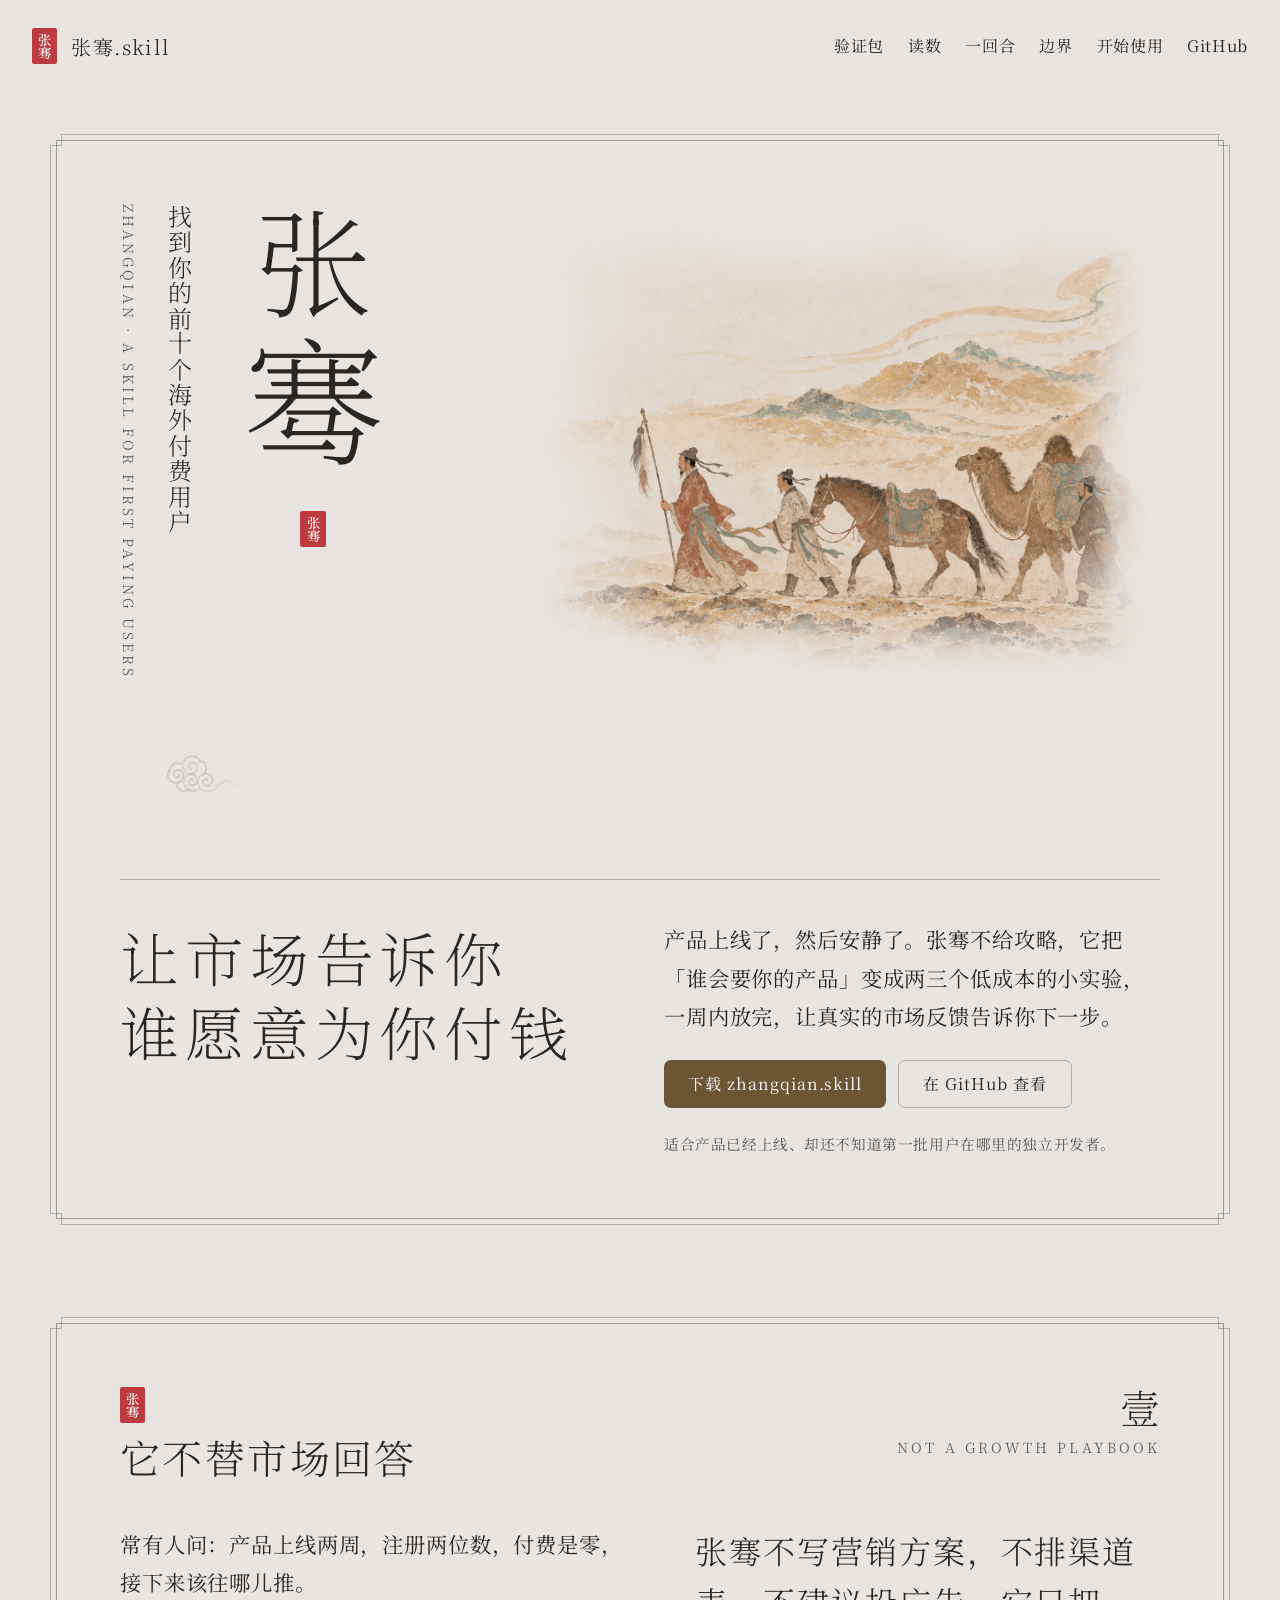
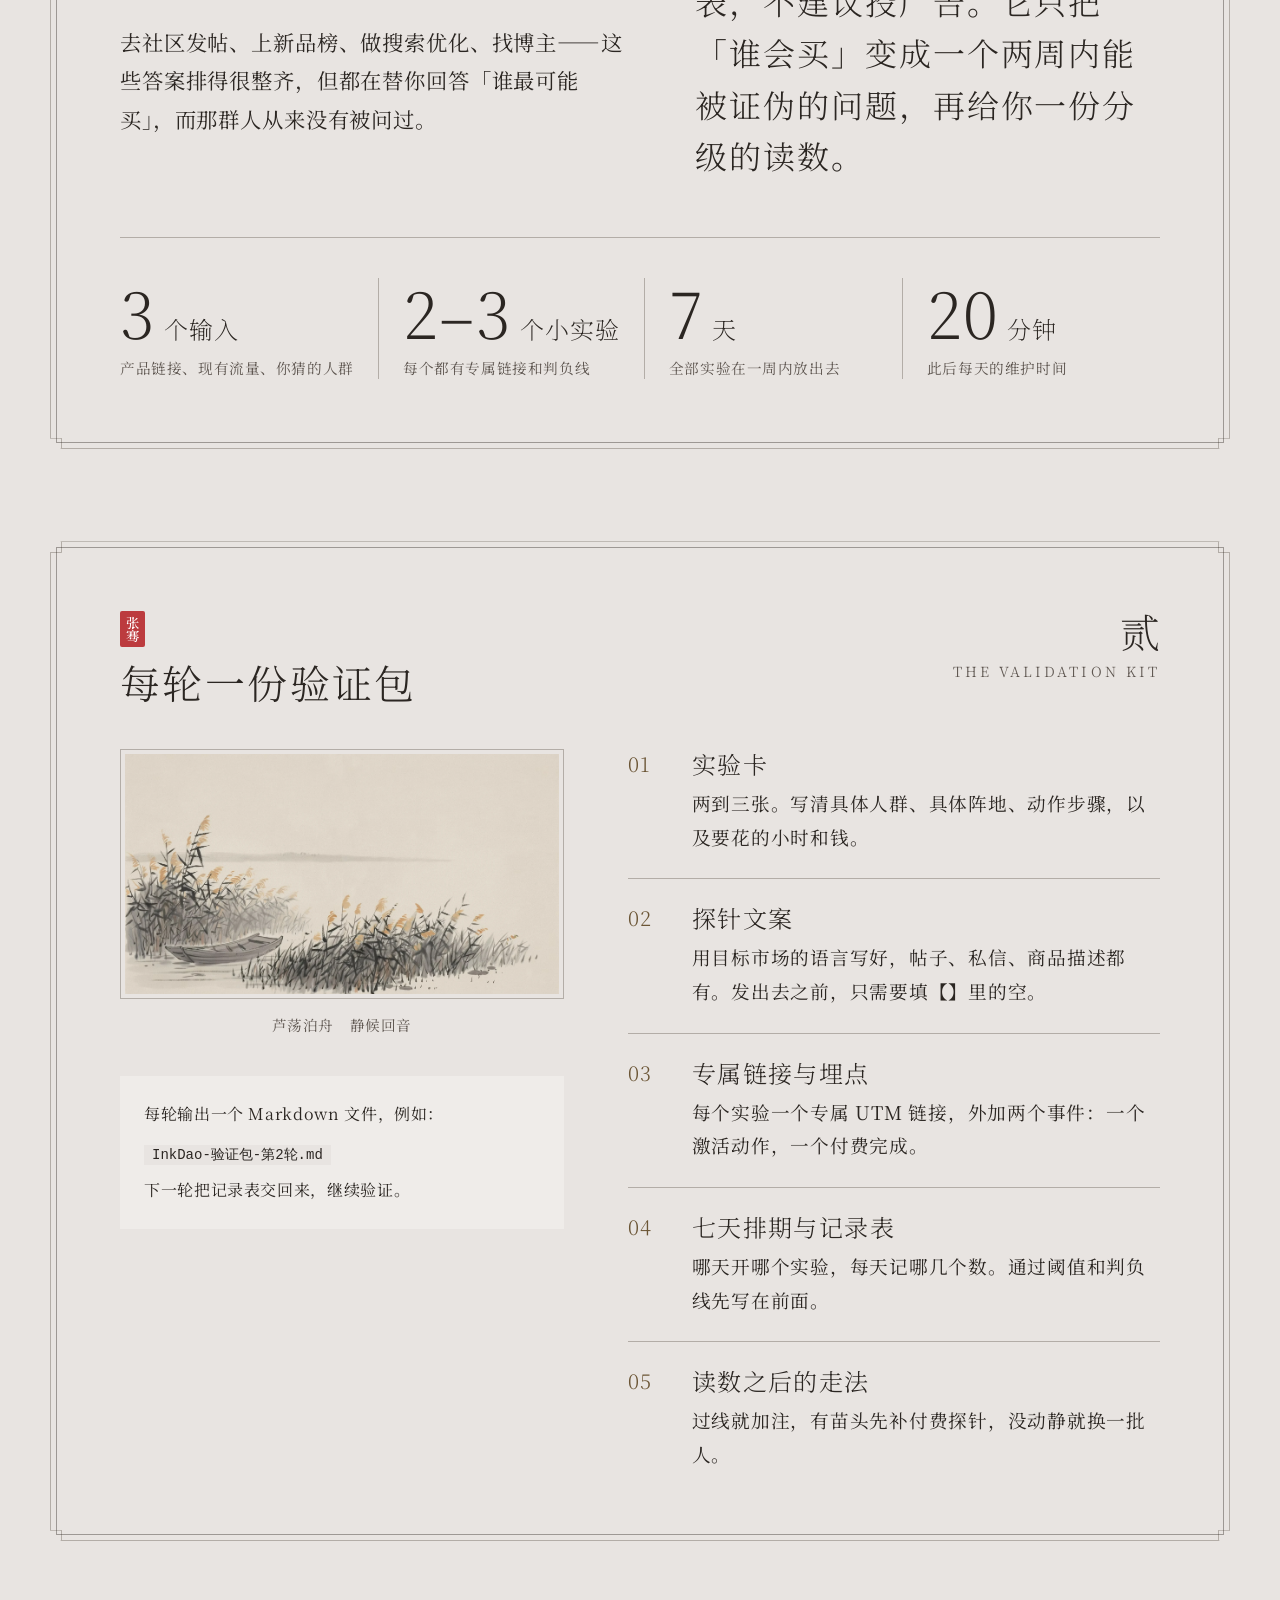
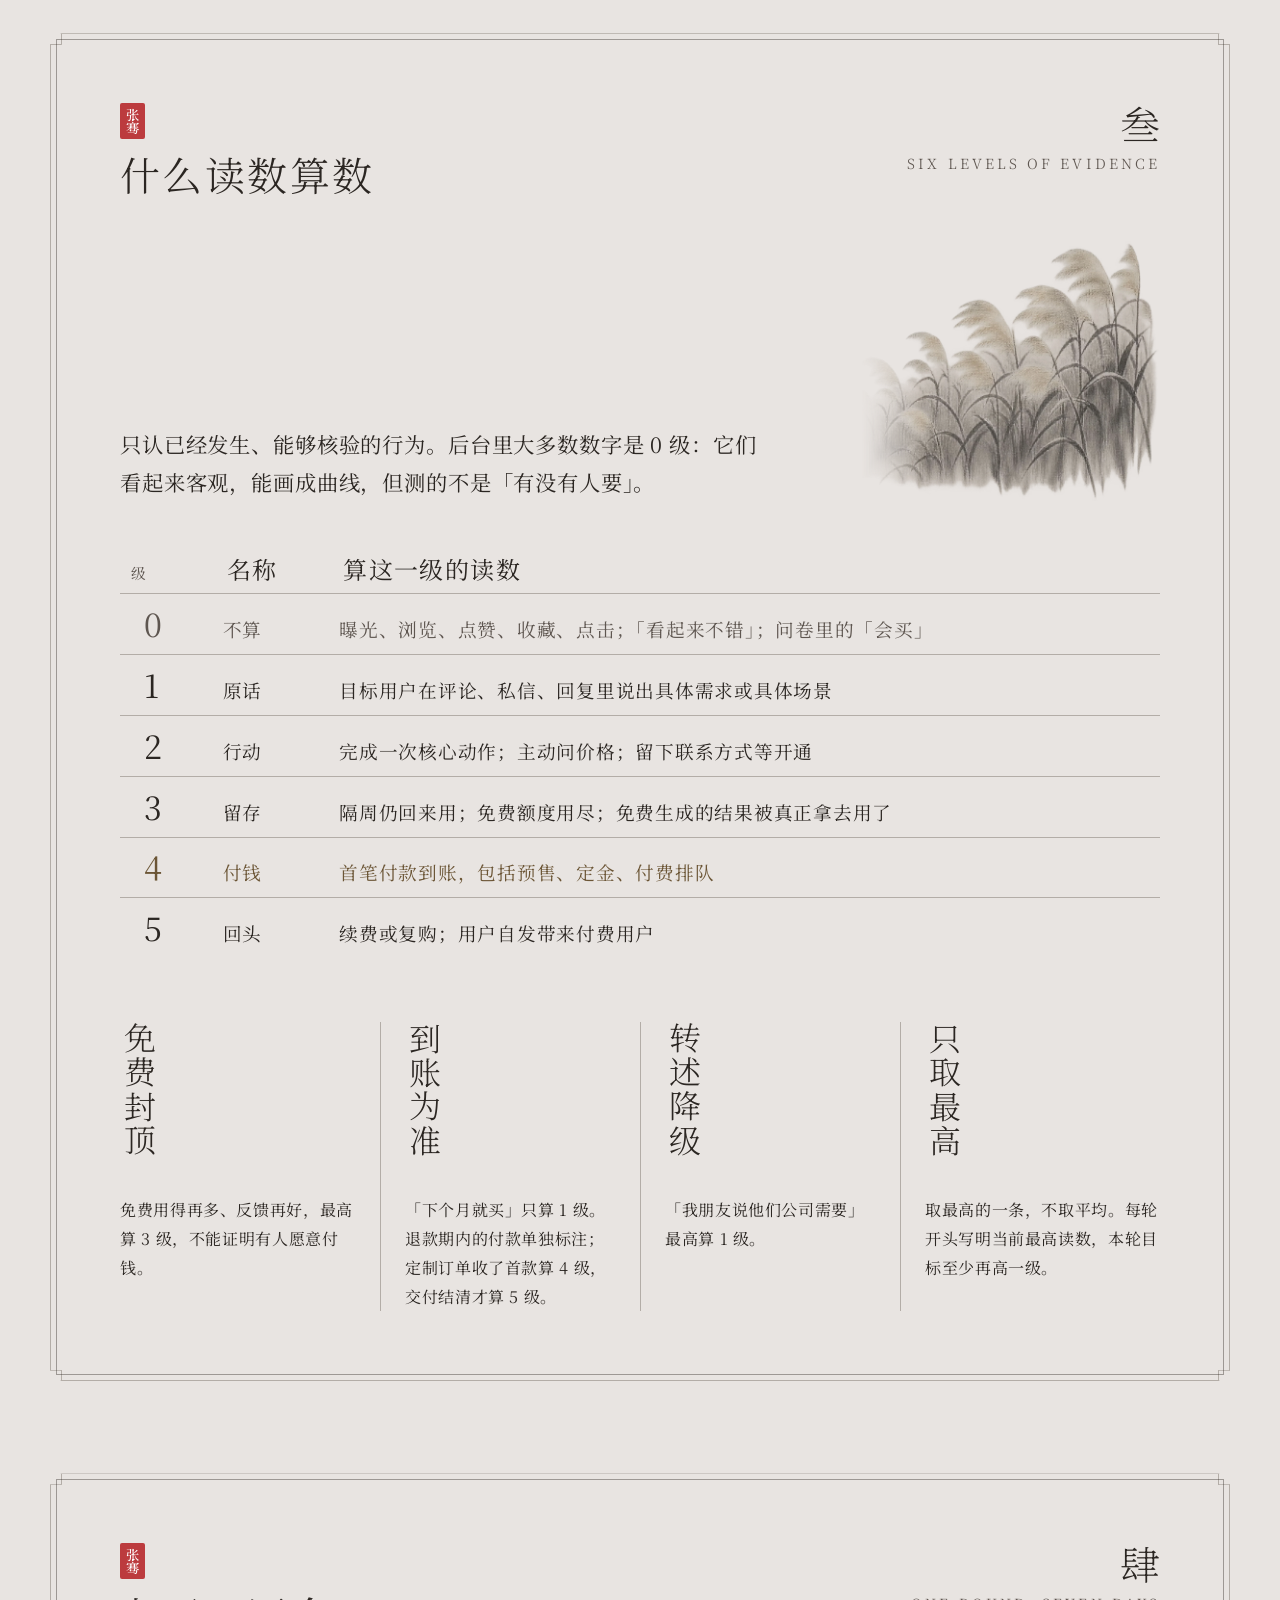
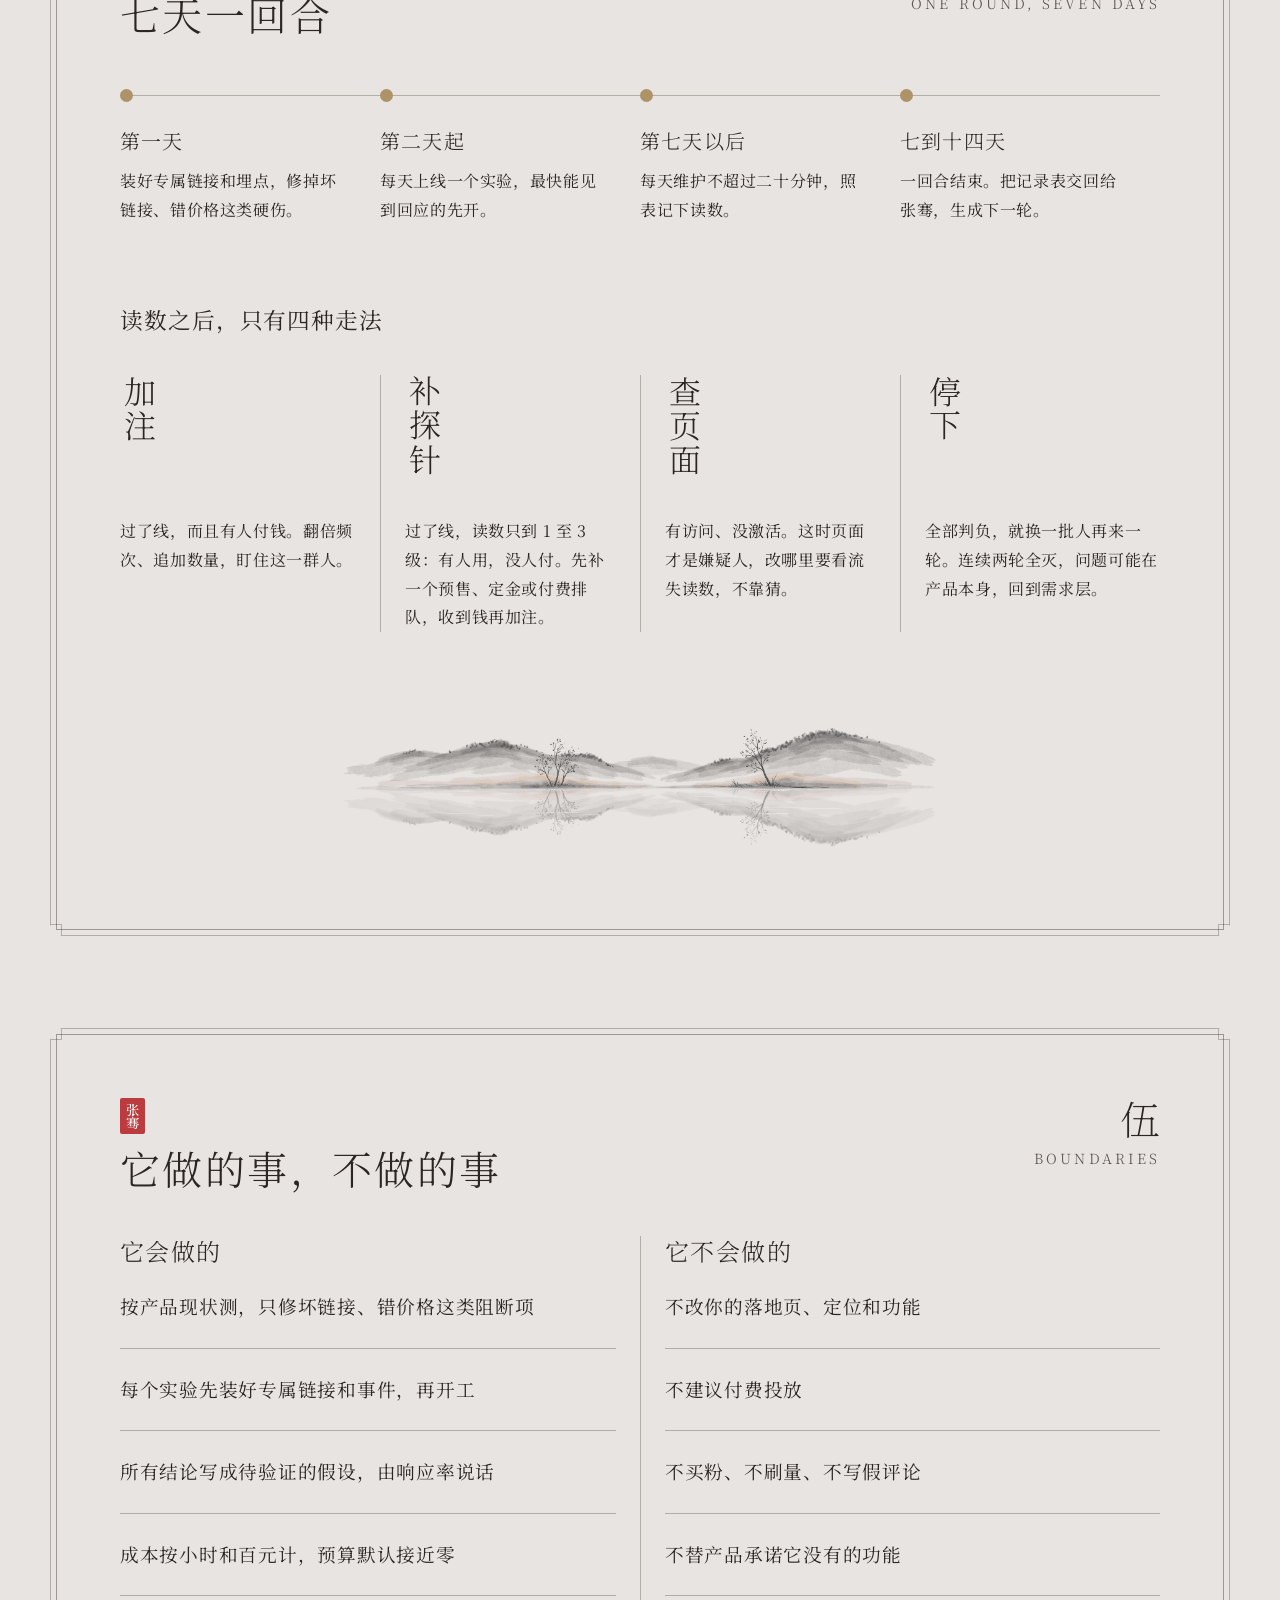
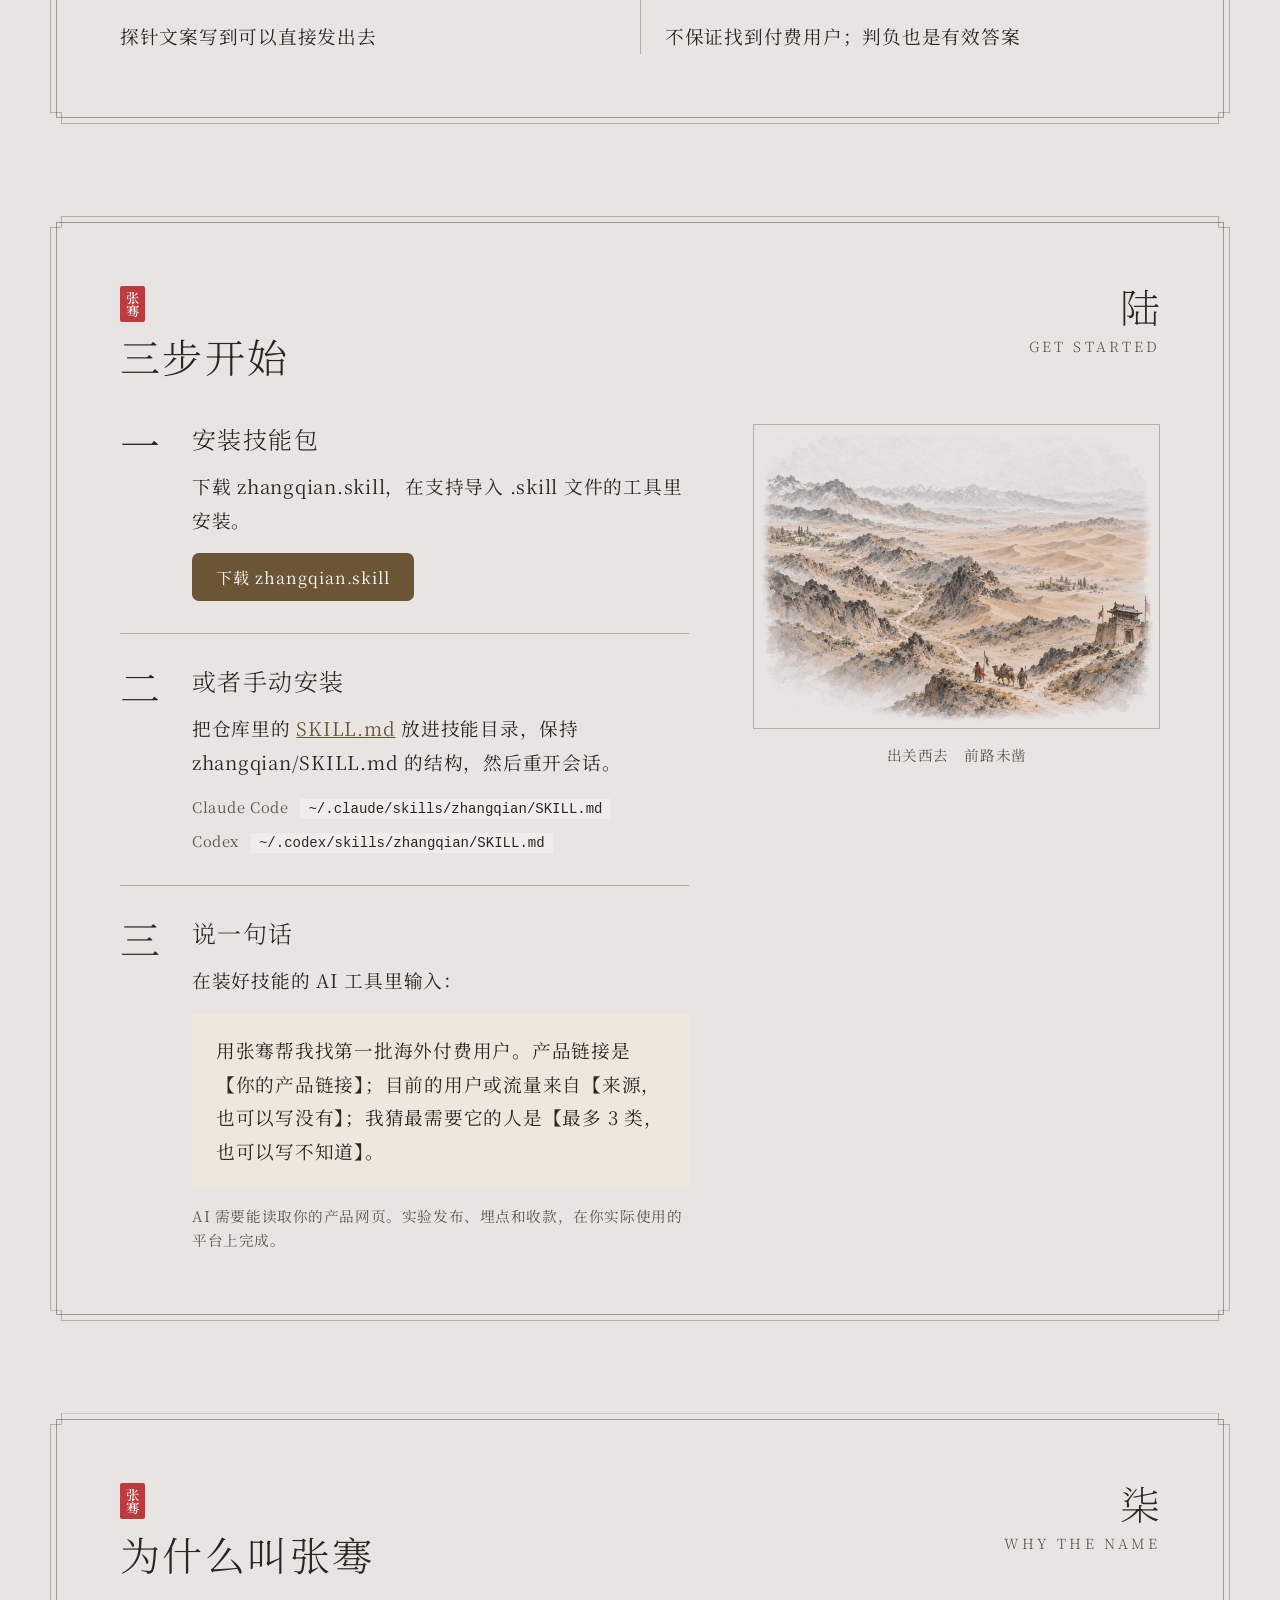
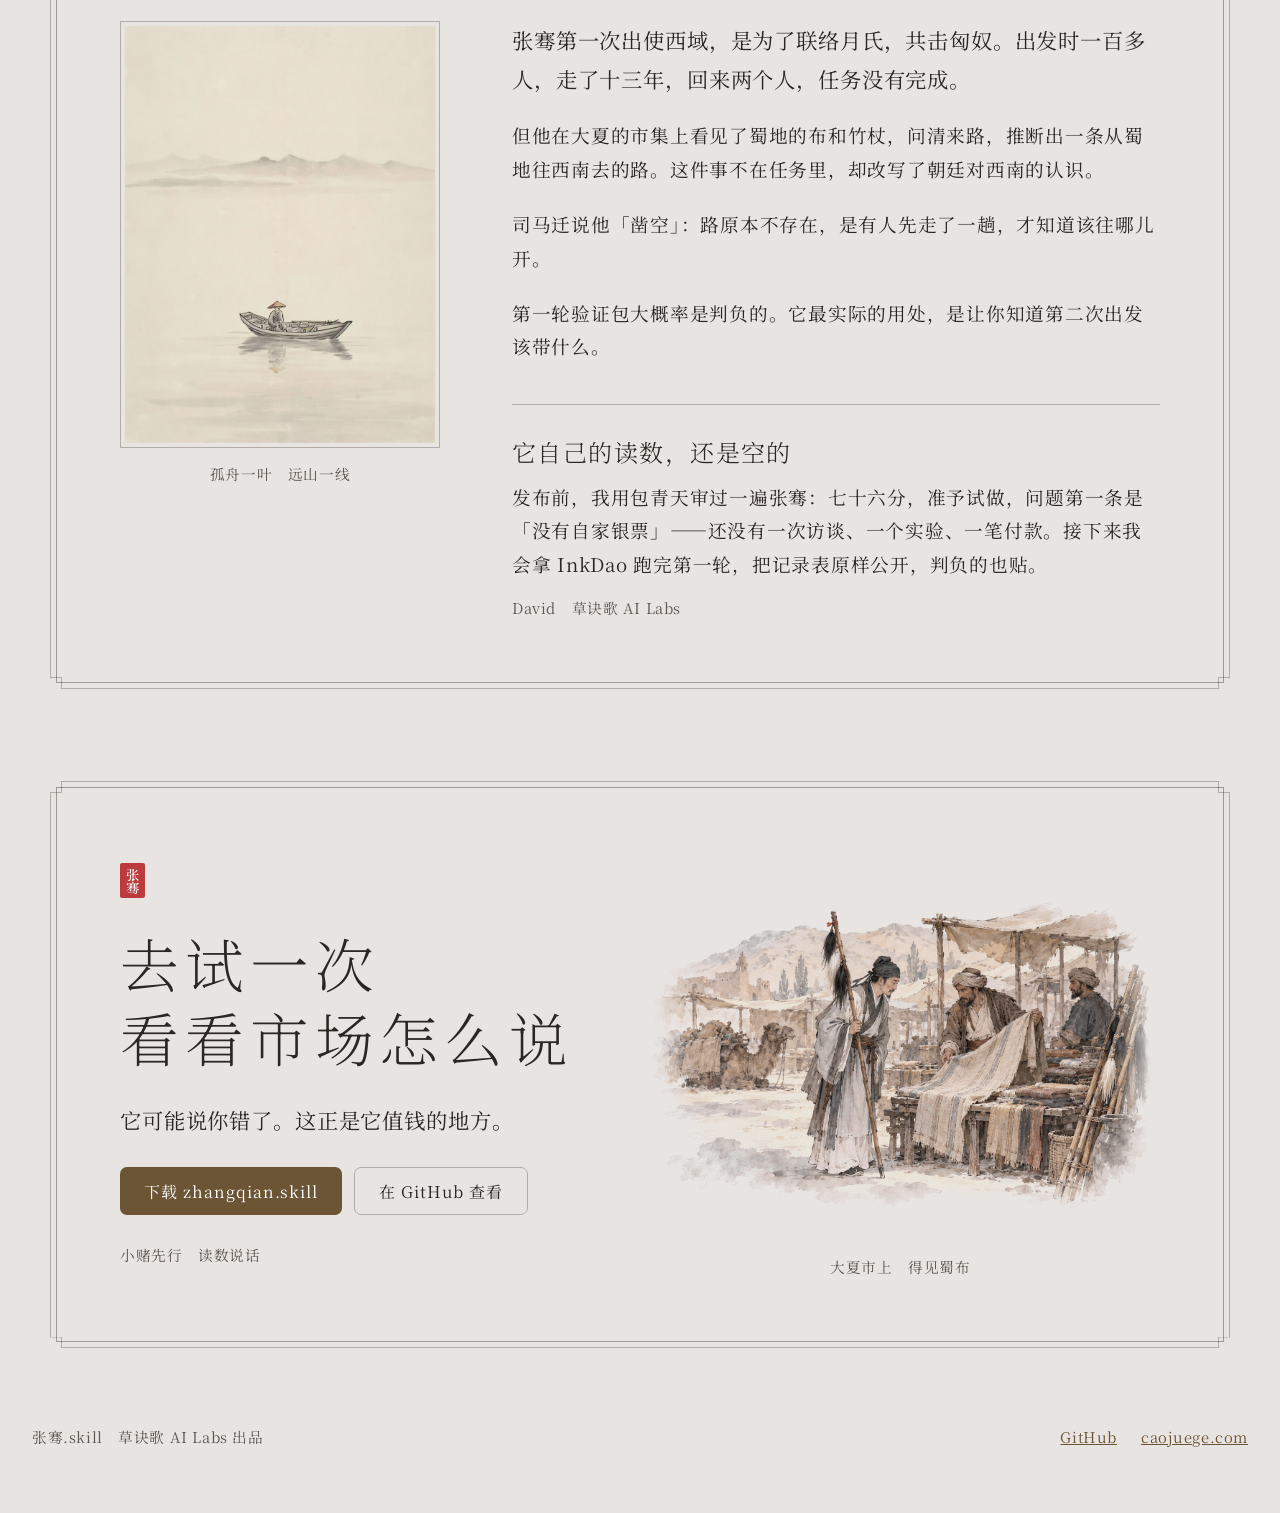
==== site/index.html @ 1e290b3b "feat: publish Zhangqian landing page with soft ink hero" ====
<!doctype html>
<html lang="zh-CN">
<head>
<meta charset="utf-8">
<meta name="viewport" content="width=device-width, initial-scale=1">
<title>张骞.skill：让市场告诉你，谁愿意为你付钱</title>
<meta name="description" content="为已上线却还不知道首批用户在哪里的产品，设计两三个低成本小实验。张骞.skill 提供实验卡、探针文案、读数阈值与下一轮决策。">
<link rel="canonical" href="https://zhangqian.caojuege.com/">
<meta property="og:type" content="website">
<meta property="og:locale" content="zh_CN">
<meta property="og:title" content="张骞.skill：让市场告诉你，谁愿意为你付钱">
<meta property="og:description" content="找到你的前十个海外付费用户。从两三个低成本小实验开始，让真实市场反馈告诉你下一步。">
<meta property="og:url" content="https://zhangqian.caojuege.com/">
<meta property="og:image" content="https://zhangqian.caojuege.com/assets/ba99db9dc1c406f6e8a2f0ccf1eee617.webp">
<meta name="theme-color" content="#e8e4e1">
<link rel="icon" href="data:image/svg+xml,%3Csvg xmlns='http://www.w3.org/2000/svg' viewBox='0 0 64 64'%3E%3Crect x='4' y='4' width='56' height='56' rx='3' fill='%23bc3b3e'/%3E%3Ctext x='32' y='44' text-anchor='middle' font-size='38' font-family='serif' fill='white'%3E张%3C/text%3E%3C/svg%3E">
<link rel="preconnect" href="https://fonts.googleapis.com">
<link rel="preconnect" href="https://fonts.gstatic.com" crossorigin>
<link href="https://fonts.googleapis.com/css2?family=Noto+Serif+SC:wght@200;300;400;500&amp;display=swap" rel="stylesheet">
<link rel="stylesheet" href="./components.css">
<link rel="stylesheet" href="./styles.css">
</head>
<body>
<div class="page">

<header class="topbar">
<a class="brand" href="#top"><span class="sm-seal seal-label">张骞</span><span class="heading-4">张骞.skill</span></a>
<nav aria-label="页面导航">
<ul class="nav body-sm">
<li><a href="#kit">验证包</a></li>
<li><a href="#readout">读数</a></li>
<li><a href="#round">一回合</a></li>
<li><a href="#bounds">边界</a></li>
<li><a href="#start">开始使用</a></li>
<li><a href="https://github.com/ShaohuaDavidLee/zhangqian">GitHub</a></li>
</ul>
</nav>
</header>

<section class="sheet sm-block sm-frame" id="top" aria-label="张骞.skill">
<div class="hero-top">
<div class="hero-left">
<div class="hero-cluster">
<p class="eyebrow sm-latin sm-tate">Zhangqian · A skill for first paying users</p>
<p class="heading-3 sm-tate">找到你的前十个海外付费用户</p>
<div class="hero-name">
<h1 class="display-xl sm-tate">张<span class="swell">骞</span></h1>
<span class="sm-seal seal-label">张骞</span>
</div>
</div>
<img loading="lazy" decoding="async" class="sm-cloud hero-cloud" src="./assets/06ea2ac6c5906808f05faae136de267c.webp" alt="" aria-hidden="true">
</div>
<img width="1448" height="1086" fetchpriority="high" decoding="async" class="sm-vignette hero-art" src="./assets/ba99db9dc1c406f6e8a2f0ccf1eee617.webp" alt="淡彩：张骞持节走在前面，随从牵着马和骆驼跟在后面">
</div>
<div class="hero-band">
<p class="display-md">让市场告诉你<br>谁愿意为你付钱</p>
<div class="hero-copy">
<p class="body-lg">产品上线了，然后安静了。张骞不给攻略，它把「谁会要你的产品」变成两三个低成本的小实验，一周内放完，让真实的市场反馈告诉你下一步。</p>
<div class="cta-row">
<a class="btn btn-primary" href="https://github.com/ShaohuaDavidLee/zhangqian/raw/refs/heads/main/zhangqian.skill">下载 zhangqian.skill</a>
<a class="btn btn-ghost" href="https://github.com/ShaohuaDavidLee/zhangqian">在 GitHub 查看</a>
</div>
<p class="caption sm-muted">适合产品已经上线、却还不知道第一批用户在哪里的独立开发者。</p>
</div>
</div>
</section>

<section class="sheet sm-block sm-frame" id="why-not" aria-labelledby="h-why-not">
<div class="sheet-head">
<div class="sm-title"><span class="sm-seal seal-label">张骞</span><h2 class="heading-1" id="h-why-not">它不替市场回答</h2></div>
<div class="sheet-num"><span class="num" aria-hidden="true">壹</span><p class="eyebrow sm-latin">Not a growth playbook</p></div>
</div>
<div class="two-col">
<div class="prose">
<p class="body-lg">常有人问：产品上线两周，注册两位数，付费是零，接下来该往哪儿推。</p>
<p class="body-lg">去社区发帖、上新品榜、做搜索优化、找博主——这些答案排得很整齐，但都在替你回答「谁最可能买」，而那群人从来没有被问过。</p>
</div>
<p class="heading-2 statement">张骞不写营销方案，不排渠道表，不建议投广告。它只把「谁会买」变成一个两周内能被证伪的问题，再给你一份分级的读数。</p>
</div>
<div class="stats sm-ledger">
<div class="stat"><p class="stat-figure"><span class="stat-num">3</span><span class="stat-unit">个输入</span></p><p class="caption sm-muted">产品链接、现有流量、你猜的人群</p></div>
<div class="stat"><p class="stat-figure"><span class="stat-num">2–3</span><span class="stat-unit">个小实验</span></p><p class="caption sm-muted">每个都有专属链接和判负线</p></div>
<div class="stat"><p class="stat-figure"><span class="stat-num">7</span><span class="stat-unit">天</span></p><p class="caption sm-muted">全部实验在一周内放出去</p></div>
<div class="stat"><p class="stat-figure"><span class="stat-num">20</span><span class="stat-unit">分钟</span></p><p class="caption sm-muted">此后每天的维护时间</p></div>
</div>
</section>

<section class="sheet sm-block sm-frame" id="kit" aria-labelledby="h-kit">
<div class="sheet-head">
<div class="sm-title"><span class="sm-seal seal-label">张骞</span><h2 class="heading-1" id="h-kit">每轮一份验证包</h2></div>
<div class="sheet-num"><span class="num" aria-hidden="true">贰</span><p class="eyebrow sm-latin">The validation kit</p></div>
</div>
<div class="kit">
<div class="kit-left">
<figure class="sm-plate"><img loading="lazy" decoding="async" class="sm-plate__img wide-img" src="./assets/4f45737e28c7078bb203414ac1e65a99.webp" alt="淡彩水墨：芦苇丛里泊着一条小船"><figcaption class="caption">芦荡泊舟　静候回音</figcaption></figure>
<div class="file-note">
<p class="body-sm">每轮输出一个 Markdown 文件，例如：</p>
<p><code>InkDao-验证包-第2轮.md</code></p>
<p class="body-sm">下一轮把记录表交回来，继续验证。</p>
</div>
</div>
<ol class="sm-list plain">
<li><div class="kit-item"><span class="kit-no sm-marker">01</span><div class="kit-text"><h3 class="heading-3">实验卡</h3><p class="body">两到三张。写清具体人群、具体阵地、动作步骤，以及要花的小时和钱。</p></div></div></li>
<li><div class="kit-item"><span class="kit-no sm-marker">02</span><div class="kit-text"><h3 class="heading-3">探针文案</h3><p class="body">用目标市场的语言写好，帖子、私信、商品描述都有。发出去之前，只需要填【】里的空。</p></div></div></li>
<li><div class="kit-item"><span class="kit-no sm-marker">03</span><div class="kit-text"><h3 class="heading-3">专属链接与埋点</h3><p class="body">每个实验一个专属 UTM 链接，外加两个事件：一个激活动作，一个付费完成。</p></div></div></li>
<li><div class="kit-item"><span class="kit-no sm-marker">04</span><div class="kit-text"><h3 class="heading-3">七天排期与记录表</h3><p class="body">哪天开哪个实验，每天记哪几个数。通过阈值和判负线先写在前面。</p></div></div></li>
<li><div class="kit-item"><span class="kit-no sm-marker">05</span><div class="kit-text"><h3 class="heading-3">读数之后的走法</h3><p class="body">过线就加注，有苗头先补付费探针，没动静就换一批人。</p></div></div></li>
</ol>
</div>
</section>

<section class="sheet sm-block sm-frame" id="readout" aria-labelledby="h-readout">
<div class="sheet-head">
<div class="sm-title"><span class="sm-seal seal-label">张骞</span><h2 class="heading-1" id="h-readout">什么读数算数</h2></div>
<div class="sheet-num"><span class="num" aria-hidden="true">叁</span><p class="eyebrow sm-latin">Six levels of evidence</p></div>
</div>
<div class="readout-head">
<p class="body-lg" style="max-width: 640px">只认已经发生、能够核验的行为。后台里大多数数字是 0 级：它们看起来客观，能画成曲线，但测的不是「有没有人要」。</p>
<img loading="lazy" decoding="async" class="sm-vignette reeds" src="./assets/e0c682fcbfc41a6f3661016180c3e4d8.webp" alt="" aria-hidden="true">
</div>
<div class="table-box">
<table class="sm-table">

<thead>
<tr><th class="caption" scope="col">级</th><th class="heading-3" scope="col">名称</th><th class="heading-3" scope="col">算这一级的读数</th></tr>
</thead>
<tbody>
<tr><td class="lv sm-muted">0</td><td class="body sm-muted">不算</td><td class="body sm-muted">曝光、浏览、点赞、收藏、点击；「看起来不错」；问卷里的「会买」</td></tr>
<tr><td class="lv">1</td><td class="body">原话</td><td class="body">目标用户在评论、私信、回复里说出具体需求或具体场景</td></tr>
<tr><td class="lv">2</td><td class="body">行动</td><td class="body">完成一次核心动作；主动问价格；留下联系方式等开通</td></tr>
<tr><td class="lv">3</td><td class="body">留存</td><td class="body">隔周仍回来用；免费额度用尽；免费生成的结果被真正拿去用了</td></tr>
<tr><td class="lv sm-accent">4</td><td class="body sm-accent">付钱</td><td class="body sm-accent">首笔付款到账，包括预售、定金、付费排队</td></tr>
<tr><td class="lv">5</td><td class="body">回头</td><td class="body">续费或复购；用户自发带来付费用户</td></tr>
</tbody>
</table>
</div>
<div class="rules sm-ledger">
<div class="ledger-col"><h3 class="heading-2 sm-tate sm-tate-start ledger-v">免费封顶</h3><p class="body-sm">免费用得再多、反馈再好，最高算 3 级，不能证明有人愿意付钱。</p></div>
<div class="ledger-col"><h3 class="heading-2 sm-tate sm-tate-start ledger-v">到账为准</h3><p class="body-sm">「下个月就买」只算 1 级。退款期内的付款单独标注；定制订单收了首款算 4 级，交付结清才算 5 级。</p></div>
<div class="ledger-col"><h3 class="heading-2 sm-tate sm-tate-start ledger-v">转述降级</h3><p class="body-sm">「我朋友说他们公司需要」最高算 1 级。</p></div>
<div class="ledger-col"><h3 class="heading-2 sm-tate sm-tate-start ledger-v">只取最高</h3><p class="body-sm">取最高的一条，不取平均。每轮开头写明当前最高读数，本轮目标至少再高一级。</p></div>
</div>
</section>

<section class="sheet sm-block sm-frame" id="round" aria-labelledby="h-round">
<div class="sheet-head">
<div class="sm-title"><span class="sm-seal seal-label">张骞</span><h2 class="heading-1" id="h-round">七天一回合</h2></div>
<div class="sheet-num"><span class="num" aria-hidden="true">肆</span><p class="eyebrow sm-latin">One round, seven days</p></div>
</div>
<ol class="track plain">
<li class="track-step"><h3 class="heading-4">第一天</h3><p class="body-sm">装好专属链接和埋点，修掉坏链接、错价格这类硬伤。</p></li>
<li class="track-step"><h3 class="heading-4">第二天起</h3><p class="body-sm">每天上线一个实验，最快能见到回应的先开。</p></li>
<li class="track-step"><h3 class="heading-4">第七天以后</h3><p class="body-sm">每天维护不超过二十分钟，照表记下读数。</p></li>
<li class="track-step"><h3 class="heading-4">七到十四天</h3><p class="body-sm">一回合结束。把记录表交回给张骞，生成下一轮。</p></li>
</ol>
<div class="moves">
<p class="subheading">读数之后，只有四种走法</p>
<div class="sm-ledger">
<div class="ledger-col"><h3 class="heading-2 sm-tate sm-tate-start ledger-v short">加注</h3><p class="body-sm">过了线，而且有人付钱。翻倍频次、追加数量，盯住这一群人。</p></div>
<div class="ledger-col"><h3 class="heading-2 sm-tate sm-tate-start ledger-v short">补探针</h3><p class="body-sm">过了线，读数只到 1 至 3 级：有人用，没人付。先补一个预售、定金或付费排队，收到钱再加注。</p></div>
<div class="ledger-col"><h3 class="heading-2 sm-tate sm-tate-start ledger-v short">查页面</h3><p class="body-sm">有访问、没激活。这时页面才是嫌疑人，改哪里要看流失读数，不靠猜。</p></div>
<div class="ledger-col"><h3 class="heading-2 sm-tate sm-tate-start ledger-v short">停下</h3><p class="body-sm">全部判负，就换一批人再来一轮。连续两轮全灭，问题可能在产品本身，回到需求层。</p></div>
</div>
</div>
<img loading="lazy" decoding="async" class="foot-ornament" src="./assets/dd467c7e34ab00e78d5a97981a6083be.webp" alt="" aria-hidden="true">
</section>

<section class="sheet sm-block sm-frame" id="bounds" aria-labelledby="h-bounds">
<div class="sheet-head">
<div class="sm-title"><span class="sm-seal seal-label">张骞</span><h2 class="heading-1" id="h-bounds">它做的事，不做的事</h2></div>
<div class="sheet-num"><span class="num" aria-hidden="true">伍</span><p class="eyebrow sm-latin">Boundaries</p></div>
</div>
<div class="bounds sm-ledger">
<div class="bounds-col">
<h3 class="heading-3">它会做的</h3>
<ul class="sm-list plain">
<li><p class="body">按产品现状测，只修坏链接、错价格这类阻断项</p></li>
<li><p class="body">每个实验先装好专属链接和事件，再开工</p></li>
<li><p class="body">所有结论写成待验证的假设，由响应率说话</p></li>
<li><p class="body">成本按小时和百元计，预算默认接近零</p></li>
<li><p class="body">探针文案写到可以直接发出去</p></li>
</ul>
</div>
<div class="bounds-col">
<h3 class="heading-3">它不会做的</h3>
<ul class="sm-list plain">
<li><p class="body">不改你的落地页、定位和功能</p></li>
<li><p class="body">不建议付费投放</p></li>
<li><p class="body">不买粉、不刷量、不写假评论</p></li>
<li><p class="body">不替产品承诺它没有的功能</p></li>
<li><p class="body">不保证找到付费用户；判负也是有效答案</p></li>
</ul>
</div>
</div>
</section>

<section class="sheet sm-block sm-frame" id="start" aria-labelledby="h-start">
<div class="sheet-head">
<div class="sm-title"><span class="sm-seal seal-label">张骞</span><h2 class="heading-1" id="h-start">三步开始</h2></div>
<div class="sheet-num"><span class="num" aria-hidden="true">陆</span><p class="eyebrow sm-latin">Get started</p></div>
</div>
<div class="start">
<ol class="steps">
<li class="step"><span class="num" aria-hidden="true">一</span><div class="step-body"><h3 class="heading-3">安装技能包</h3><p class="body">下载 zhangqian.skill，在支持导入 .skill 文件的工具里安装。</p><a class="btn btn-primary" href="https://github.com/ShaohuaDavidLee/zhangqian/raw/refs/heads/main/zhangqian.skill">下载 zhangqian.skill</a></div></li>
<li class="step"><span class="num" aria-hidden="true">二</span><div class="step-body"><h3 class="heading-3">或者手动安装</h3><p class="body">把仓库里的 <a href="https://github.com/ShaohuaDavidLee/zhangqian/blob/main/SKILL.md">SKILL.md</a> 放进技能目录，保持 zhangqian/SKILL.md 的结构，然后重开会话。</p><ul class="paths"><li><span class="caption sm-muted">Claude Code</span><code>~/.claude/skills/zhangqian/SKILL.md</code></li><li><span class="caption sm-muted">Codex</span><code>~/.codex/skills/zhangqian/SKILL.md</code></li></ul></div></li>
<li class="step"><span class="num" aria-hidden="true">三</span><div class="step-body"><h3 class="heading-3">说一句话</h3><p class="body">在装好技能的 AI 工具里输入：</p><blockquote class="callout"><p class="body">用张骞帮我找第一批海外付费用户。产品链接是【你的产品链接】；目前的用户或流量来自【来源，也可以写没有】；我猜最需要它的人是【最多 3 类，也可以写不知道】。</p></blockquote><p class="caption sm-muted">AI 需要能读取你的产品网页。实验发布、埋点和收款，在你实际使用的平台上完成。</p></div></li>
</ol>
<figure class="sm-plate"><img loading="lazy" decoding="async" class="sm-plate__img" style="aspect-ratio: 4/3" src="./assets/b293c1c0cf772971561317346631b736.webp" alt="淡彩水墨：关隘之外，一条小路伸进戈壁和沙丘，张骞一行正走出关去"><figcaption class="caption">出关西去　前路未凿</figcaption></figure>
</div>
</section>

<section class="sheet sm-block sm-frame" id="name" aria-labelledby="h-name">
<div class="sheet-head">
<div class="sm-title"><span class="sm-seal seal-label">张骞</span><h2 class="heading-1" id="h-name">为什么叫张骞</h2></div>
<div class="sheet-num"><span class="num" aria-hidden="true">柒</span><p class="eyebrow sm-latin">Why the name</p></div>
</div>
<div class="why">
<div class="strip-wrap"><figure class="sm-plate"><img loading="lazy" decoding="async" class="sm-plate__img strip" src="./assets/e667cb4fcd9f15a4a66cdb9f9165105c.webp" alt="淡彩水墨：静水上一叶渔舟，远山一线"><figcaption class="caption">孤舟一叶　远山一线</figcaption></figure></div>
<div>
<div class="prose">
<p class="body-lg">张骞第一次出使西域，是为了联络月氏，共击匈奴。出发时一百多人，走了十三年，回来两个人，任务没有完成。</p>
<p class="body">但他在大夏的市集上看见了蜀地的布和竹杖，问清来路，推断出一条从蜀地往西南去的路。这件事不在任务里，却改写了朝廷对西南的认识。</p>
<p class="body">司马迁说他「凿空」：路原本不存在，是有人先走了一趟，才知道该往哪儿开。</p>
<p class="body">第一轮验证包大概率是判负的。它最实际的用处，是让你知道第二次出发该带什么。</p>
</div>
<div class="self-note">
<h3 class="heading-3">它自己的读数，还是空的</h3>
<p class="body">发布前，我用包青天审过一遍张骞：七十六分，准予试做，问题第一条是「没有自家银票」——还没有一次访谈、一个实验、一笔付款。接下来我会拿 InkDao 跑完第一轮，把记录表原样公开，判负的也贴。</p>
<p class="caption sm-muted">David　草诀歌 AI Labs</p>
</div>
</div>
</div>
</section>

<section class="sheet sm-block sm-frame" id="end" aria-labelledby="h-end">
<div class="closing">
<div class="closing-copy">
<span class="sm-seal seal-label">张骞</span>
<h2 class="display-md" id="h-end">去试一次<br>看看市场怎么说</h2>
<p class="body-lg">它可能说你错了。这正是它值钱的地方。</p>
<div class="cta-row">
<a class="btn btn-primary" href="https://github.com/ShaohuaDavidLee/zhangqian/raw/refs/heads/main/zhangqian.skill">下载 zhangqian.skill</a>
<a class="btn btn-ghost" href="https://github.com/ShaohuaDavidLee/zhangqian">在 GitHub 查看</a>
</div>
<p class="caption sm-muted">小赌先行　读数说话</p>
</div>
<figure style="display: flex; flex-direction: column; gap: 14px"><img loading="lazy" decoding="async" class="sm-vignette closing-art" src="./assets/e9e8de72454b2561313a9a56df45963a.webp" alt="淡彩水墨：大夏的市集上，张骞俯身看商人摊开的布匹，摊边立着一排竹杖"><figcaption class="caption sm-muted" style="text-align: center">大夏市上　得见蜀布</figcaption></figure>
</div>
</section>

<footer class="foot">
<p class="caption sm-muted">张骞.skill　草诀歌 AI Labs 出品</p>
<ul class="foot-links caption">
<li><a href="https://github.com/ShaohuaDavidLee/zhangqian">GitHub</a></li>
<li><a href="https://caojuege.com">caojuege.com</a></li>
</ul>
</footer>

</div>
</body>
</html>
---- site/components.css ----
/* 彩色水墨亭 — 立轴式版面的处理样式。
 * 每一笔颜色、每一个尺寸都读 token；字号、字重、行高来自 tokens 里的文字样式类
 * （.heading-1、.body、.caption…），这里只写「处理」。 */

body {
  margin: 0;
  background: var(--card);
  color: var(--body);
  font-family: var(--font-serif);
  -webkit-font-smoothing: antialiased;
}

/* ── 页：一张 1280×720 的纸。缩放时缩整张画布，不改里面的数。 ── */
.sm-slide {
  position: relative;
  box-sizing: border-box;
  width: 1280px;
  height: 720px;
  padding: var(--card-padding);
  background: var(--card);
  color: var(--body);
  font-family: var(--font-serif);
  overflow: hidden;
}
.sm-slide h1, .sm-slide h2, .sm-slide h3, .sm-slide h4, .sm-slide p,
.sm-block h1, .sm-block h2, .sm-block h3, .sm-block h4, .sm-block p { margin: 0; }
.sm-slide p, .sm-block p { line-break: strict; }

/* 不带界框的局部：只取纸色与内边距。 */
.sm-block {
  box-sizing: border-box;
  padding: var(--card-padding);
  background: var(--card);
  color: var(--body);
  font-family: var(--font-serif);
}

/* ── 一 · 双线界框：外线是 neutral-border 的发丝线，四角切成小台阶；内线是压淡的 ink。 ── */
.sm-frame::before,
.sm-frame::after {
  content: "";
  position: absolute;
  z-index: 1;
  pointer-events: none;
}
/* 外线：在内线之外 frame-gap 处，四角各切掉一个 frame-notch 见方的角，再用八段小台阶补上缺口。 */
.sm-frame::before {
  --l: linear-gradient(var(--neutral-border), var(--neutral-border));
  --step: calc(var(--frame-notch) + var(--hairline));
  inset: calc(var(--frame-inset) - var(--frame-gap));
  border: var(--hairline) solid var(--neutral-border);
  clip-path: polygon(
    var(--frame-notch) 0, calc(100% - var(--frame-notch)) 0, calc(100% - var(--frame-notch)) var(--frame-notch),
    100% var(--frame-notch), 100% calc(100% - var(--frame-notch)), calc(100% - var(--frame-notch)) calc(100% - var(--frame-notch)),
    calc(100% - var(--frame-notch)) 100%, var(--frame-notch) 100%, var(--frame-notch) calc(100% - var(--frame-notch)),
    0 calc(100% - var(--frame-notch)), 0 var(--frame-notch), var(--frame-notch) var(--frame-notch)
  );
  background:
    var(--l) left 0 top var(--frame-notch) / var(--step) var(--hairline) no-repeat border-box,
    var(--l) left var(--frame-notch) top 0 / var(--hairline) var(--step) no-repeat border-box,
    var(--l) right 0 top var(--frame-notch) / var(--step) var(--hairline) no-repeat border-box,
    var(--l) right var(--frame-notch) top 0 / var(--hairline) var(--step) no-repeat border-box,
    var(--l) left 0 bottom var(--frame-notch) / var(--step) var(--hairline) no-repeat border-box,
    var(--l) left var(--frame-notch) bottom 0 / var(--hairline) var(--step) no-repeat border-box,
    var(--l) right 0 bottom var(--frame-notch) / var(--step) var(--hairline) no-repeat border-box,
    var(--l) right var(--frame-notch) bottom 0 / var(--hairline) var(--step) no-repeat border-box;
}
/* 内线：离页边 frame-inset 的一圈完整的线。 */
.sm-frame::after {
  inset: var(--frame-inset);
  border: var(--hairline) solid var(--ink);
  opacity: var(--frame-inner-opacity);
}

/* ── 二 · 朱印：一枚小方印，seal 色只在这里出现。 ── */
.sm-seal {
  display: inline-block;
  writing-mode: vertical-rl;
  padding-inline: var(--seal-pad-inline);
  padding-block: var(--seal-pad-block);
  border-radius: var(--radius-seal);
  background: var(--seal);
  color: var(--on-seal);
  white-space: nowrap;
}
/* 朱印＋横排标题：印在上，题在下，贴在一起读作一个单元。 */
.sm-title { display: flex; flex-direction: column; align-items: flex-start; gap: var(--hug-gap); }

/* 时间轴的轨：一条发丝线穿过每一步的印。 */
.sm-seal-track {
  display: flex;
  justify-content: center;
  background: linear-gradient(var(--neutral-border), var(--neutral-border)) center / 100% var(--hairline) no-repeat;
}
.sm-timeline { display: grid; grid-auto-flow: column; grid-auto-columns: 1fr; }
.sm-timeline__step { display: flex; flex-direction: column; align-items: stretch; gap: var(--cell-block-gap); text-align: center; }

/* ── 三 · 竖排题：宋体竖排，汉字直立。 ── */
.sm-tate {
  writing-mode: vertical-rl;
  text-orientation: mixed;
  letter-spacing: 0.1em;
  line-height: 1.08;
}
/* 竖排大题要留出放大那个字的行宽。 */
.sm-tate.display-xl, .sm-tate.display-lg, .sm-tate.display-md { line-height: 1.3; }
/* 单列竖排，从格子的左缘挂下来（列首压在左对齐的释文上方）。 */
.sm-tate-start { writing-mode: vertical-lr; }

/* 疏排的英文眉题：全大写，字重 300。 */
.sm-latin {
  text-transform: uppercase;
  letter-spacing: 0.22em;
  font-weight: 300;
  color: var(--body-muted);
}

/* ── 四 · 挂轴签：窄框、内线，顶上一根绳一个环。 ── */
.sm-tab {
  position: relative;
  box-sizing: border-box;
  display: flex;
  flex-direction: column;
  align-items: center;
  gap: var(--cell-block-gap);
  min-width: var(--tab-min-width);
  padding: var(--tab-pad-block) var(--tab-pad-inline);
  border: var(--hairline) solid var(--neutral-border);
  border-radius: var(--radius-none);
  box-shadow: var(--tab-keyline);
}
.sm-tab::before {
  content: "";
  position: absolute;
  left: calc(50% - var(--hairline) / 2);
  top: calc(-1 * var(--tab-cord));
  width: var(--hairline);
  height: var(--tab-cord);
  background: var(--neutral-border);
}
.sm-tab::after {
  content: "";
  position: absolute;
  left: calc(50% - var(--tab-ring) / 2);
  top: calc(-1 * (var(--tab-cord) + var(--tab-ring)));
  width: var(--tab-ring);
  height: var(--tab-ring);
  border: var(--hairline) solid var(--neutral-border);
  border-radius: var(--radius-round);
  box-sizing: border-box;
}
.sm-tab .sm-tate { width: fit-content; margin-inline: auto; }
.sm-tab__rule {
  flex: none;
  width: 33%;
  height: var(--divider-thickness);
  margin: 0;
  border: 0;
  border-radius: calc(var(--divider-thickness) / 2);
  background: var(--neutral-border);
}

/* ── 五 · 铜月：一个 bronze 色的圆。 ── */
.sm-moon {
  display: block;
  aspect-ratio: 1;
  border-radius: var(--radius-round);
  background: var(--bronze);
}

/* ── 六 · 条幅：画心裱成立轴——一圈窄衬纸，一条发丝边线。 ── */
.sm-plate { margin: 0; display: flex; flex-direction: column; gap: var(--cell-block-gap); }
.sm-plate__img {
  display: block;
  box-sizing: border-box;
  width: 100%;
  border: var(--hairline) solid var(--neutral-border);
  padding: var(--plate-mat);
  background-color: var(--card);
  object-fit: cover;
}
/* 还没有画的画心：衬纸之内铺 mist。 */
.sm-plate__img--empty {
  background: linear-gradient(var(--mist), var(--mist)) content-box, var(--card);
}
.sm-plate figcaption { text-align: center; color: var(--body-muted); }

/* ── 七 · 大写数目与数据大字的字形处理都在文字样式里（.numeral、.metric）。 ── */
.sm-metric { display: flex; flex-direction: column; align-items: center; gap: var(--hug-gap); text-align: center; }
.sm-metric .caption { color: var(--body-muted); }

/* ── 台账：表格、数据接缝、并列栏之间的发丝线。 ── */
.sm-ledger { display: grid; grid-auto-flow: column; grid-auto-columns: 1fr; }
.sm-ledger > * { padding-inline: calc(var(--grid-gap-lg) / 2); }
.sm-ledger > * + * { border-left: var(--hairline) solid var(--neutral-border); }
.sm-ledger > :first-child { padding-inline-start: 0; }
.sm-ledger > :last-child { padding-inline-end: 0; }

.sm-table { width: 100%; border-collapse: collapse; }
.sm-table th, .sm-table td {
  padding: var(--table-pad-block) var(--table-pad-inline);
  border-bottom: var(--hairline) solid var(--neutral-border);
  text-align: left;
  vertical-align: baseline;
  font-weight: inherit;
}
.sm-table tr:last-child td { border-bottom: 0; }
.sm-table th.caption { color: var(--body-muted); }
/* 要突出的那一列（通常是最新的一期）换成 accent。 */
.sm-table .sm-accent, .sm-accent { color: var(--accent); }

/* 条目清单：一行一个条目，条目之间一条横向发丝线。 */
.sm-list { display: flex; flex-direction: column; }
.sm-list > * { display: flex; flex-direction: column; gap: var(--cell-block-gap); padding-block: var(--cell-padding); }
.sm-list > * + * { border-top: var(--hairline) solid var(--neutral-border); }
.sm-list > :first-child { padding-block-start: 0; }
.sm-list > :last-child { padding-block-end: 0; }

/* ── 八 · 云纹：一朵淡淡的线描祥云，不压字。大画四边晕开，不加框。 ── */
.sm-cloud { display: block; object-fit: contain; opacity: var(--cloud-opacity); }
.sm-vignette { display: block; object-fit: cover; }

/* ── 位置图：线描的平面示意，水面铺 mist，位置用 bronze 的小环标出。 ── */
.sm-map { display: block; width: 100%; height: auto; overflow: visible; font-family: var(--font-serif); }
.sm-map__water { fill: var(--mist); fill-opacity: 0.7; stroke: var(--neutral-border); stroke-width: 1; }
.sm-map__isle { fill: color-mix(in srgb, var(--neutral-border) 22%, var(--card)); stroke: var(--neutral-border); stroke-width: 0.75; }
.sm-map__line { fill: none; stroke: var(--neutral-border); stroke-width: 1; }
.sm-map__shore { fill: var(--body-muted); font-size: 11px; letter-spacing: 0.2em; }
.sm-map__ring { fill: var(--card); stroke: var(--bronze); stroke-width: 2; }
.sm-map__site--on .sm-map__ring { fill: var(--bronze); }
.sm-map__name { fill: var(--body); font-size: 13px; letter-spacing: 0.08em; }
.sm-map__site:focus-visible { outline: none; }
.sm-map__site:focus-visible .sm-map__focus { stroke: var(--accent); stroke-width: 1.25; stroke-dasharray: 2 2; }
.sm-map__focus { fill: none; stroke: none; }

/* ── 版面的两个小规矩 ── */
.sm-measure { max-width: var(--measure); }
.sm-gap { margin-block-start: var(--section-gap); }
.sm-muted { color: var(--body-muted); }
.sm-marker { color: var(--accent); }

/* ── 图表：柱用 stone，高亮的柱用 bronze；线与面积用 accent。 ── */
.sm-chart { display: block; width: 100%; height: auto; overflow: visible; }
.sm-chart__bar { fill: var(--stone); }
.sm-chart__bar--hi { fill: var(--bronze); }
.sm-chart__line { fill: none; stroke: var(--accent); stroke-width: 2.25; stroke-linejoin: round; stroke-linecap: round; }
.sm-chart__area-stop { stop-color: var(--accent); }
.sm-chart__area { opacity: var(--area-fill-opacity); }
.sm-chart__grid { stroke: var(--line); stroke-width: var(--hairline); }
.sm-chart__label { fill: var(--body-muted); }
---- site/styles.css ----
:root{
--accent:#6B5535;--bronze:#AE9368;--stone:#C3BFBB;--ink:#2B2622;--mist:#DCD7D2;--seal:#BC3B3E;--card:#E8E4E1;--surface:#EFECE9;--neutral-background:#DBD7D4;--accent-muted:#EEE7DD;--shape-background:#DFD4CC;--neutral-border:#B3ADA7;--line:#C5BAB2;--card-border:#E5E0DF;--body:#2B2622;--heading:#2B2622;--body-muted:#5E5650;--on-accent:#FFFFFF;--on-seal:#FFFFFF;--accent-dim:#513B1B;--accent-light:#846E4E;--bronze-readable:#856D47;--stone-readable:#6C6660;--mist-readable:#736659;--link:#6B5535;--link-hover:#8D7046;
--font-serif:"Noto Serif SC","Songti SC",SimSun,serif;
--hairline:1px;--divider-thickness:2px;--frame-inset:32px;--frame-gap:6px;--frame-notch:10.67px;--card-padding:96px;--cell-padding:24px;--grid-gap-sm:16px;--grid-gap-md:32px;--grid-gap-lg:48px;--hug-gap:9.67px;--list-gap:6px;--cell-block-gap:14px;--subheading-gap-below:17px;--block-gap:21.33px;--heading-gap-below:23.67px;--heading-gap-above:40.67px;--section-gap:42.67px;--seal-pad-inline:4px;--seal-pad-block:5.33px;--plate-mat:4px;--tab-pad-inline:8px;--tab-pad-block:21.33px;--tab-min-width:72px;--tab-cord:18.67px;--tab-ring:8px;--table-pad-block:0.4em;--table-pad-inline:0.75em;--measure:440px;
--radius-none:0px;--radius-box:1px;--radius-seal:2px;--radius-button:7px;--radius-round:50%;
--focus-ring:0 0 0 3px #6B5535;--tab-keyline:inset 0 0 0 4px #E8E4E1, inset 0 0 0 5px #B3ADA7;
--frame-inner-opacity:0.4;--cloud-opacity:0.75;--shape-fill-opacity:0.5;--area-fill-opacity:0.15;
}
body{margin:0;background:#E8E4E1;color:#2B2622;font-family:"Noto Serif SC","Songti SC",SimSun,serif}
a{color:#6B5535}a:hover{color:#8D7046}
a:focus-visible{outline:none;box-shadow:0 0 0 3px #6B5535}
.display-xl{font-size:117.33px;line-height:1;font-weight:200;letter-spacing:0.1em}
.display-lg{font-size:77.33px;line-height:1;font-weight:200;letter-spacing:0.1em}
.display-md{font-size:58.67px;line-height:1.25;font-weight:200;letter-spacing:0.1em}
.heading-1{font-size:40px;line-height:1.25;font-weight:300;letter-spacing:0.06em}
.heading-2{font-size:32px;line-height:1.25;font-weight:300;letter-spacing:0.06em}
.heading-3{font-size:24px;line-height:1.25;font-weight:300;letter-spacing:0.06em}
.heading-4{font-size:20px;line-height:1.25;font-weight:300;letter-spacing:0.06em}
.subheading{font-size:22.67px;line-height:1.35;font-weight:400;letter-spacing:0.04em}
.body-lg{font-size:21.33px;line-height:1.8;font-weight:400;letter-spacing:0.04em}
.body{font-size:18.67px;line-height:1.8;font-weight:400;letter-spacing:0.04em}
.body-sm{font-size:16px;line-height:1.8;font-weight:400;letter-spacing:0.04em}
.caption{font-size:14.67px;line-height:1.6;font-weight:400;letter-spacing:0.04em}
.eyebrow{font-size:14px;line-height:1.2;font-weight:300;letter-spacing:0.22em}
.seal-label{font-size:13.33px;line-height:1.1;font-weight:500;letter-spacing:0.06em}
p,h1,h2,h3,h4,figure,ul,ol,blockquote{margin:0}
p{line-break:strict}

.page{max-width:1280px;margin:0 auto;padding:0 24px 56px;box-sizing:border-box;display:flex;flex-direction:column;gap:40px}
.topbar{display:flex;flex-wrap:wrap;align-items:center;justify-content:space-between;gap:12px 32px;padding:24px 8px 0}
.brand{display:inline-flex;align-items:center;gap:14px;min-height:44px;color:#2B2622;text-decoration:none}
.brand:hover{color:#2B2622}
.nav{display:flex;flex-wrap:wrap;gap:0 24px;list-style:none;padding:0}
.nav a{display:inline-flex;align-items:center;min-height:44px;color:#2B2622;text-decoration:none}
.nav a:hover{color:#8D7046}
.sheet{position:relative}
.sheet-head{display:flex;justify-content:space-between;align-items:flex-start;gap:24px}
.sheet-num{display:flex;flex-direction:column;align-items:flex-end;gap:12px;text-align:right}
.num{font-size:40px;font-weight:200;line-height:1;letter-spacing:0}
.btn{display:inline-flex;align-items:center;justify-content:center;box-sizing:border-box;min-height:48px;padding:0 24px;border-radius:7px;font-size:16px;letter-spacing:0.06em;text-decoration:none;white-space:nowrap}
.btn-primary{background:#6B5535;color:#FFFFFF}
.btn-primary:hover{background:#513B1B;color:#FFFFFF}
.btn-ghost{border:1px solid #B3ADA7;color:#2B2622;background:transparent}
.btn-ghost:hover{background:#EFECE9;color:#2B2622}
.cta-row{display:flex;flex-wrap:wrap;gap:12px}
.plain{list-style:none;padding:0}

.hero-top{display:grid;grid-template-columns:auto minmax(0,1fr);gap:48px;align-items:stretch}
.hero-left{display:flex;flex-direction:column;justify-content:space-between;gap:40px}
.hero-cluster{display:flex;align-items:flex-start;gap:28px}
.hero-name{display:flex;flex-direction:column;align-items:center;gap:28px}
.swell{font-size:138.67px}
.hero-art{width:100%;max-width:640px;aspect-ratio:4/3;justify-self:end}
.hero-cloud{width:157px;height:112px}
.hero-band{display:grid;grid-template-columns:minmax(0,1fr) minmax(0,1fr);gap:48px;margin-top:48px;padding-top:40px;border-top:1px solid #B3ADA7}
.hero-copy{display:flex;flex-direction:column;gap:24px}

.two-col{display:grid;grid-template-columns:minmax(0,1.1fr) minmax(0,1fr);gap:64px;margin-top:42.67px;align-items:start}
.prose{display:flex;flex-direction:column;gap:21.33px}
.statement{line-height:1.6}
.stats{margin-top:56px;padding-top:40px;border-top:1px solid #B3ADA7}
.stat{display:flex;flex-direction:column;gap:10px}
.stat-figure{display:flex;align-items:baseline;gap:8px;white-space:nowrap}
.stat-num{font-size:64px;font-weight:200;line-height:1.05;letter-spacing:0.02em}
.stat-unit{font-size:24px;font-weight:200;letter-spacing:0.04em}

.kit{display:grid;grid-template-columns:minmax(0,5fr) minmax(0,6fr);gap:64px;margin-top:42.67px;align-items:start}
.kit-left{display:flex;flex-direction:column;gap:40px}
.wide-img{aspect-ratio:16/9}
.kit-item{display:grid;grid-template-columns:48px minmax(0,1fr);gap:16px}
.kit-no{font-size:20px;font-weight:300;line-height:1.5;letter-spacing:0.06em}
.kit-text{display:flex;flex-direction:column;gap:8px}
.file-note{display:flex;flex-direction:column;gap:12px;padding:24px;background:#EFECE9}
code{font-family:ui-monospace,SFMono-Regular,Menlo,Consolas,monospace;font-size:14px;letter-spacing:0;background:#EFECE9;padding:2px 8px;word-break:break-all}
.file-note code{background:#E8E4E1}

.readout-head{display:grid;grid-template-columns:minmax(0,1fr) 300px;gap:48px;align-items:end;margin-top:42.67px}
.reeds{width:300px;height:260px}
.table-box{overflow-x:auto;margin-top:42.67px}
.sm-table{min-width:560px}
.lv{font-size:32px;font-weight:200;line-height:1;letter-spacing:0}
.rules{margin-top:64px}
.ledger-col{display:flex;flex-direction:column;gap:24px}
.ledger-v{min-height:150px}
.ledger-v.short{min-height:118px}

.track{display:grid;grid-template-columns:repeat(4,minmax(0,1fr));margin-top:56px}
.track-step{position:relative;display:flex;flex-direction:column;gap:14px;padding:32px 32px 0 0;border-top:1px solid #B3ADA7}
.track-step::before{content:"";position:absolute;top:-7px;left:0;width:13px;height:13px;border-radius:50%;background:#AE9368}
.moves{margin-top:80px;display:flex;flex-direction:column;gap:40px}
.foot-ornament{display:block;width:min(620px,90%);height:170px;margin:64px auto 0;object-fit:cover;opacity:0.75}

.bounds{margin-top:42.67px}
.bounds-col{display:flex;flex-direction:column;gap:24px}

.start{display:grid;grid-template-columns:minmax(0,7fr) minmax(0,5fr);gap:64px;margin-top:42.67px;align-items:start}
.steps{list-style:none;padding:0;display:flex;flex-direction:column}
.step{display:grid;grid-template-columns:56px minmax(0,1fr);gap:16px;padding:32px 0;border-top:1px solid #B3ADA7}
.step:first-child{border-top:0;padding-top:0}
.step:last-child{padding-bottom:0}
.step-body{display:flex;flex-direction:column;gap:16px;align-items:flex-start}
.paths{display:flex;flex-direction:column;gap:10px;list-style:none;padding:0}
.paths li{display:flex;flex-wrap:wrap;align-items:baseline;gap:6px 12px}
.callout{padding:20px 24px;background:#EEE7DD}

.why{display:grid;grid-template-columns:320px minmax(0,1fr);gap:72px;margin-top:42.67px;align-items:start}
.strip{aspect-ratio:3/4}
.self-note{display:flex;flex-direction:column;gap:14px;margin-top:40px;padding-top:32px;border-top:1px solid #B3ADA7}

.closing{display:grid;grid-template-columns:minmax(0,1fr) minmax(0,1.1fr);gap:48px;align-items:center}
.closing-copy{display:flex;flex-direction:column;align-items:flex-start;gap:28px}
.closing-art{width:100%;aspect-ratio:4/3}
.foot{display:flex;flex-wrap:wrap;justify-content:space-between;align-items:center;gap:8px 24px;padding:0 8px}
.foot-links{display:flex;flex-wrap:wrap;gap:0 24px;list-style:none;padding:0}
.foot-links a{display:inline-flex;align-items:center;min-height:44px}

@media (max-width: 860px){
:root{--frame-inset:12px;--frame-gap:4px;--frame-notch:8px;--card-padding:48px 26px}
.page{padding:0 12px 40px;gap:24px}
.display-xl{font-size:76px}.swell{font-size:90px}.display-lg{font-size:52px}.display-md{font-size:34px}
.heading-1{font-size:28px}.heading-2{font-size:24px}.body-lg{font-size:18px}.body{font-size:17px}
.num{font-size:30px}.stat-num{font-size:48px}
.hero-top,.hero-band,.two-col,.kit,.readout-head,.start,.why,.closing{grid-template-columns:minmax(0,1fr);gap:36px}
.hero-art{justify-self:stretch;max-width:none}
.hero-cloud,.reeds{display:none}
.track{grid-template-columns:minmax(0,1fr)}
.track-step{border-top:0;border-left:1px solid #B3ADA7;padding:0 0 32px 28px}
.track-step::before{top:4px;left:-7px}
.page .sm-ledger{grid-auto-flow:row;row-gap:28px}
.page .sm-ledger > *{padding-inline:0}
.page .sm-ledger > * + *{border-left:0;border-top:1px solid #B3ADA7;padding-top:28px}
.page .ledger-v{writing-mode:horizontal-tb;min-height:0}
.why .strip-wrap{max-width:300px}
.sheet-num .eyebrow{display:none}
}

/* Wash the illustration perimeter into the paper without blurring its subjects. */
.hero-art,.closing-art{
  height:auto;
  object-fit:contain;
  -webkit-mask-image:linear-gradient(to right,transparent 0%,#000 10%,#000 91%,transparent 100%),linear-gradient(to bottom,transparent 0%,#000 17%,#000 83%,transparent 100%);
  -webkit-mask-composite:source-in;
  mask-image:linear-gradient(to right,transparent 0%,#000 10%,#000 91%,transparent 100%),linear-gradient(to bottom,transparent 0%,#000 17%,#000 83%,transparent 100%);
  mask-composite:intersect;
}
.hero-art{align-self:start}
img{max-width:100%}
@media(max-width:860px){
  .hero-cluster{gap:20px}
  .hero-cluster>.eyebrow{display:none}
  .hero-left{gap:0}
  .hero-name{gap:16px}
  .hero-top{gap:24px}
}
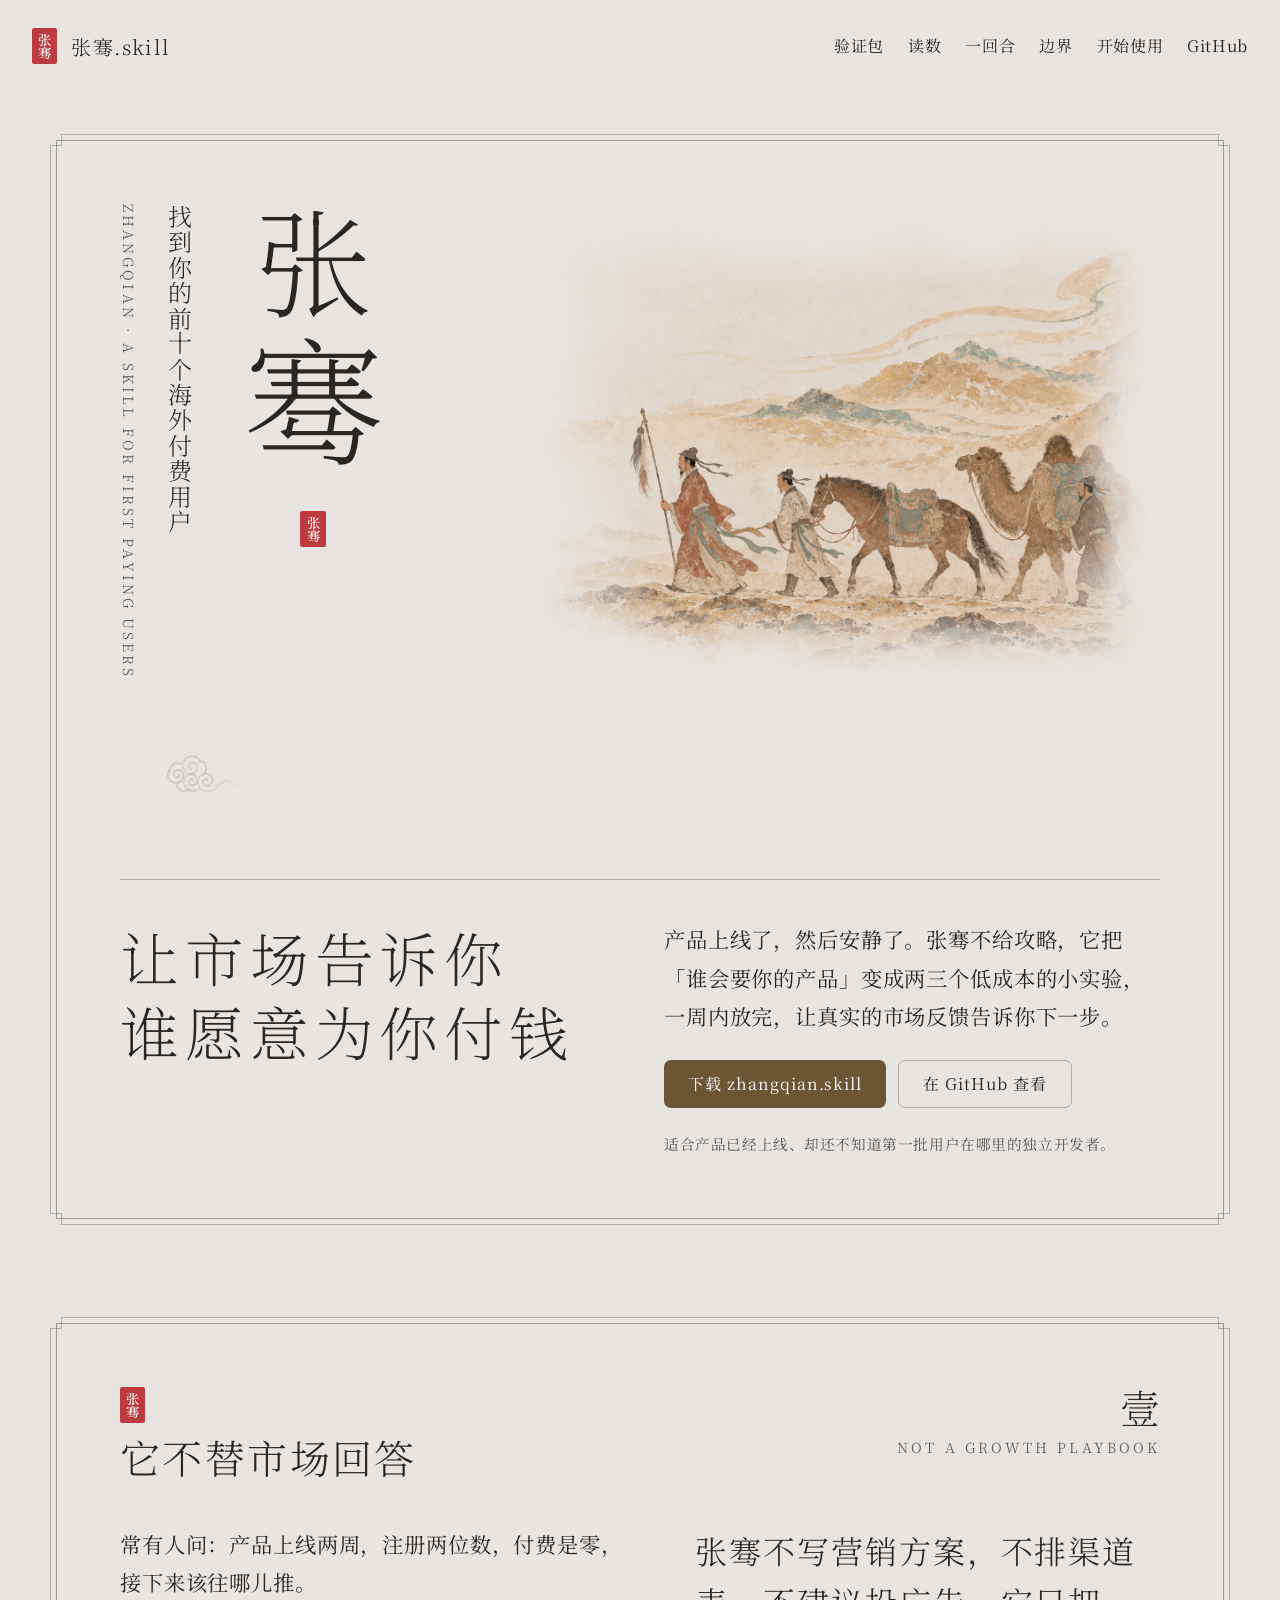
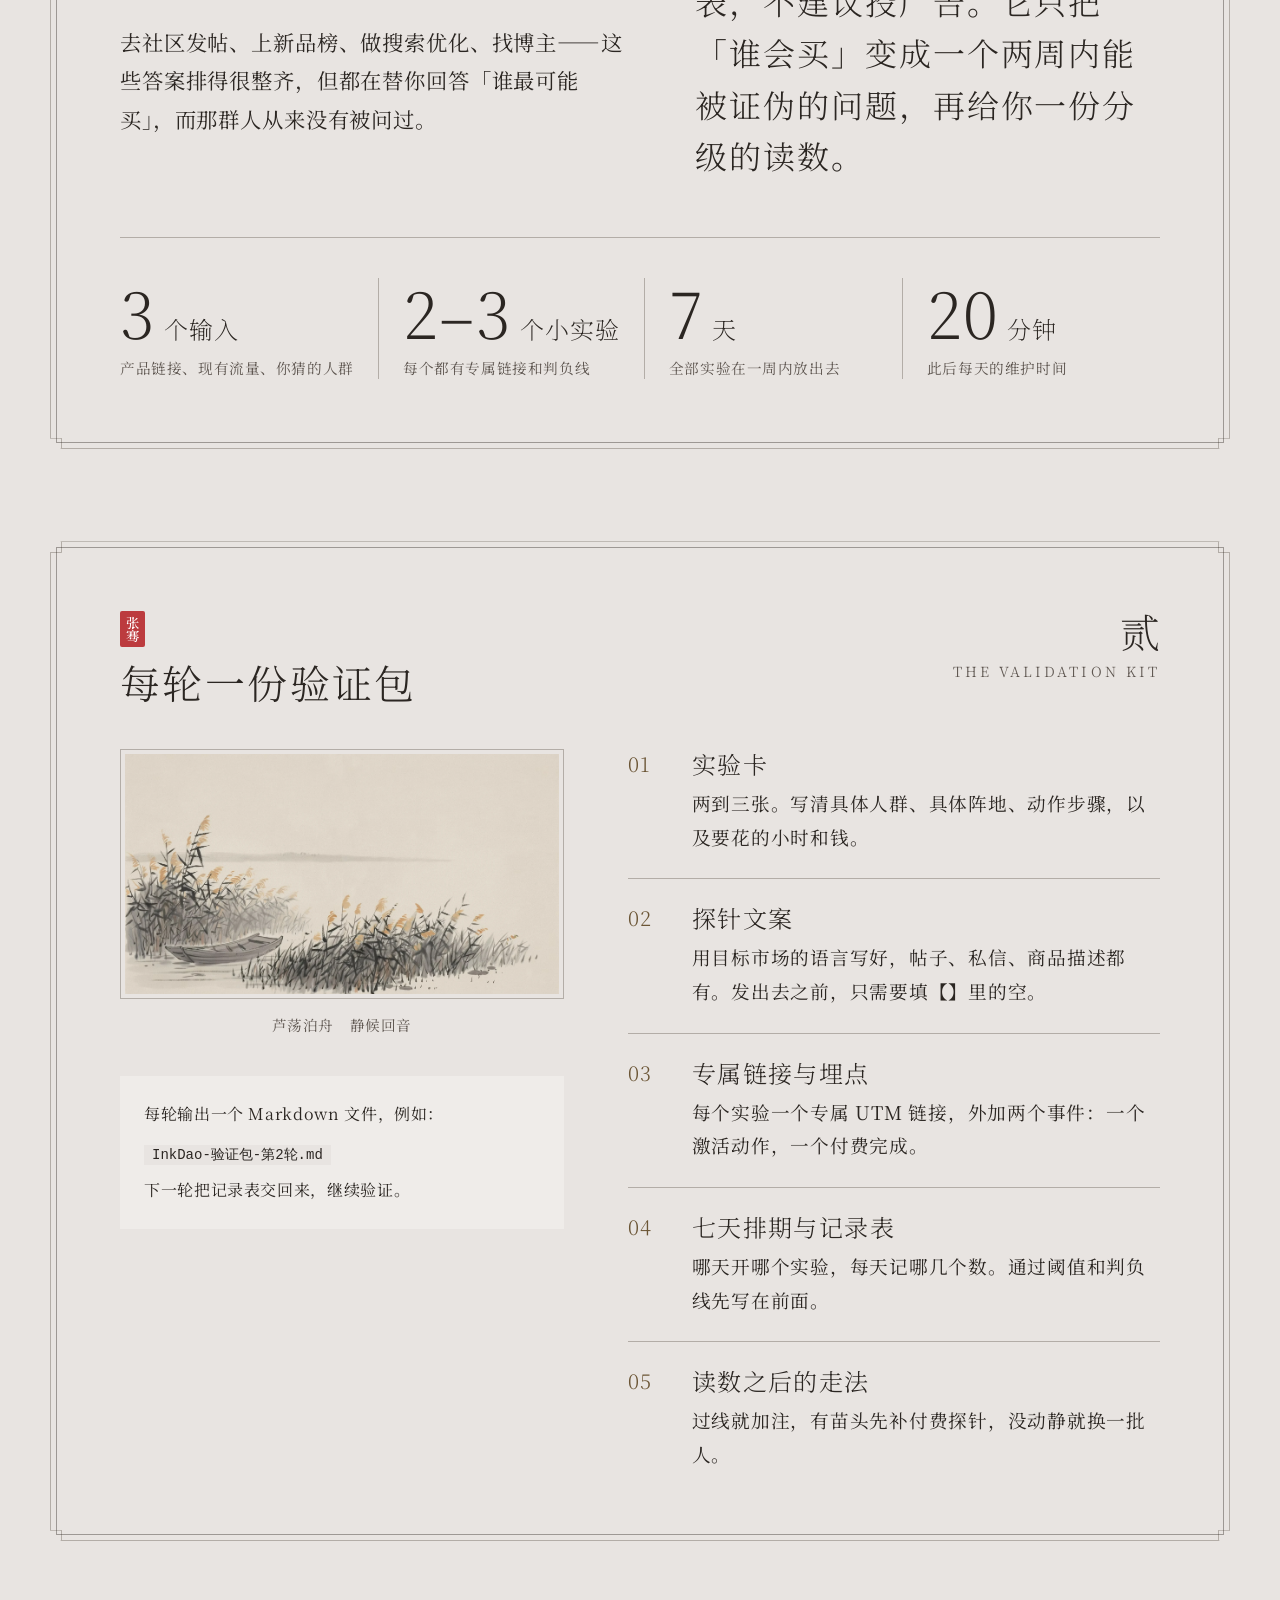
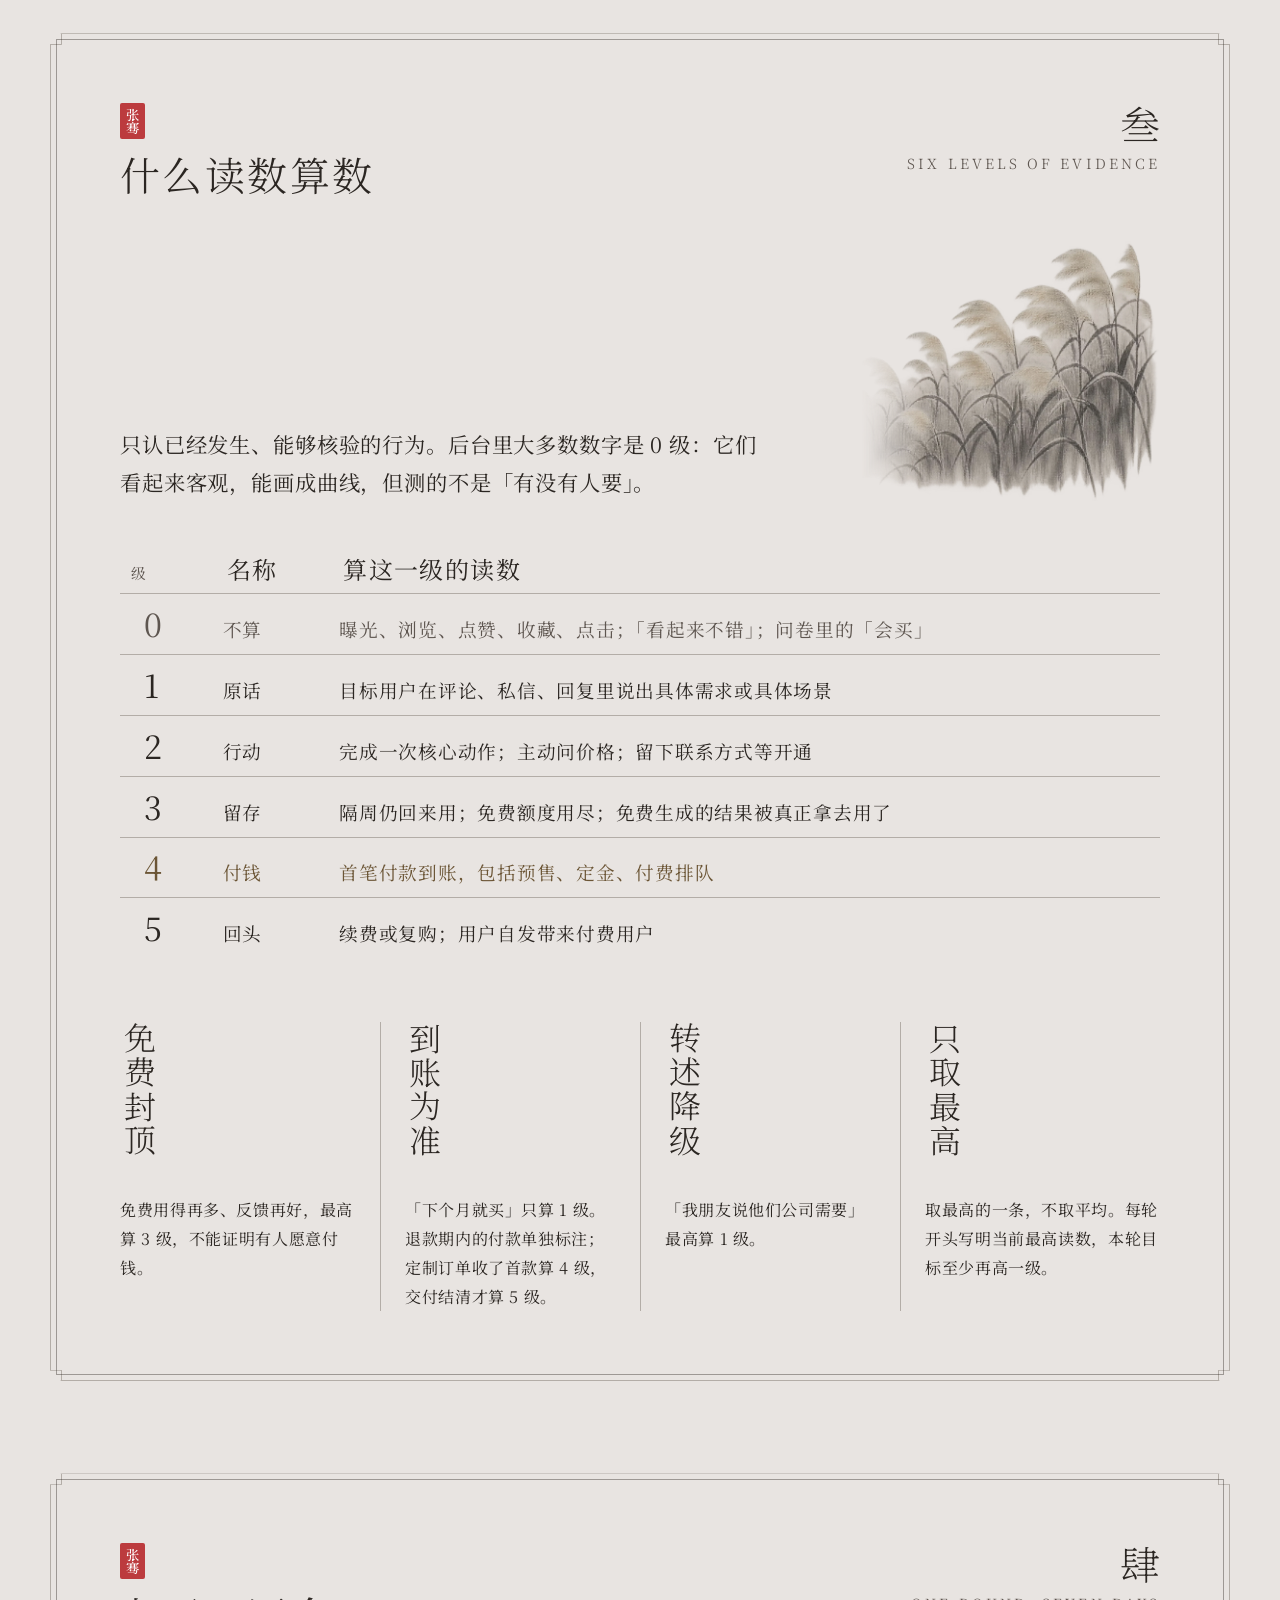
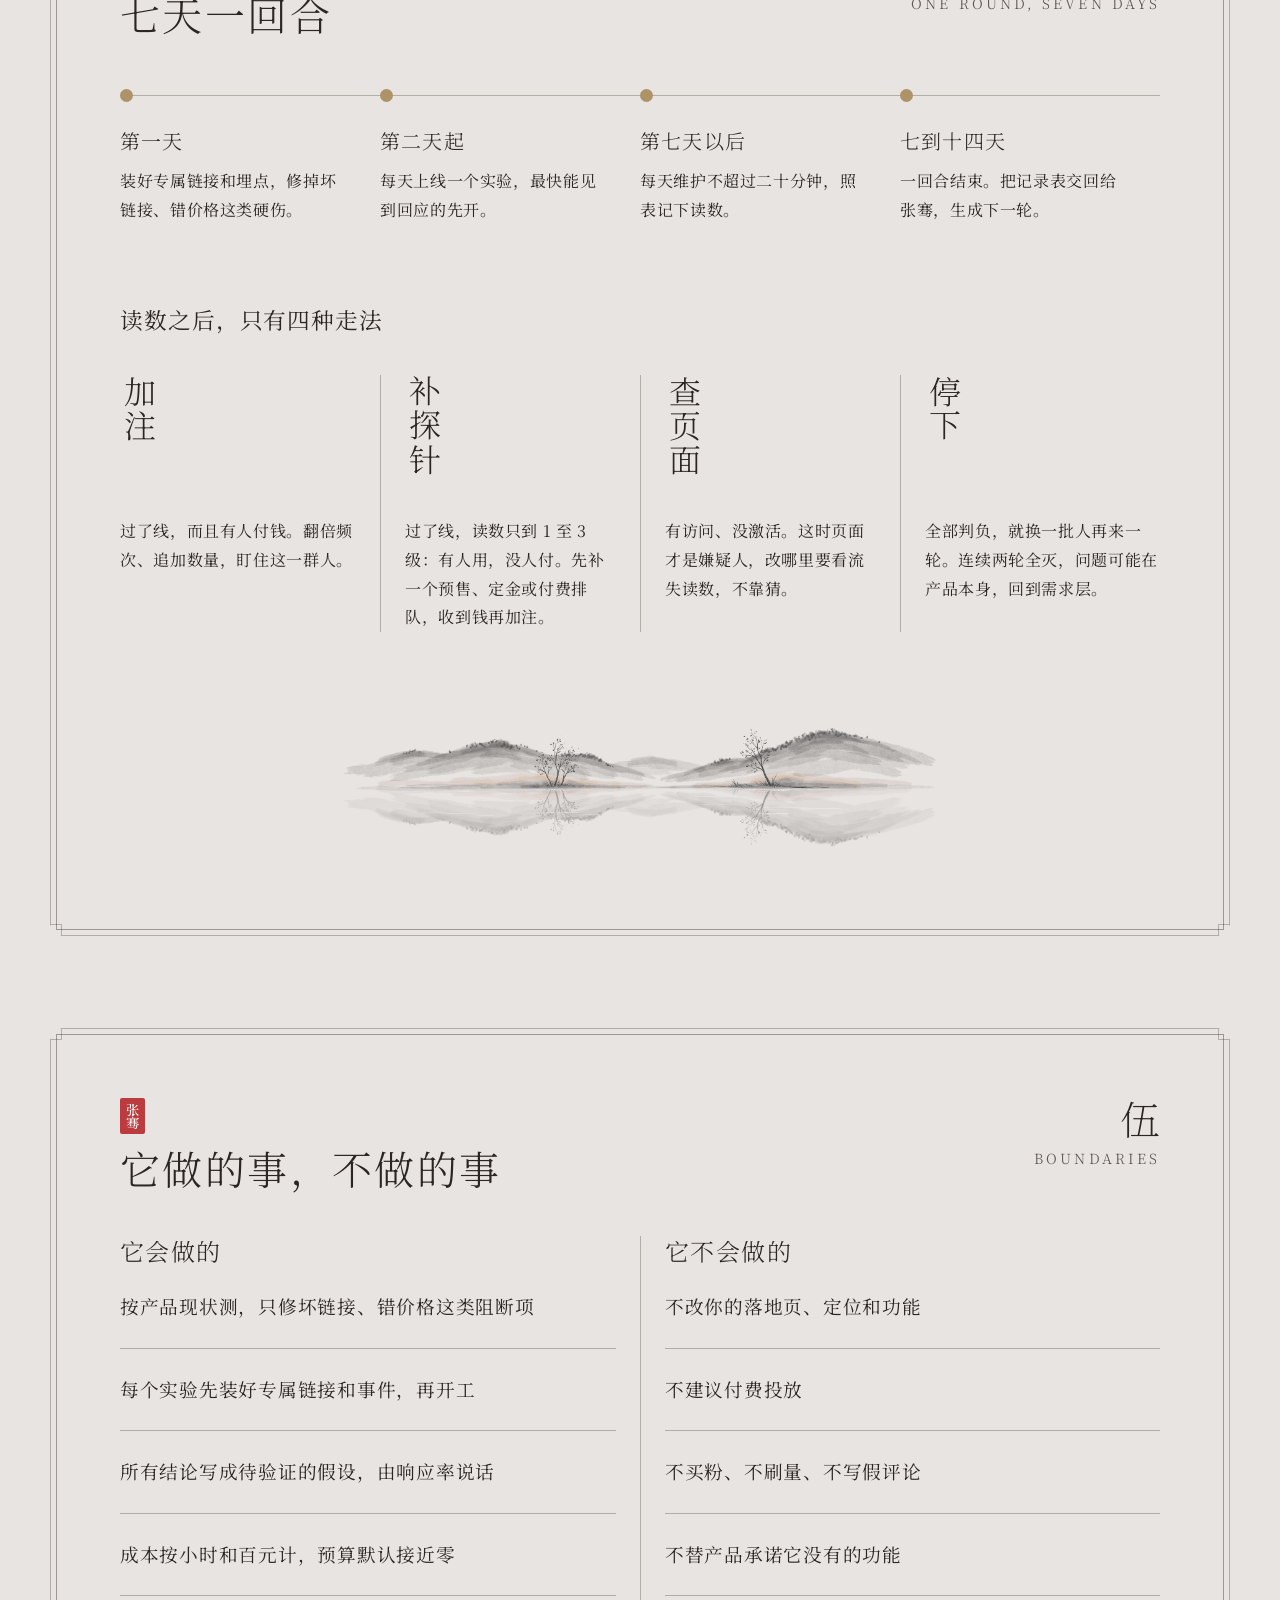
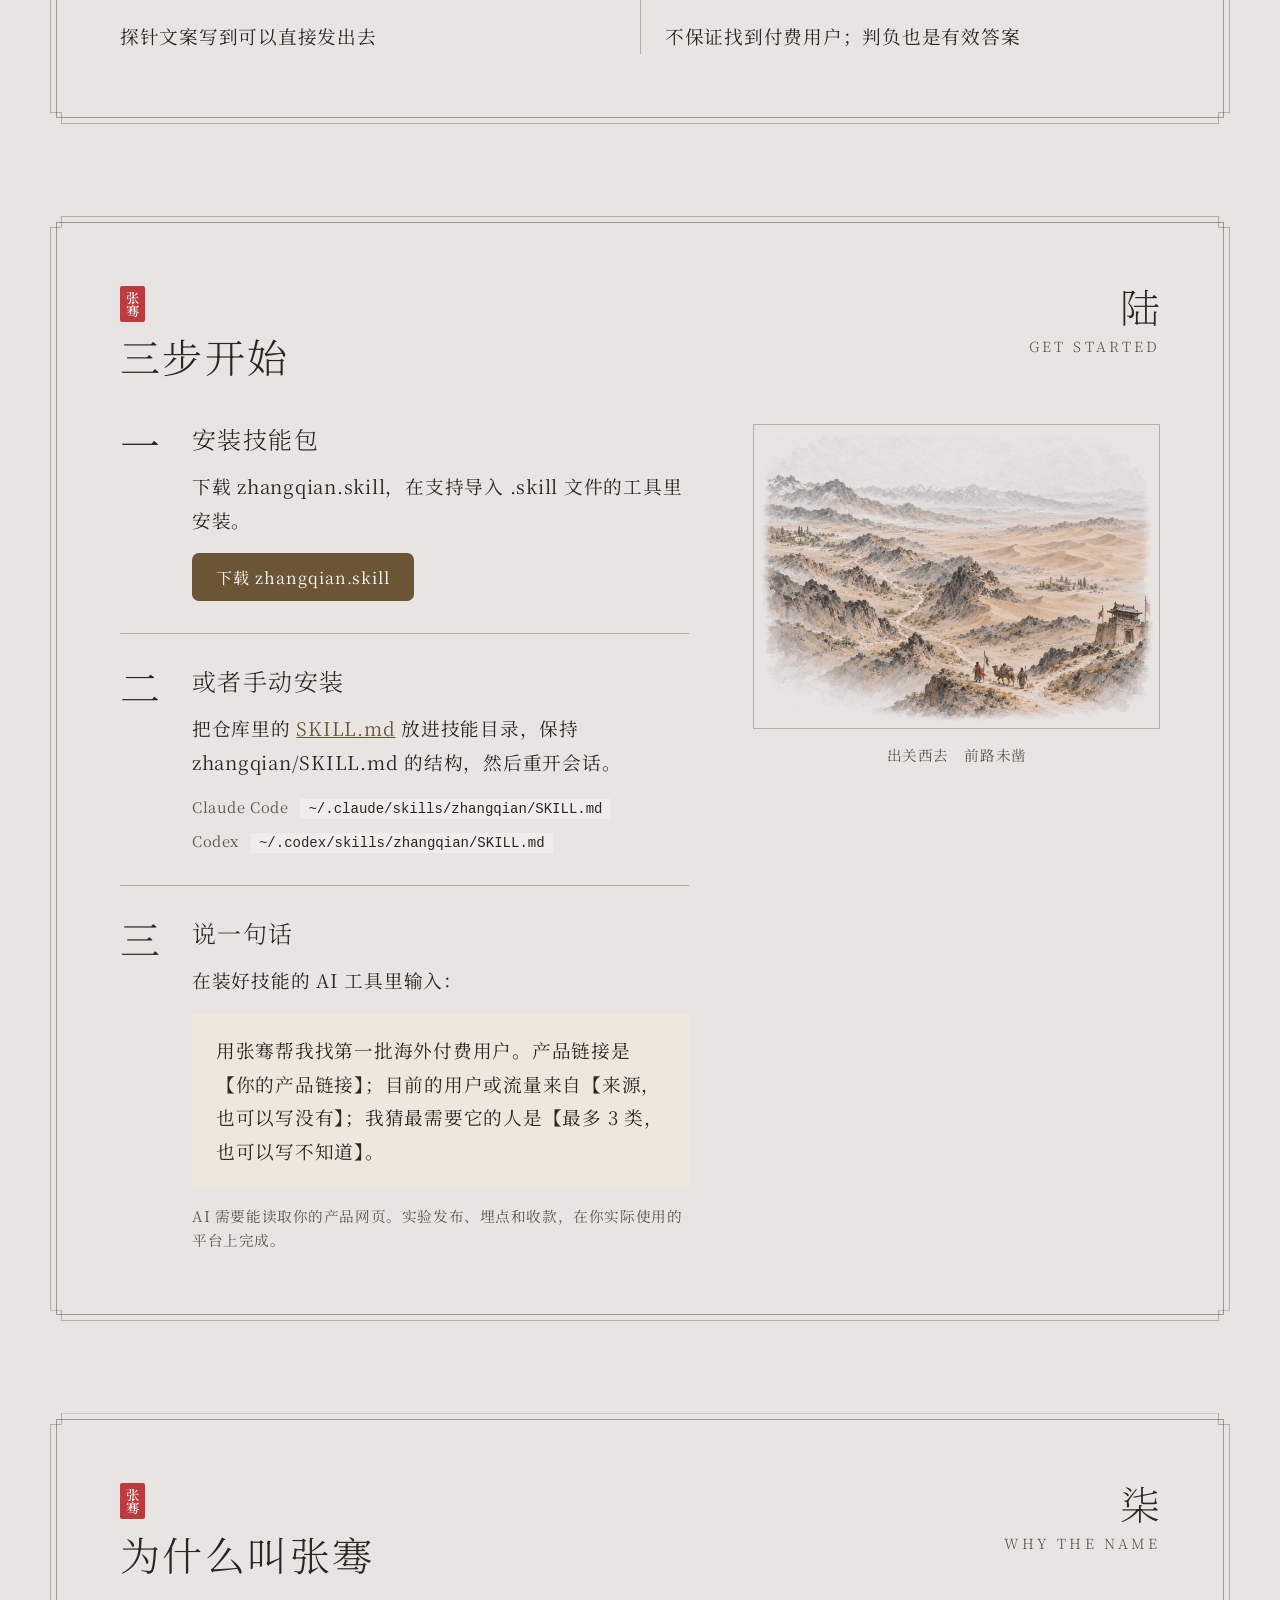
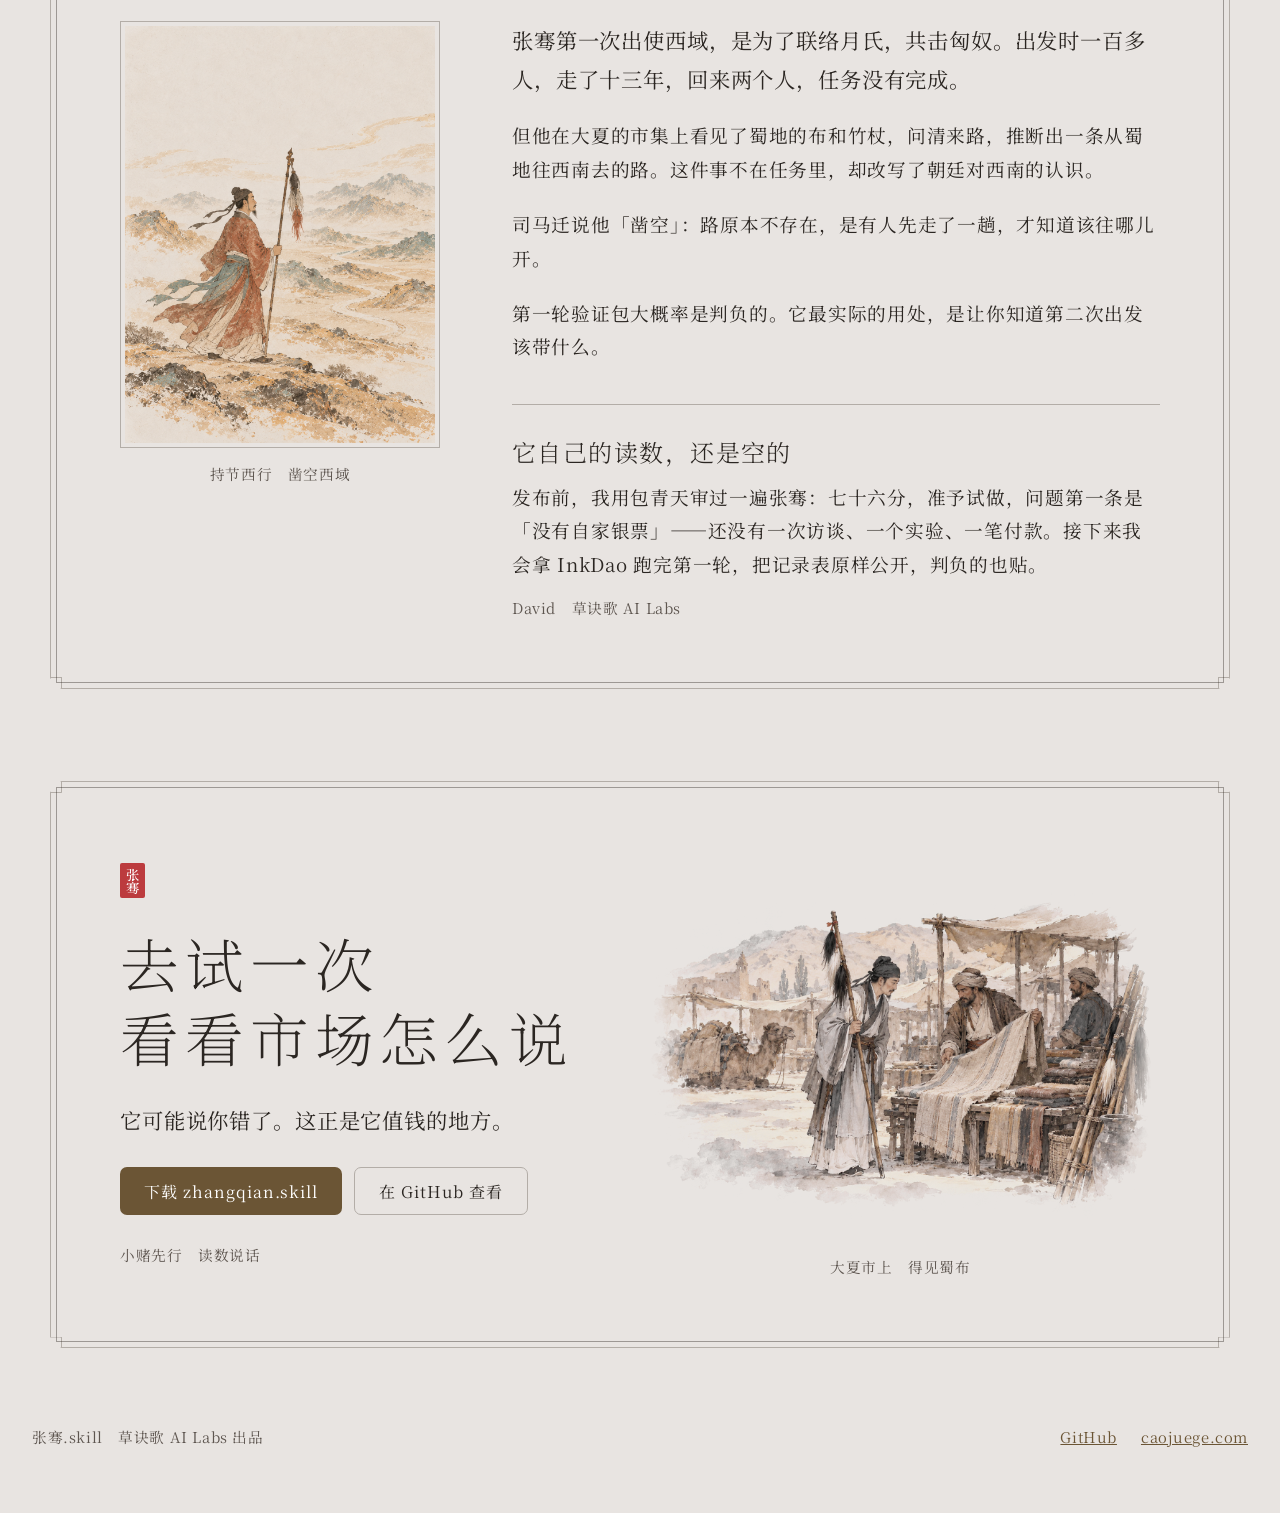
==== commit 3f68d572: "fix: illustrate Zhangqian origin story with Han envoy" ====
--- a/site/index.html
+++ b/site/index.html
@@ -215,7 +215,7 @@
 <div class="sheet-num"><span class="num" aria-hidden="true">柒</span><p class="eyebrow sm-latin">Why the name</p></div>
 </div>
 <div class="why">
-<div class="strip-wrap"><figure class="sm-plate"><img loading="lazy" decoding="async" class="sm-plate__img strip" src="./assets/e667cb4fcd9f15a4a66cdb9f9165105c.webp" alt="淡彩水墨：静水上一叶渔舟，远山一线"><figcaption class="caption">孤舟一叶　远山一线</figcaption></figure></div>
+<div class="strip-wrap"><figure class="sm-plate"><img loading="lazy" decoding="async" class="sm-plate__img strip" src="./assets/why-zhangqian-envoy.png" alt="淡彩水墨：张骞持旄节立于戈壁山脊，望向西域山川与前路"><figcaption class="caption">持节西行　凿空西域</figcaption></figure></div>
 <div>
 <div class="prose">
 <p class="body-lg">张骞第一次出使西域，是为了联络月氏，共击匈奴。出发时一百多人，走了十三年，回来两个人，任务没有完成。</p>
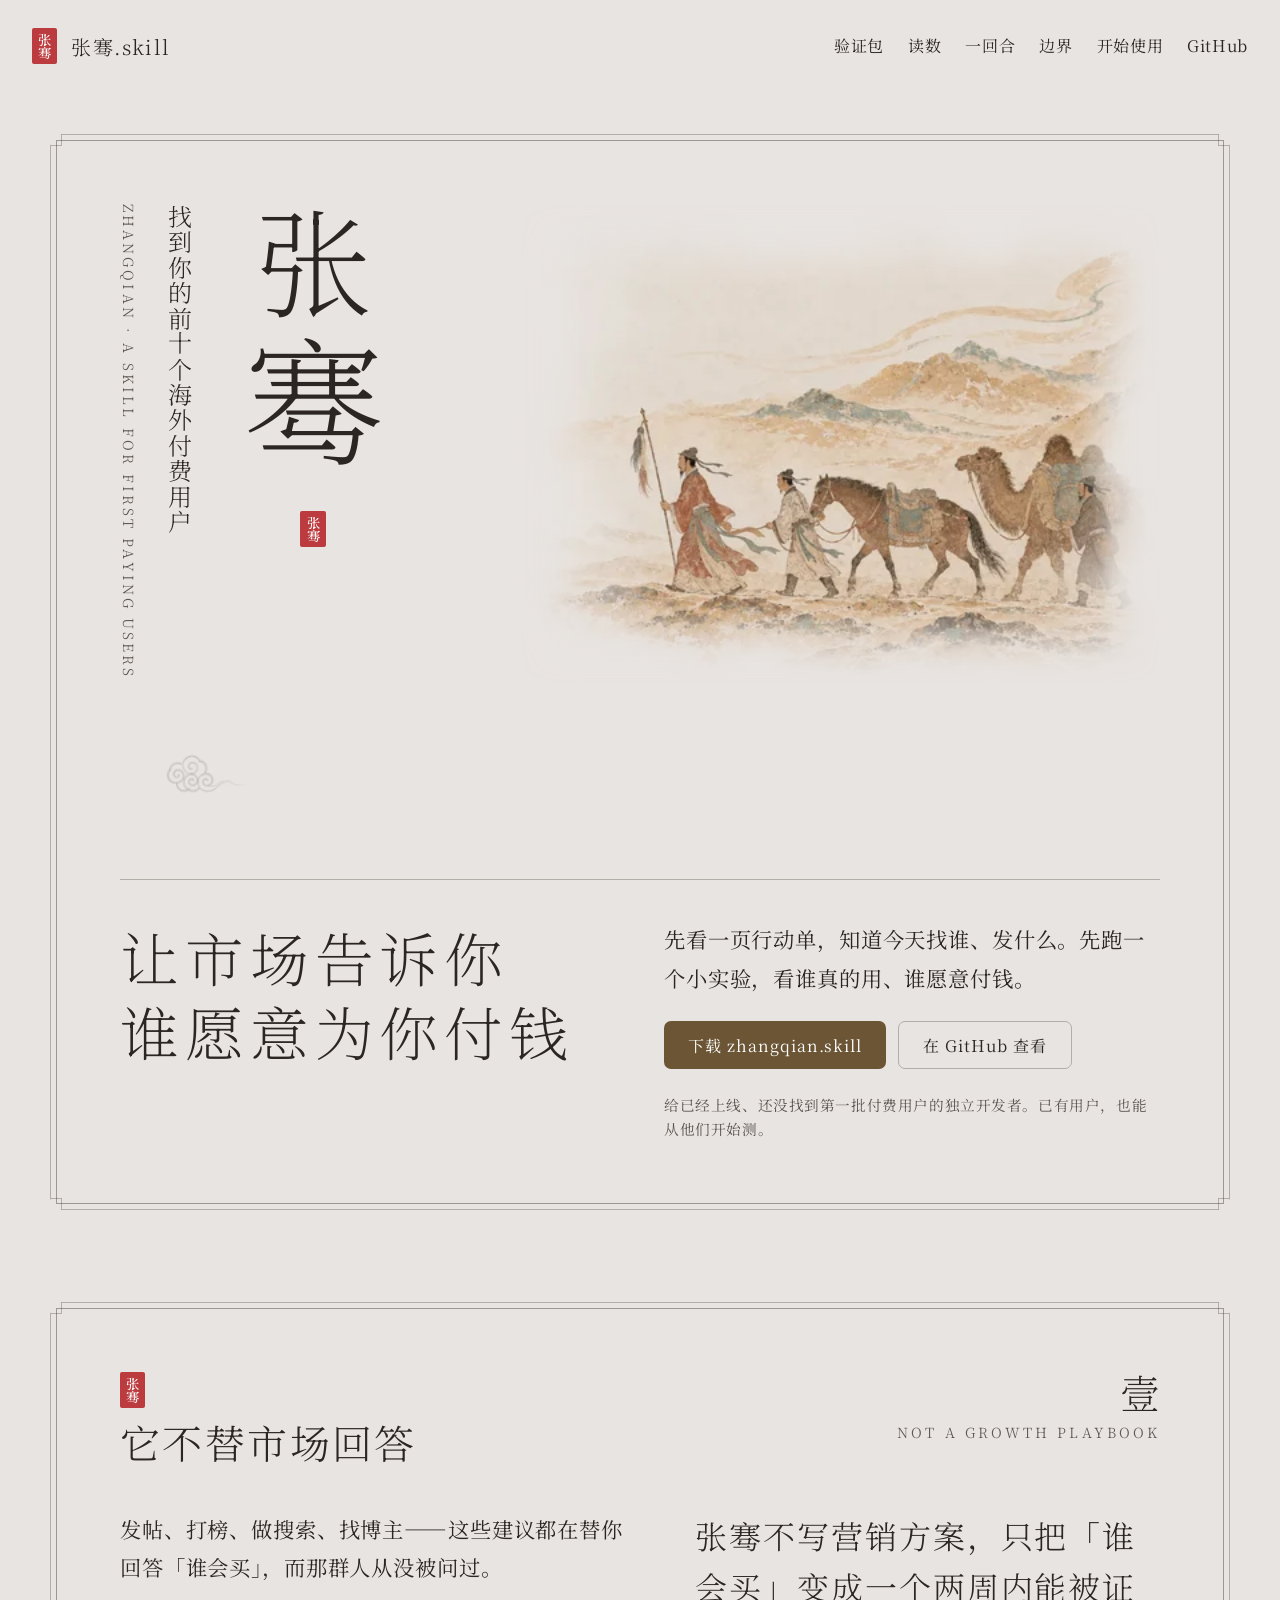
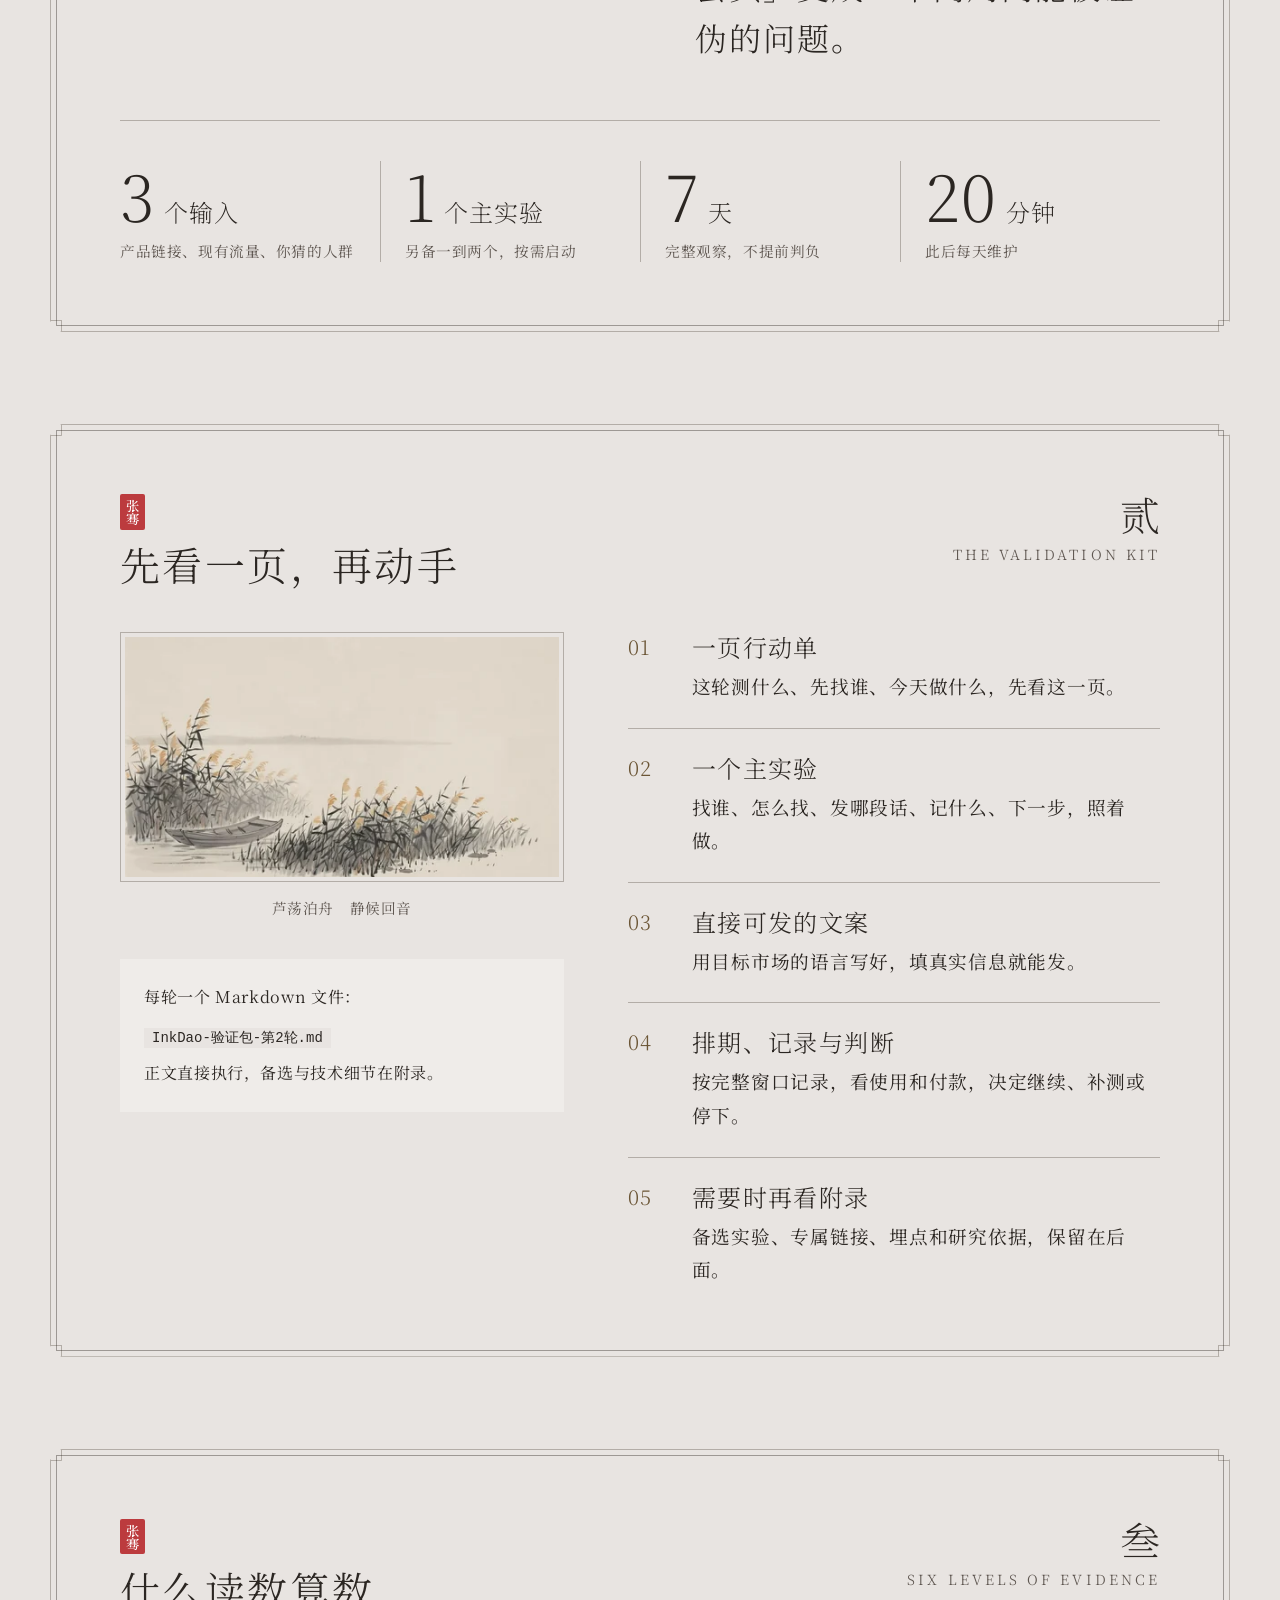
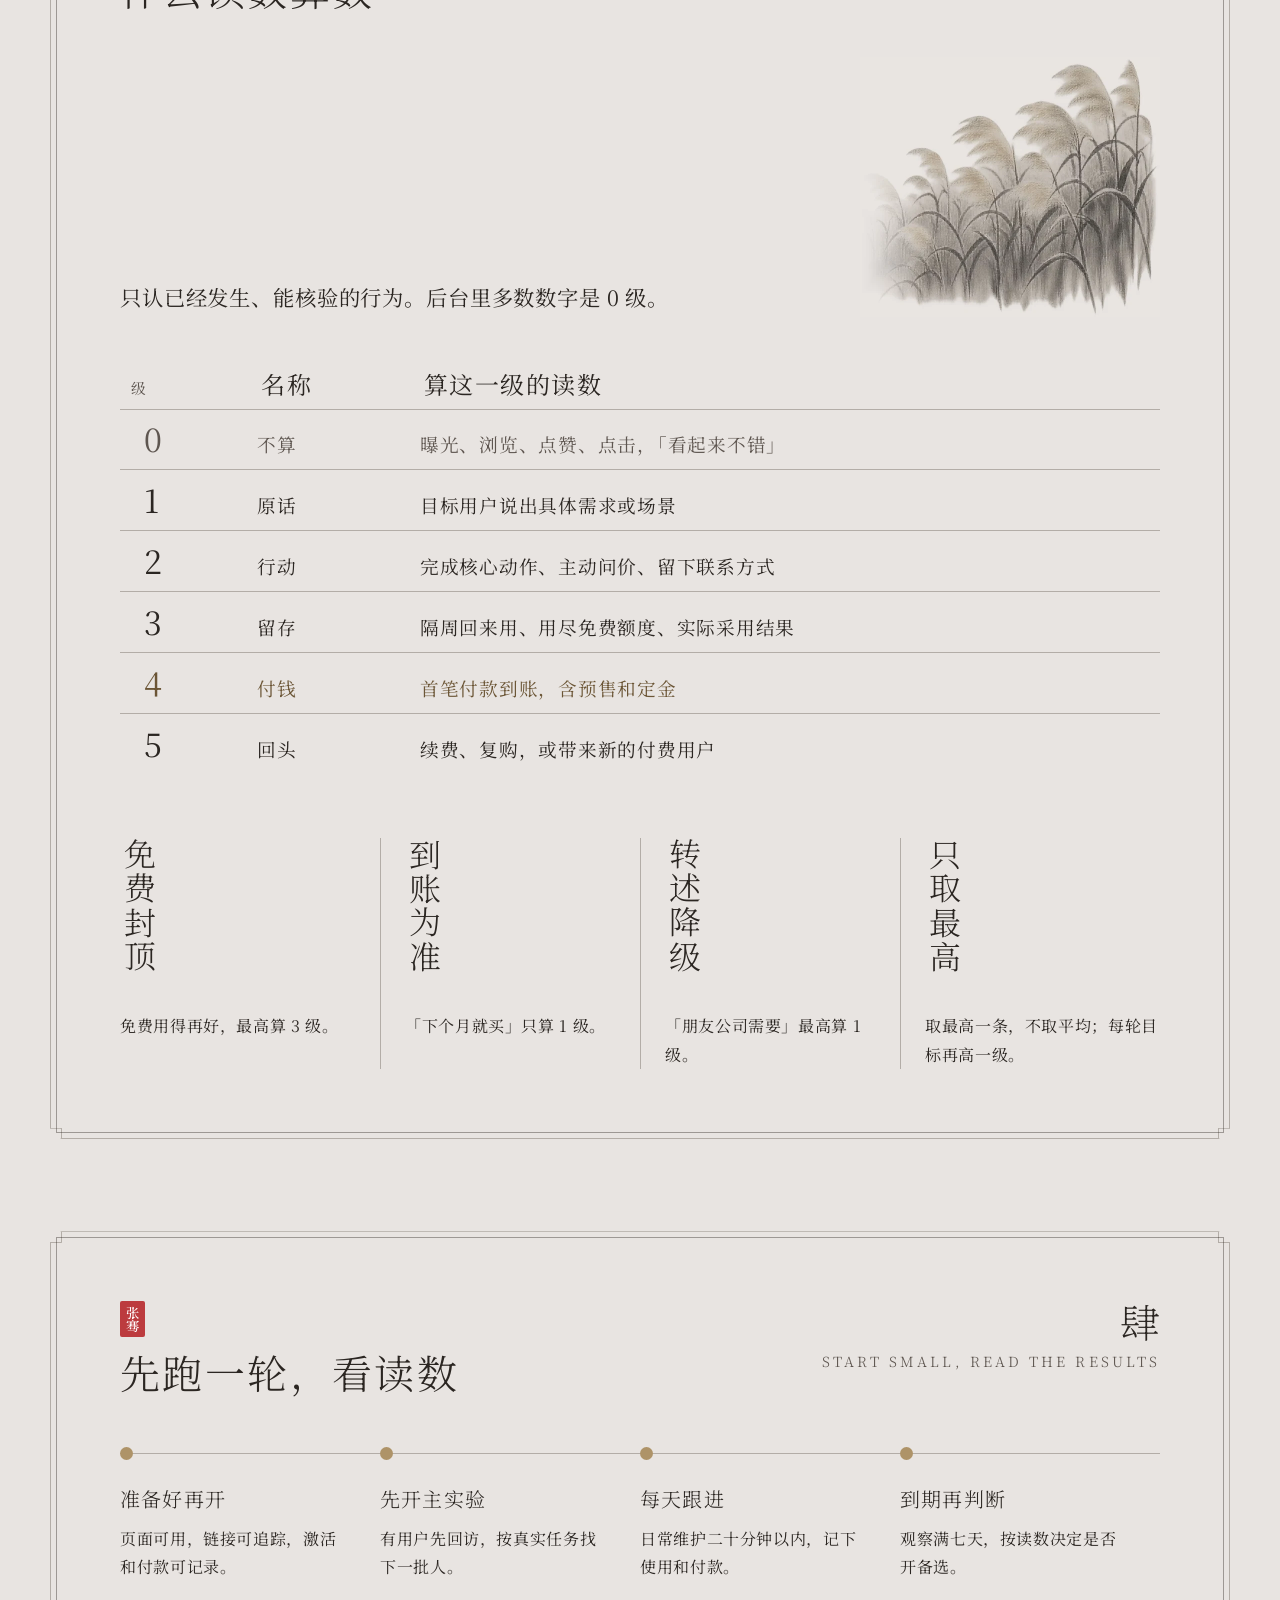
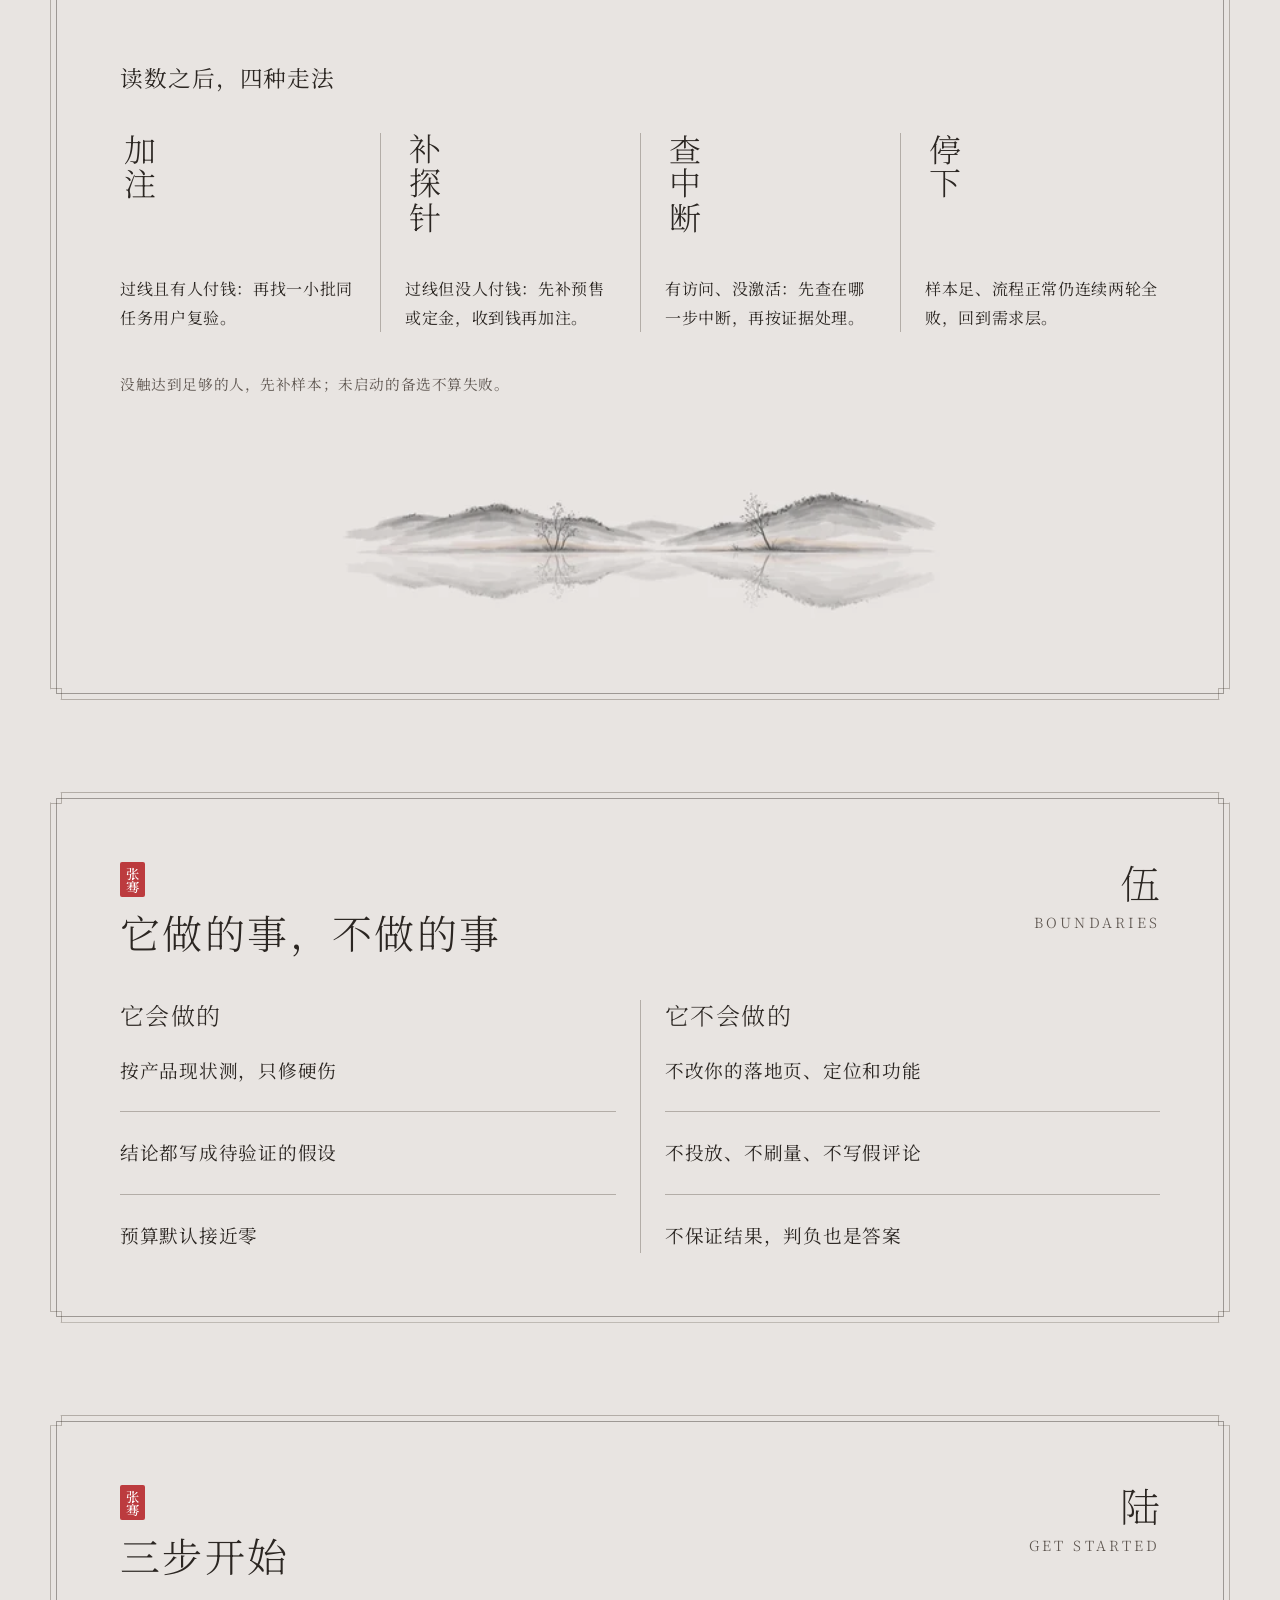
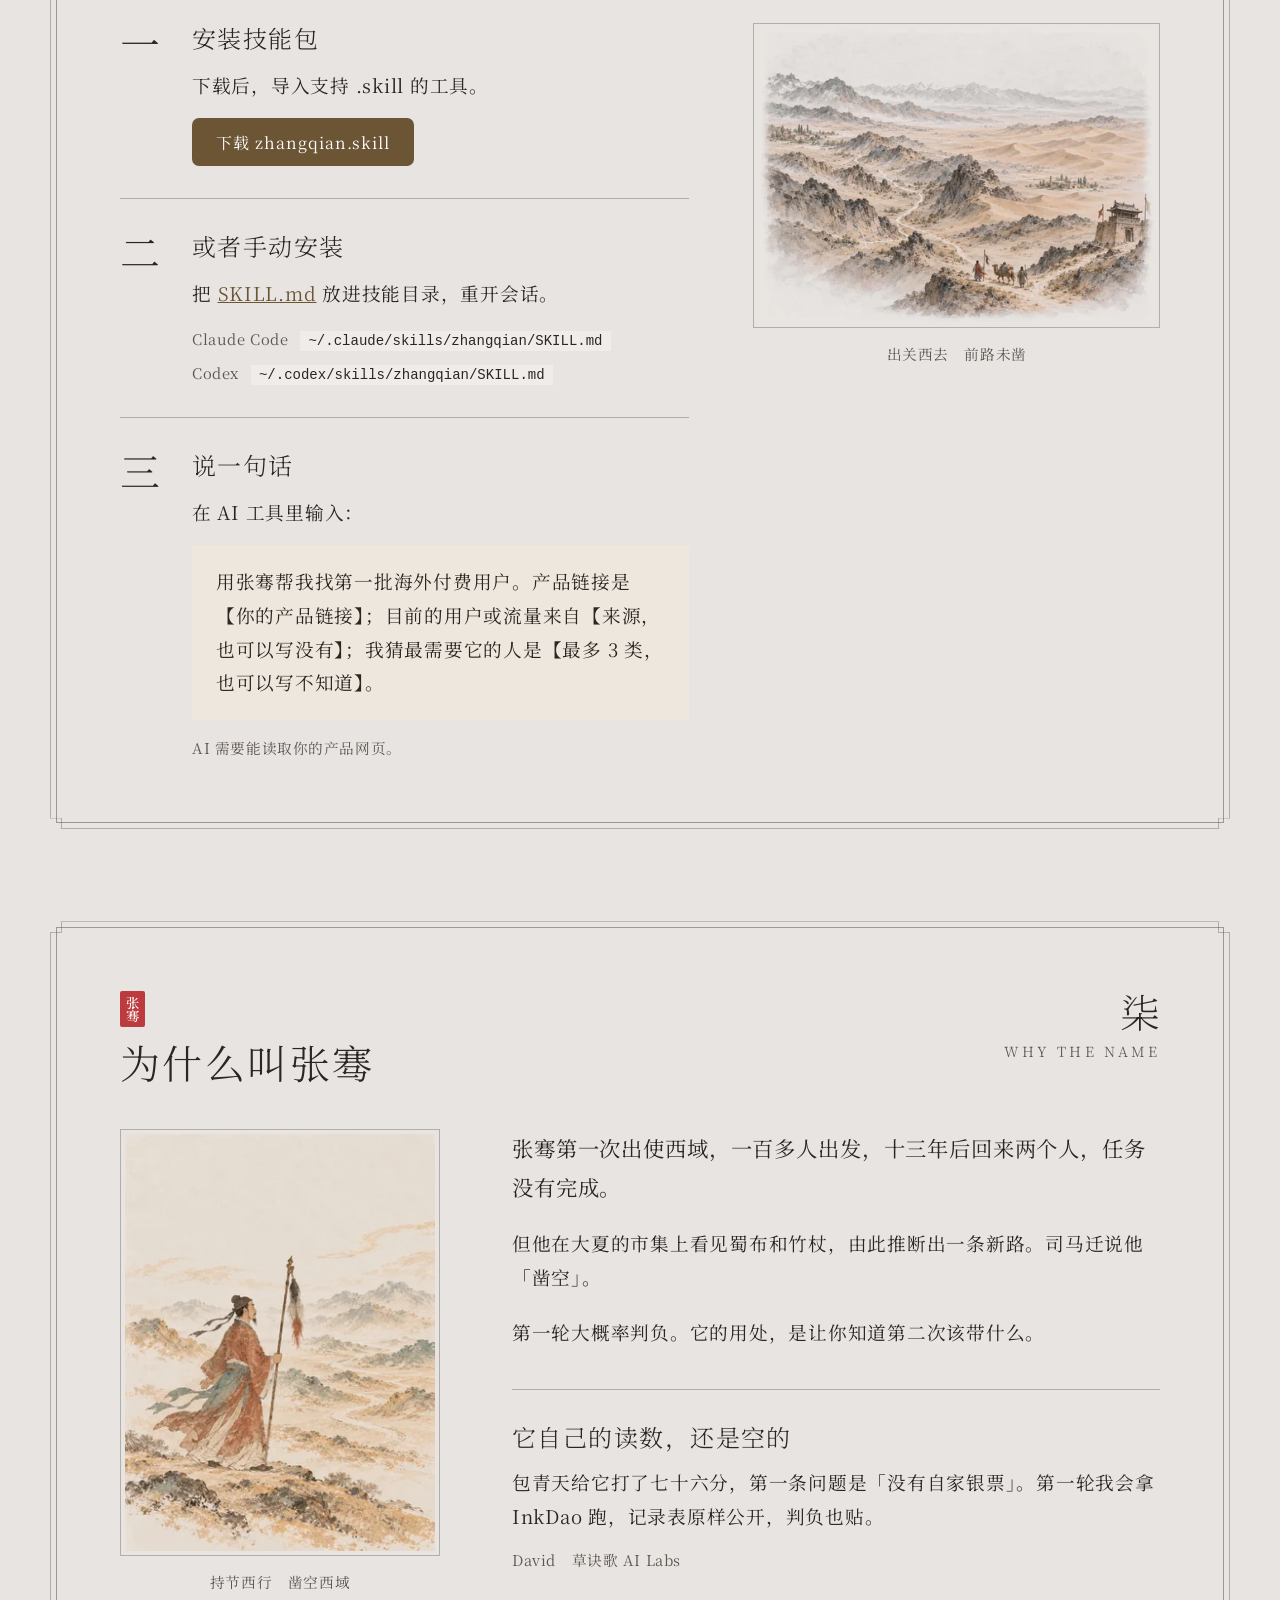
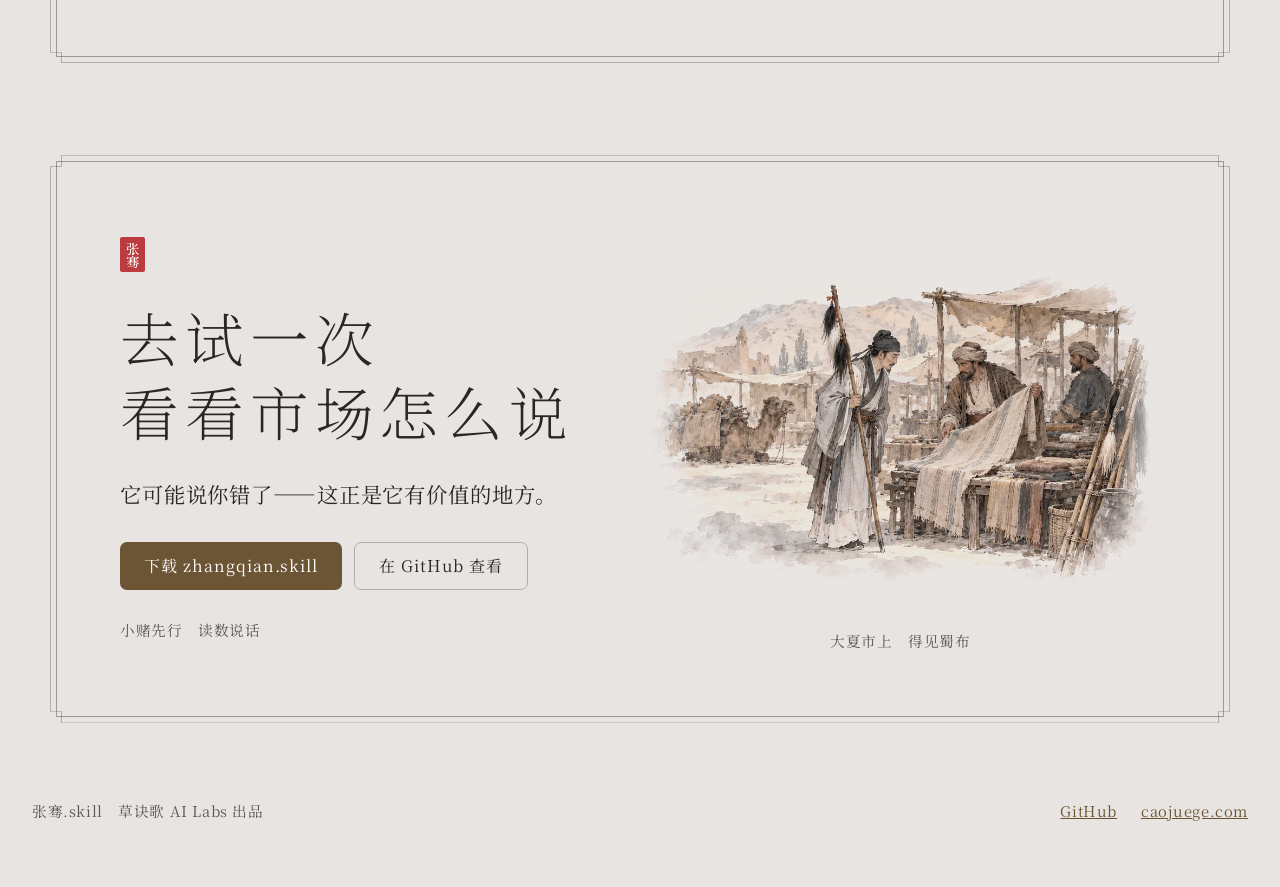
==== commit 9184a2ca: "docs: lead validation kits with one action sheet and one experiment" ====
--- a/site/index.html
+++ b/site/index.html
@@ -4,14 +4,14 @@
 <meta charset="utf-8">
 <meta name="viewport" content="width=device-width, initial-scale=1">
 <title>张骞.skill：让市场告诉你，谁愿意为你付钱</title>
-<meta name="description" content="为已上线却还不知道首批用户在哪里的产品，设计两三个低成本小实验。张骞.skill 提供实验卡、探针文案、读数阈值与下一轮决策。">
+<meta name="description" content="为已上线却还不知道谁愿意付钱的产品，设计低成本小实验。张骞.skill 先给一页行动单，先跑一个主实验，备选与技术说明按需查阅。">
 <link rel="canonical" href="https://zhangqian.caojuege.com/">
 <meta property="og:type" content="website">
 <meta property="og:locale" content="zh_CN">
 <meta property="og:title" content="张骞.skill：让市场告诉你，谁愿意为你付钱">
-<meta property="og:description" content="找到你的前十个海外付费用户。从两三个低成本小实验开始，让真实市场反馈告诉你下一步。">
+<meta property="og:description" content="先看一页行动单，先跑一个小实验。用真实使用和付款，决定下一步。">
 <meta property="og:url" content="https://zhangqian.caojuege.com/">
-<meta property="og:image" content="https://zhangqian.caojuege.com/assets/ba99db9dc1c406f6e8a2f0ccf1eee617.webp">
+<meta property="og:image" content="https://zhangqian.caojuege.com/assets/hero-1448-e4556adeb8.webp">
 <meta name="theme-color" content="#e8e4e1">
 <link rel="icon" href="data:image/svg+xml,%3Csvg xmlns='http://www.w3.org/2000/svg' viewBox='0 0 64 64'%3E%3Crect x='4' y='4' width='56' height='56' rx='3' fill='%23bc3b3e'/%3E%3Ctext x='32' y='44' text-anchor='middle' font-size='38' font-family='serif' fill='white'%3E张%3C/text%3E%3C/svg%3E">
 <link rel="preconnect" href="https://fonts.googleapis.com">
@@ -48,19 +48,19 @@
 <span class="sm-seal seal-label">张骞</span>
 </div>
 </div>
-<img loading="lazy" decoding="async" class="sm-cloud hero-cloud" src="./assets/06ea2ac6c5906808f05faae136de267c.webp" alt="" aria-hidden="true">
-</div>
-<img width="1448" height="1086" fetchpriority="high" decoding="async" class="sm-vignette hero-art" src="./assets/ba99db9dc1c406f6e8a2f0ccf1eee617.webp" alt="淡彩：张骞持节走在前面，随从牵着马和骆驼跟在后面">
+<img loading="lazy" decoding="async" class="sm-cloud hero-cloud" src="./assets/cloud-320-4c6a1fce47.webp" alt="" aria-hidden="true">
+</div>
+<img width="1448" height="1086" fetchpriority="high" decoding="async" class="sm-vignette hero-art" srcset="./assets/hero-480-e9946e4633.webp 480w, ./assets/hero-960-de03d65d36.webp 960w, ./assets/hero-1448-e4556adeb8.webp 1448w" sizes="(max-width: 860px) calc(100vw - 76px), 640px" src="./assets/hero-960-de03d65d36.webp" alt="淡彩：张骞持节走在前面，随从牵着马和骆驼跟在后面">
 </div>
 <div class="hero-band">
 <p class="display-md">让市场告诉你<br>谁愿意为你付钱</p>
 <div class="hero-copy">
-<p class="body-lg">产品上线了，然后安静了。张骞不给攻略，它把「谁会要你的产品」变成两三个低成本的小实验，一周内放完，让真实的市场反馈告诉你下一步。</p>
+<p class="body-lg">先看一页行动单，知道今天找谁、发什么。先跑一个小实验，看谁真的用、谁愿意付钱。</p>
 <div class="cta-row">
 <a class="btn btn-primary" href="https://github.com/ShaohuaDavidLee/zhangqian/raw/refs/heads/main/zhangqian.skill">下载 zhangqian.skill</a>
 <a class="btn btn-ghost" href="https://github.com/ShaohuaDavidLee/zhangqian">在 GitHub 查看</a>
 </div>
-<p class="caption sm-muted">适合产品已经上线、却还不知道第一批用户在哪里的独立开发者。</p>
+<p class="caption sm-muted">给已经上线、还没找到第一批付费用户的独立开发者。已有用户，也能从他们开始测。</p>
 </div>
 </div>
 </section>
@@ -72,39 +72,38 @@
 </div>
 <div class="two-col">
 <div class="prose">
-<p class="body-lg">常有人问：产品上线两周，注册两位数，付费是零，接下来该往哪儿推。</p>
-<p class="body-lg">去社区发帖、上新品榜、做搜索优化、找博主——这些答案排得很整齐，但都在替你回答「谁最可能买」，而那群人从来没有被问过。</p>
-</div>
-<p class="heading-2 statement">张骞不写营销方案，不排渠道表，不建议投广告。它只把「谁会买」变成一个两周内能被证伪的问题，再给你一份分级的读数。</p>
+<p class="body-lg">发帖、打榜、做搜索、找博主——这些建议都在替你回答「谁会买」，而那群人从没被问过。</p>
+</div>
+<p class="heading-2 statement">张骞不写营销方案，只把「谁会买」变成一个两周内能被证伪的问题。</p>
 </div>
 <div class="stats sm-ledger">
 <div class="stat"><p class="stat-figure"><span class="stat-num">3</span><span class="stat-unit">个输入</span></p><p class="caption sm-muted">产品链接、现有流量、你猜的人群</p></div>
-<div class="stat"><p class="stat-figure"><span class="stat-num">2–3</span><span class="stat-unit">个小实验</span></p><p class="caption sm-muted">每个都有专属链接和判负线</p></div>
-<div class="stat"><p class="stat-figure"><span class="stat-num">7</span><span class="stat-unit">天</span></p><p class="caption sm-muted">全部实验在一周内放出去</p></div>
-<div class="stat"><p class="stat-figure"><span class="stat-num">20</span><span class="stat-unit">分钟</span></p><p class="caption sm-muted">此后每天的维护时间</p></div>
+<div class="stat"><p class="stat-figure"><span class="stat-num">1</span><span class="stat-unit">个主实验</span></p><p class="caption sm-muted">另备一到两个，按需启动</p></div>
+<div class="stat"><p class="stat-figure"><span class="stat-num">7</span><span class="stat-unit">天</span></p><p class="caption sm-muted">完整观察，不提前判负</p></div>
+<div class="stat"><p class="stat-figure"><span class="stat-num">20</span><span class="stat-unit">分钟</span></p><p class="caption sm-muted">此后每天维护</p></div>
 </div>
 </section>
 
 <section class="sheet sm-block sm-frame" id="kit" aria-labelledby="h-kit">
 <div class="sheet-head">
-<div class="sm-title"><span class="sm-seal seal-label">张骞</span><h2 class="heading-1" id="h-kit">每轮一份验证包</h2></div>
+<div class="sm-title"><span class="sm-seal seal-label">张骞</span><h2 class="heading-1" id="h-kit">先看一页，再动手</h2></div>
 <div class="sheet-num"><span class="num" aria-hidden="true">贰</span><p class="eyebrow sm-latin">The validation kit</p></div>
 </div>
 <div class="kit">
 <div class="kit-left">
-<figure class="sm-plate"><img loading="lazy" decoding="async" class="sm-plate__img wide-img" src="./assets/4f45737e28c7078bb203414ac1e65a99.webp" alt="淡彩水墨：芦苇丛里泊着一条小船"><figcaption class="caption">芦荡泊舟　静候回音</figcaption></figure>
+<figure class="sm-plate"><img loading="lazy" decoding="async" class="sm-plate__img wide-img" srcset="./assets/boat-480-9c7f5a9656.webp 480w, ./assets/boat-960-334d620376.webp 960w, ./assets/boat-1440-71ba9a5fff.webp 1440w" sizes="(max-width: 860px) calc(100vw - 76px), 480px" src="./assets/boat-960-334d620376.webp" alt="淡彩水墨：芦苇丛里泊着一条小船"><figcaption class="caption">芦荡泊舟　静候回音</figcaption></figure>
 <div class="file-note">
-<p class="body-sm">每轮输出一个 Markdown 文件，例如：</p>
+<p class="body-sm">每轮一个 Markdown 文件：</p>
 <p><code>InkDao-验证包-第2轮.md</code></p>
-<p class="body-sm">下一轮把记录表交回来，继续验证。</p>
+<p class="body-sm">正文直接执行，备选与技术细节在附录。</p>
 </div>
 </div>
 <ol class="sm-list plain">
-<li><div class="kit-item"><span class="kit-no sm-marker">01</span><div class="kit-text"><h3 class="heading-3">实验卡</h3><p class="body">两到三张。写清具体人群、具体阵地、动作步骤，以及要花的小时和钱。</p></div></div></li>
-<li><div class="kit-item"><span class="kit-no sm-marker">02</span><div class="kit-text"><h3 class="heading-3">探针文案</h3><p class="body">用目标市场的语言写好，帖子、私信、商品描述都有。发出去之前，只需要填【】里的空。</p></div></div></li>
-<li><div class="kit-item"><span class="kit-no sm-marker">03</span><div class="kit-text"><h3 class="heading-3">专属链接与埋点</h3><p class="body">每个实验一个专属 UTM 链接，外加两个事件：一个激活动作，一个付费完成。</p></div></div></li>
-<li><div class="kit-item"><span class="kit-no sm-marker">04</span><div class="kit-text"><h3 class="heading-3">七天排期与记录表</h3><p class="body">哪天开哪个实验，每天记哪几个数。通过阈值和判负线先写在前面。</p></div></div></li>
-<li><div class="kit-item"><span class="kit-no sm-marker">05</span><div class="kit-text"><h3 class="heading-3">读数之后的走法</h3><p class="body">过线就加注，有苗头先补付费探针，没动静就换一批人。</p></div></div></li>
+<li><div class="kit-item"><span class="kit-no sm-marker">01</span><div class="kit-text"><h3 class="heading-3">一页行动单</h3><p class="body">这轮测什么、先找谁、今天做什么，先看这一页。</p></div></div></li>
+<li><div class="kit-item"><span class="kit-no sm-marker">02</span><div class="kit-text"><h3 class="heading-3">一个主实验</h3><p class="body">找谁、怎么找、发哪段话、记什么、下一步，照着做。</p></div></div></li>
+<li><div class="kit-item"><span class="kit-no sm-marker">03</span><div class="kit-text"><h3 class="heading-3">直接可发的文案</h3><p class="body">用目标市场的语言写好，填真实信息就能发。</p></div></div></li>
+<li><div class="kit-item"><span class="kit-no sm-marker">04</span><div class="kit-text"><h3 class="heading-3">排期、记录与判断</h3><p class="body">按完整窗口记录，看使用和付款，决定继续、补测或停下。</p></div></div></li>
+<li><div class="kit-item"><span class="kit-no sm-marker">05</span><div class="kit-text"><h3 class="heading-3">需要时再看附录</h3><p class="body">备选实验、专属链接、埋点和研究依据，保留在后面。</p></div></div></li>
 </ol>
 </div>
 </section>
@@ -115,8 +114,8 @@
 <div class="sheet-num"><span class="num" aria-hidden="true">叁</span><p class="eyebrow sm-latin">Six levels of evidence</p></div>
 </div>
 <div class="readout-head">
-<p class="body-lg" style="max-width: 640px">只认已经发生、能够核验的行为。后台里大多数数字是 0 级：它们看起来客观，能画成曲线，但测的不是「有没有人要」。</p>
-<img loading="lazy" decoding="async" class="sm-vignette reeds" src="./assets/e0c682fcbfc41a6f3661016180c3e4d8.webp" alt="" aria-hidden="true">
+<p class="body-lg" style="max-width: 640px">只认已经发生、能核验的行为。后台里多数数字是 0 级。</p>
+<img loading="lazy" decoding="async" class="sm-vignette reeds" src="./assets/reeds-600-7c4a5cb501.webp" alt="" aria-hidden="true">
 </div>
 <div class="table-box">
 <table class="sm-table">
@@ -125,44 +124,45 @@
 <tr><th class="caption" scope="col">级</th><th class="heading-3" scope="col">名称</th><th class="heading-3" scope="col">算这一级的读数</th></tr>
 </thead>
 <tbody>
-<tr><td class="lv sm-muted">0</td><td class="body sm-muted">不算</td><td class="body sm-muted">曝光、浏览、点赞、收藏、点击；「看起来不错」；问卷里的「会买」</td></tr>
-<tr><td class="lv">1</td><td class="body">原话</td><td class="body">目标用户在评论、私信、回复里说出具体需求或具体场景</td></tr>
-<tr><td class="lv">2</td><td class="body">行动</td><td class="body">完成一次核心动作；主动问价格；留下联系方式等开通</td></tr>
-<tr><td class="lv">3</td><td class="body">留存</td><td class="body">隔周仍回来用；免费额度用尽；免费生成的结果被真正拿去用了</td></tr>
-<tr><td class="lv sm-accent">4</td><td class="body sm-accent">付钱</td><td class="body sm-accent">首笔付款到账，包括预售、定金、付费排队</td></tr>
-<tr><td class="lv">5</td><td class="body">回头</td><td class="body">续费或复购；用户自发带来付费用户</td></tr>
+<tr><td class="lv sm-muted">0</td><td class="body sm-muted">不算</td><td class="body sm-muted">曝光、浏览、点赞、点击，「看起来不错」</td></tr>
+<tr><td class="lv">1</td><td class="body">原话</td><td class="body">目标用户说出具体需求或场景</td></tr>
+<tr><td class="lv">2</td><td class="body">行动</td><td class="body">完成核心动作、主动问价、留下联系方式</td></tr>
+<tr><td class="lv">3</td><td class="body">留存</td><td class="body">隔周回来用、用尽免费额度、实际采用结果</td></tr>
+<tr><td class="lv sm-accent">4</td><td class="body sm-accent">付钱</td><td class="body sm-accent">首笔付款到账，含预售和定金</td></tr>
+<tr><td class="lv">5</td><td class="body">回头</td><td class="body">续费、复购，或带来新的付费用户</td></tr>
 </tbody>
 </table>
 </div>
 <div class="rules sm-ledger">
-<div class="ledger-col"><h3 class="heading-2 sm-tate sm-tate-start ledger-v">免费封顶</h3><p class="body-sm">免费用得再多、反馈再好，最高算 3 级，不能证明有人愿意付钱。</p></div>
-<div class="ledger-col"><h3 class="heading-2 sm-tate sm-tate-start ledger-v">到账为准</h3><p class="body-sm">「下个月就买」只算 1 级。退款期内的付款单独标注；定制订单收了首款算 4 级，交付结清才算 5 级。</p></div>
-<div class="ledger-col"><h3 class="heading-2 sm-tate sm-tate-start ledger-v">转述降级</h3><p class="body-sm">「我朋友说他们公司需要」最高算 1 级。</p></div>
-<div class="ledger-col"><h3 class="heading-2 sm-tate sm-tate-start ledger-v">只取最高</h3><p class="body-sm">取最高的一条，不取平均。每轮开头写明当前最高读数，本轮目标至少再高一级。</p></div>
+<div class="ledger-col"><h3 class="heading-2 sm-tate sm-tate-start ledger-v">免费封顶</h3><p class="body-sm">免费用得再好，最高算 3 级。</p></div>
+<div class="ledger-col"><h3 class="heading-2 sm-tate sm-tate-start ledger-v">到账为准</h3><p class="body-sm">「下个月就买」只算 1 级。</p></div>
+<div class="ledger-col"><h3 class="heading-2 sm-tate sm-tate-start ledger-v">转述降级</h3><p class="body-sm">「朋友公司需要」最高算 1 级。</p></div>
+<div class="ledger-col"><h3 class="heading-2 sm-tate sm-tate-start ledger-v">只取最高</h3><p class="body-sm">取最高一条，不取平均；每轮目标再高一级。</p></div>
 </div>
 </section>
 
 <section class="sheet sm-block sm-frame" id="round" aria-labelledby="h-round">
 <div class="sheet-head">
-<div class="sm-title"><span class="sm-seal seal-label">张骞</span><h2 class="heading-1" id="h-round">七天一回合</h2></div>
-<div class="sheet-num"><span class="num" aria-hidden="true">肆</span><p class="eyebrow sm-latin">One round, seven days</p></div>
+<div class="sm-title"><span class="sm-seal seal-label">张骞</span><h2 class="heading-1" id="h-round">先跑一轮，看读数</h2></div>
+<div class="sheet-num"><span class="num" aria-hidden="true">肆</span><p class="eyebrow sm-latin">Start small, read the results</p></div>
 </div>
 <ol class="track plain">
-<li class="track-step"><h3 class="heading-4">第一天</h3><p class="body-sm">装好专属链接和埋点，修掉坏链接、错价格这类硬伤。</p></li>
-<li class="track-step"><h3 class="heading-4">第二天起</h3><p class="body-sm">每天上线一个实验，最快能见到回应的先开。</p></li>
-<li class="track-step"><h3 class="heading-4">第七天以后</h3><p class="body-sm">每天维护不超过二十分钟，照表记下读数。</p></li>
-<li class="track-step"><h3 class="heading-4">七到十四天</h3><p class="body-sm">一回合结束。把记录表交回给张骞，生成下一轮。</p></li>
+<li class="track-step"><h3 class="heading-4">准备好再开</h3><p class="body-sm">页面可用，链接可追踪，激活和付款可记录。</p></li>
+<li class="track-step"><h3 class="heading-4">先开主实验</h3><p class="body-sm">有用户先回访，按真实任务找下一批人。</p></li>
+<li class="track-step"><h3 class="heading-4">每天跟进</h3><p class="body-sm">日常维护二十分钟以内，记下使用和付款。</p></li>
+<li class="track-step"><h3 class="heading-4">到期再判断</h3><p class="body-sm">观察满七天，按读数决定是否开备选。</p></li>
 </ol>
 <div class="moves">
-<p class="subheading">读数之后，只有四种走法</p>
+<p class="subheading">读数之后，四种走法</p>
 <div class="sm-ledger">
-<div class="ledger-col"><h3 class="heading-2 sm-tate sm-tate-start ledger-v short">加注</h3><p class="body-sm">过了线，而且有人付钱。翻倍频次、追加数量，盯住这一群人。</p></div>
-<div class="ledger-col"><h3 class="heading-2 sm-tate sm-tate-start ledger-v short">补探针</h3><p class="body-sm">过了线，读数只到 1 至 3 级：有人用，没人付。先补一个预售、定金或付费排队，收到钱再加注。</p></div>
-<div class="ledger-col"><h3 class="heading-2 sm-tate sm-tate-start ledger-v short">查页面</h3><p class="body-sm">有访问、没激活。这时页面才是嫌疑人，改哪里要看流失读数，不靠猜。</p></div>
-<div class="ledger-col"><h3 class="heading-2 sm-tate sm-tate-start ledger-v short">停下</h3><p class="body-sm">全部判负，就换一批人再来一轮。连续两轮全灭，问题可能在产品本身，回到需求层。</p></div>
-</div>
-</div>
-<img loading="lazy" decoding="async" class="foot-ornament" src="./assets/dd467c7e34ab00e78d5a97981a6083be.webp" alt="" aria-hidden="true">
+<div class="ledger-col"><h3 class="heading-2 sm-tate sm-tate-start ledger-v short">加注</h3><p class="body-sm">过线且有人付钱：再找一小批同任务用户复验。</p></div>
+<div class="ledger-col"><h3 class="heading-2 sm-tate sm-tate-start ledger-v short">补探针</h3><p class="body-sm">过线但没人付钱：先补预售或定金，收到钱再加注。</p></div>
+<div class="ledger-col"><h3 class="heading-2 sm-tate sm-tate-start ledger-v short">查中断</h3><p class="body-sm">有访问、没激活：先查在哪一步中断，再按证据处理。</p></div>
+<div class="ledger-col"><h3 class="heading-2 sm-tate sm-tate-start ledger-v short">停下</h3><p class="body-sm">样本足、流程正常仍连续两轮全败，回到需求层。</p></div>
+</div>
+<p class="caption sm-muted">没触达到足够的人，先补样本；未启动的备选不算失败。</p>
+</div>
+<img loading="lazy" decoding="async" class="foot-ornament" srcset="./assets/ornament-480-486547d14e.webp 480w, ./assets/ornament-800-1af7bc9769.webp 800w, ./assets/ornament-1240-efc60388f2.webp 1240w" sizes="(max-width: 860px) calc(90vw - 68px), 620px" src="./assets/ornament-800-1af7bc9769.webp" alt="" aria-hidden="true">
 </section>
 
 <section class="sheet sm-block sm-frame" id="bounds" aria-labelledby="h-bounds">
@@ -174,21 +174,17 @@
 <div class="bounds-col">
 <h3 class="heading-3">它会做的</h3>
 <ul class="sm-list plain">
-<li><p class="body">按产品现状测，只修坏链接、错价格这类阻断项</p></li>
-<li><p class="body">每个实验先装好专属链接和事件，再开工</p></li>
-<li><p class="body">所有结论写成待验证的假设，由响应率说话</p></li>
-<li><p class="body">成本按小时和百元计，预算默认接近零</p></li>
-<li><p class="body">探针文案写到可以直接发出去</p></li>
+<li><p class="body">按产品现状测，只修硬伤</p></li>
+<li><p class="body">结论都写成待验证的假设</p></li>
+<li><p class="body">预算默认接近零</p></li>
 </ul>
 </div>
 <div class="bounds-col">
 <h3 class="heading-3">它不会做的</h3>
 <ul class="sm-list plain">
 <li><p class="body">不改你的落地页、定位和功能</p></li>
-<li><p class="body">不建议付费投放</p></li>
-<li><p class="body">不买粉、不刷量、不写假评论</p></li>
-<li><p class="body">不替产品承诺它没有的功能</p></li>
-<li><p class="body">不保证找到付费用户；判负也是有效答案</p></li>
+<li><p class="body">不投放、不刷量、不写假评论</p></li>
+<li><p class="body">不保证结果，判负也是答案</p></li>
 </ul>
 </div>
 </div>
@@ -201,11 +197,11 @@
 </div>
 <div class="start">
 <ol class="steps">
-<li class="step"><span class="num" aria-hidden="true">一</span><div class="step-body"><h3 class="heading-3">安装技能包</h3><p class="body">下载 zhangqian.skill，在支持导入 .skill 文件的工具里安装。</p><a class="btn btn-primary" href="https://github.com/ShaohuaDavidLee/zhangqian/raw/refs/heads/main/zhangqian.skill">下载 zhangqian.skill</a></div></li>
-<li class="step"><span class="num" aria-hidden="true">二</span><div class="step-body"><h3 class="heading-3">或者手动安装</h3><p class="body">把仓库里的 <a href="https://github.com/ShaohuaDavidLee/zhangqian/blob/main/SKILL.md">SKILL.md</a> 放进技能目录，保持 zhangqian/SKILL.md 的结构，然后重开会话。</p><ul class="paths"><li><span class="caption sm-muted">Claude Code</span><code>~/.claude/skills/zhangqian/SKILL.md</code></li><li><span class="caption sm-muted">Codex</span><code>~/.codex/skills/zhangqian/SKILL.md</code></li></ul></div></li>
-<li class="step"><span class="num" aria-hidden="true">三</span><div class="step-body"><h3 class="heading-3">说一句话</h3><p class="body">在装好技能的 AI 工具里输入：</p><blockquote class="callout"><p class="body">用张骞帮我找第一批海外付费用户。产品链接是【你的产品链接】；目前的用户或流量来自【来源，也可以写没有】；我猜最需要它的人是【最多 3 类，也可以写不知道】。</p></blockquote><p class="caption sm-muted">AI 需要能读取你的产品网页。实验发布、埋点和收款，在你实际使用的平台上完成。</p></div></li>
+<li class="step"><span class="num" aria-hidden="true">一</span><div class="step-body"><h3 class="heading-3">安装技能包</h3><p class="body">下载后，导入支持 .skill 的工具。</p><a class="btn btn-primary" href="https://github.com/ShaohuaDavidLee/zhangqian/raw/refs/heads/main/zhangqian.skill">下载 zhangqian.skill</a></div></li>
+<li class="step"><span class="num" aria-hidden="true">二</span><div class="step-body"><h3 class="heading-3">或者手动安装</h3><p class="body">把 <a href="https://github.com/ShaohuaDavidLee/zhangqian/blob/main/SKILL.md">SKILL.md</a> 放进技能目录，重开会话。</p><ul class="paths"><li><span class="caption sm-muted">Claude Code</span><code>~/.claude/skills/zhangqian/SKILL.md</code></li><li><span class="caption sm-muted">Codex</span><code>~/.codex/skills/zhangqian/SKILL.md</code></li></ul></div></li>
+<li class="step"><span class="num" aria-hidden="true">三</span><div class="step-body"><h3 class="heading-3">说一句话</h3><p class="body">在 AI 工具里输入：</p><blockquote class="callout"><p class="body">用张骞帮我找第一批海外付费用户。产品链接是【你的产品链接】；目前的用户或流量来自【来源，也可以写没有】；我猜最需要它的人是【最多 3 类，也可以写不知道】。</p></blockquote><p class="caption sm-muted">AI 需要能读取你的产品网页。</p></div></li>
 </ol>
-<figure class="sm-plate"><img loading="lazy" decoding="async" class="sm-plate__img" style="aspect-ratio: 4/3" src="./assets/b293c1c0cf772971561317346631b736.webp" alt="淡彩水墨：关隘之外，一条小路伸进戈壁和沙丘，张骞一行正走出关去"><figcaption class="caption">出关西去　前路未凿</figcaption></figure>
+<figure class="sm-plate"><img loading="lazy" decoding="async" class="sm-plate__img" style="aspect-ratio: 4/3" srcset="./assets/journey-480-9bdb448f66.webp 480w, ./assets/journey-960-b4729a4202.webp 960w, ./assets/journey-1448-32de220412.webp 1448w" sizes="(max-width: 860px) calc(100vw - 76px), 480px" src="./assets/journey-960-b4729a4202.webp" alt="淡彩水墨：关隘之外，一条小路伸进戈壁和沙丘，张骞一行正走出关去"><figcaption class="caption">出关西去　前路未凿</figcaption></figure>
 </div>
 </section>
 
@@ -215,17 +211,16 @@
 <div class="sheet-num"><span class="num" aria-hidden="true">柒</span><p class="eyebrow sm-latin">Why the name</p></div>
 </div>
 <div class="why">
-<div class="strip-wrap"><figure class="sm-plate"><img loading="lazy" decoding="async" class="sm-plate__img strip" src="./assets/why-zhangqian-envoy.png" alt="淡彩水墨：张骞持旄节立于戈壁山脊，望向西域山川与前路"><figcaption class="caption">持节西行　凿空西域</figcaption></figure></div>
+<div class="strip-wrap"><figure class="sm-plate"><img loading="lazy" decoding="async" class="sm-plate__img strip" srcset="./assets/envoy-320-4ebae705f8.webp 320w, ./assets/envoy-640-c892847966.webp 640w, ./assets/envoy-960-9922ab29b0.webp 960w" sizes="(max-width: 860px) 300px, 320px" src="./assets/envoy-960-9922ab29b0.webp" alt="淡彩水墨：张骞持旄节立于戈壁山脊，望向西域山川与前路"><figcaption class="caption">持节西行　凿空西域</figcaption></figure></div>
 <div>
 <div class="prose">
-<p class="body-lg">张骞第一次出使西域，是为了联络月氏，共击匈奴。出发时一百多人，走了十三年，回来两个人，任务没有完成。</p>
-<p class="body">但他在大夏的市集上看见了蜀地的布和竹杖，问清来路，推断出一条从蜀地往西南去的路。这件事不在任务里，却改写了朝廷对西南的认识。</p>
-<p class="body">司马迁说他「凿空」：路原本不存在，是有人先走了一趟，才知道该往哪儿开。</p>
-<p class="body">第一轮验证包大概率是判负的。它最实际的用处，是让你知道第二次出发该带什么。</p>
+<p class="body-lg">张骞第一次出使西域，一百多人出发，十三年后回来两个人，任务没有完成。</p>
+<p class="body">但他在大夏的市集上看见蜀布和竹杖，由此推断出一条新路。司马迁说他「凿空」。</p>
+<p class="body">第一轮大概率判负。它的用处，是让你知道第二次该带什么。</p>
 </div>
 <div class="self-note">
 <h3 class="heading-3">它自己的读数，还是空的</h3>
-<p class="body">发布前，我用包青天审过一遍张骞：七十六分，准予试做，问题第一条是「没有自家银票」——还没有一次访谈、一个实验、一笔付款。接下来我会拿 InkDao 跑完第一轮，把记录表原样公开，判负的也贴。</p>
+<p class="body">包青天给它打了七十六分，第一条问题是「没有自家银票」。第一轮我会拿 InkDao 跑，记录表原样公开，判负也贴。</p>
 <p class="caption sm-muted">David　草诀歌 AI Labs</p>
 </div>
 </div>
@@ -237,14 +232,14 @@
 <div class="closing-copy">
 <span class="sm-seal seal-label">张骞</span>
 <h2 class="display-md" id="h-end">去试一次<br>看看市场怎么说</h2>
-<p class="body-lg">它可能说你错了。这正是它值钱的地方。</p>
+<p class="body-lg">它可能说你错了——这正是它有价值的地方。</p>
 <div class="cta-row">
 <a class="btn btn-primary" href="https://github.com/ShaohuaDavidLee/zhangqian/raw/refs/heads/main/zhangqian.skill">下载 zhangqian.skill</a>
 <a class="btn btn-ghost" href="https://github.com/ShaohuaDavidLee/zhangqian">在 GitHub 查看</a>
 </div>
 <p class="caption sm-muted">小赌先行　读数说话</p>
 </div>
-<figure style="display: flex; flex-direction: column; gap: 14px"><img loading="lazy" decoding="async" class="sm-vignette closing-art" src="./assets/e9e8de72454b2561313a9a56df45963a.webp" alt="淡彩水墨：大夏的市集上，张骞俯身看商人摊开的布匹，摊边立着一排竹杖"><figcaption class="caption sm-muted" style="text-align: center">大夏市上　得见蜀布</figcaption></figure>
+<figure style="display: flex; flex-direction: column; gap: 14px"><img loading="lazy" decoding="async" class="sm-vignette closing-art" srcset="./assets/market-480-7733fa9f40.webp 480w, ./assets/market-960-52a7b176de.webp 960w, ./assets/market-1448-96a40d54ae.webp 1448w" sizes="(max-width: 860px) calc(100vw - 76px), 520px" src="./assets/market-960-52a7b176de.webp" alt="淡彩水墨：大夏的市集上，张骞俯身看商人摊开的布匹，摊边立着一排竹杖"><figcaption class="caption sm-muted" style="text-align: center">大夏市上　得见蜀布</figcaption></figure>
 </div>
 </section>
 
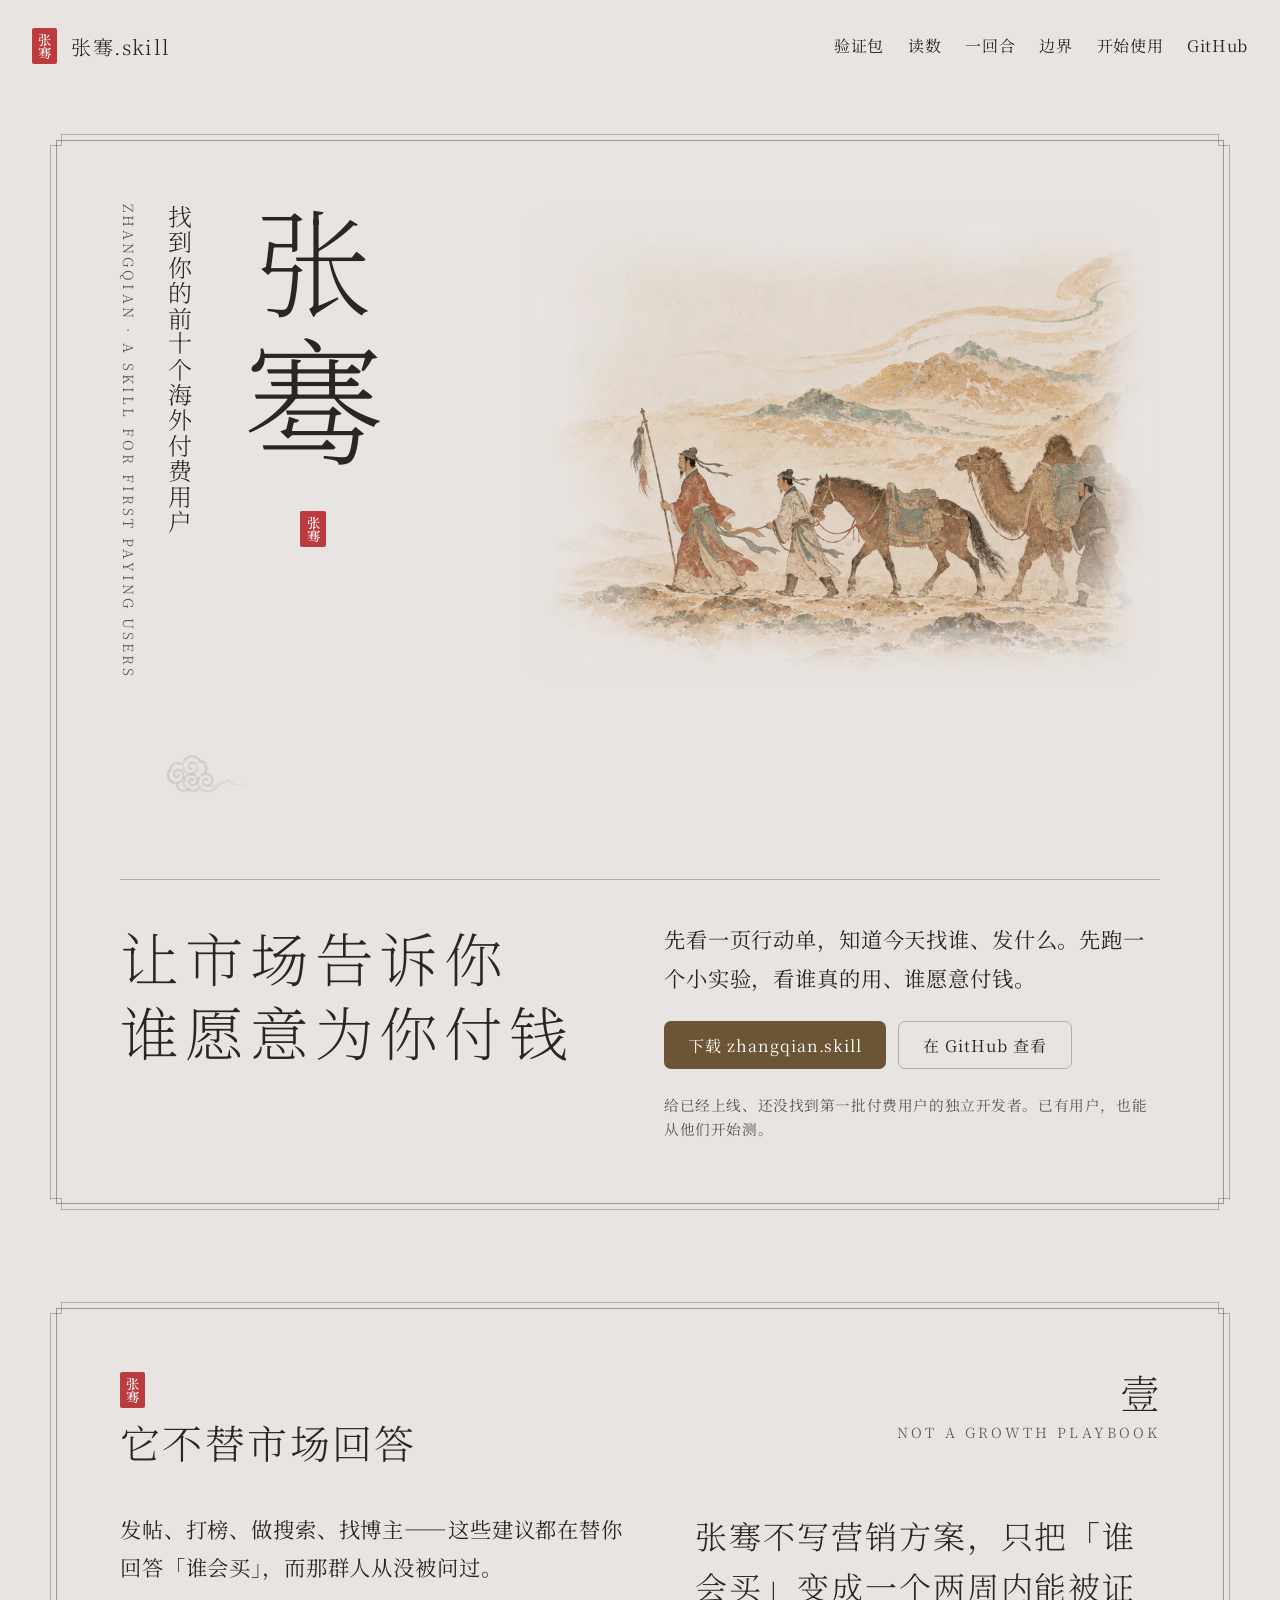
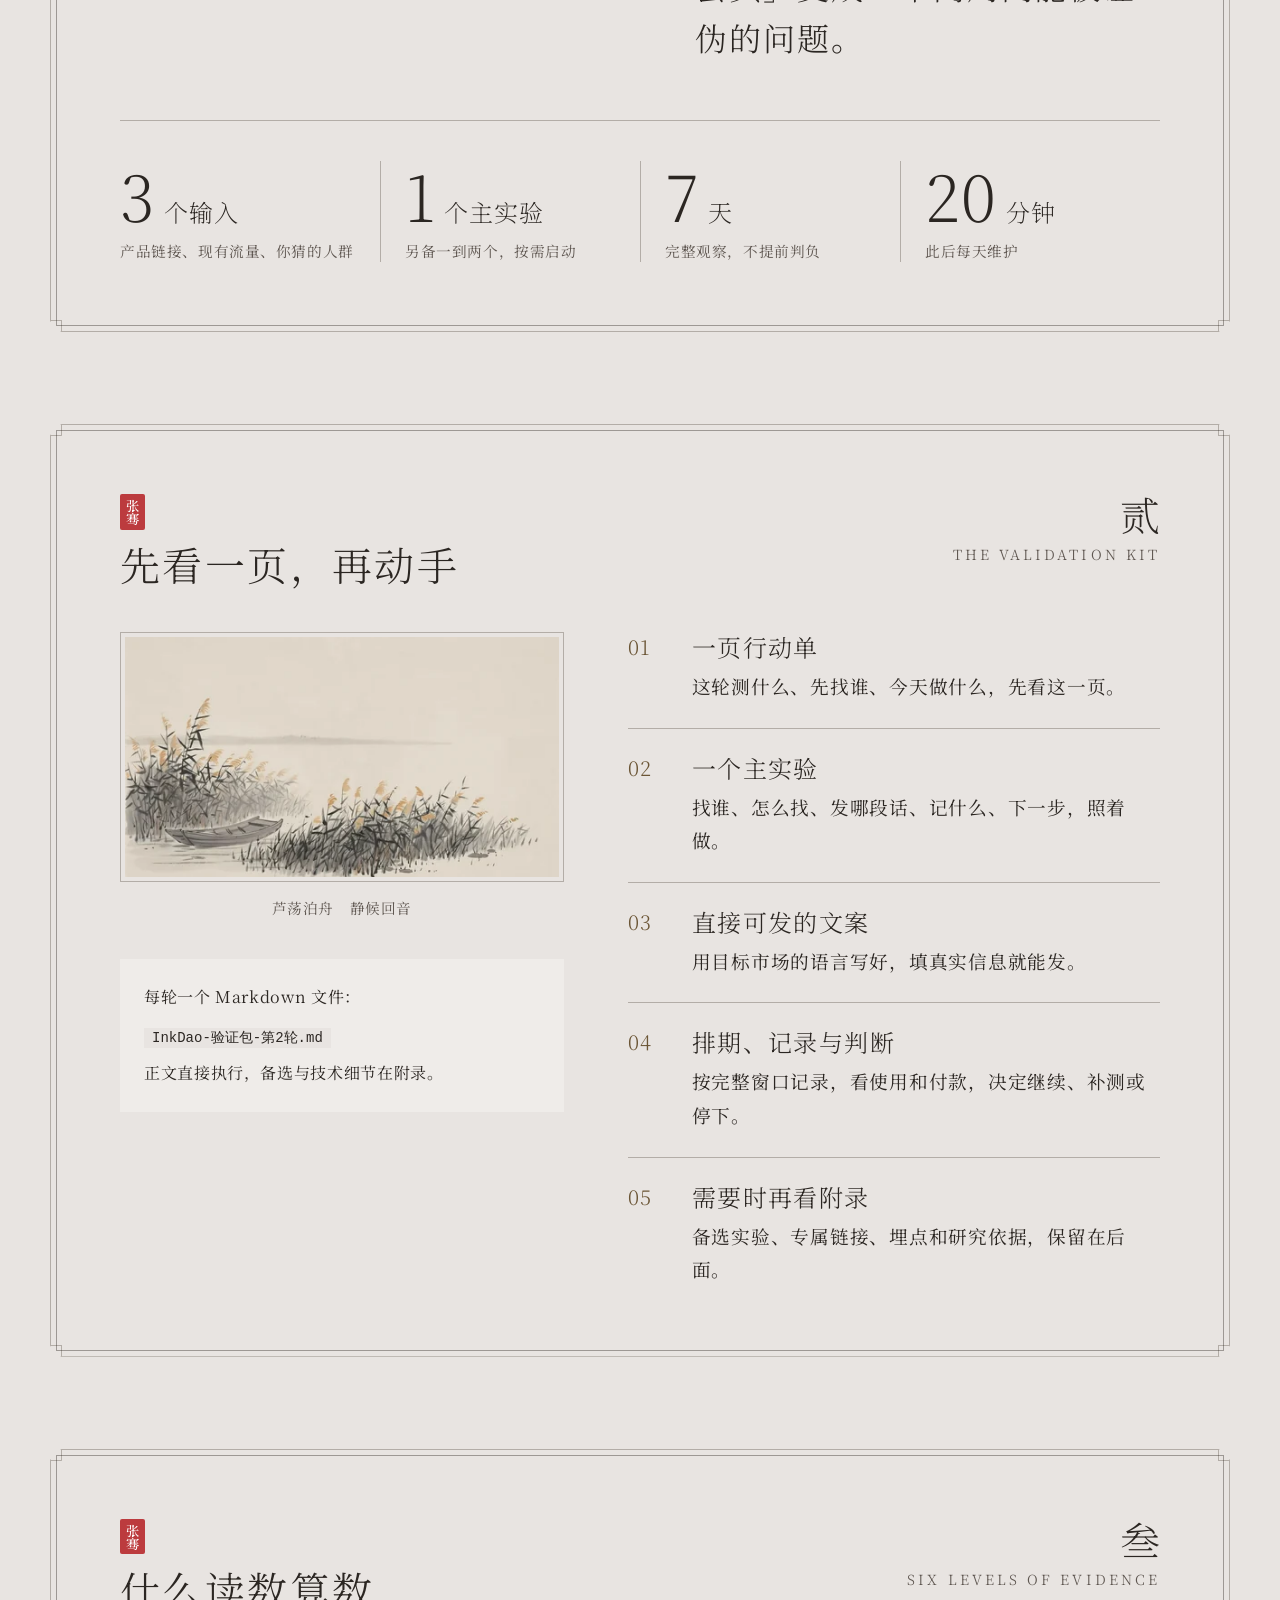
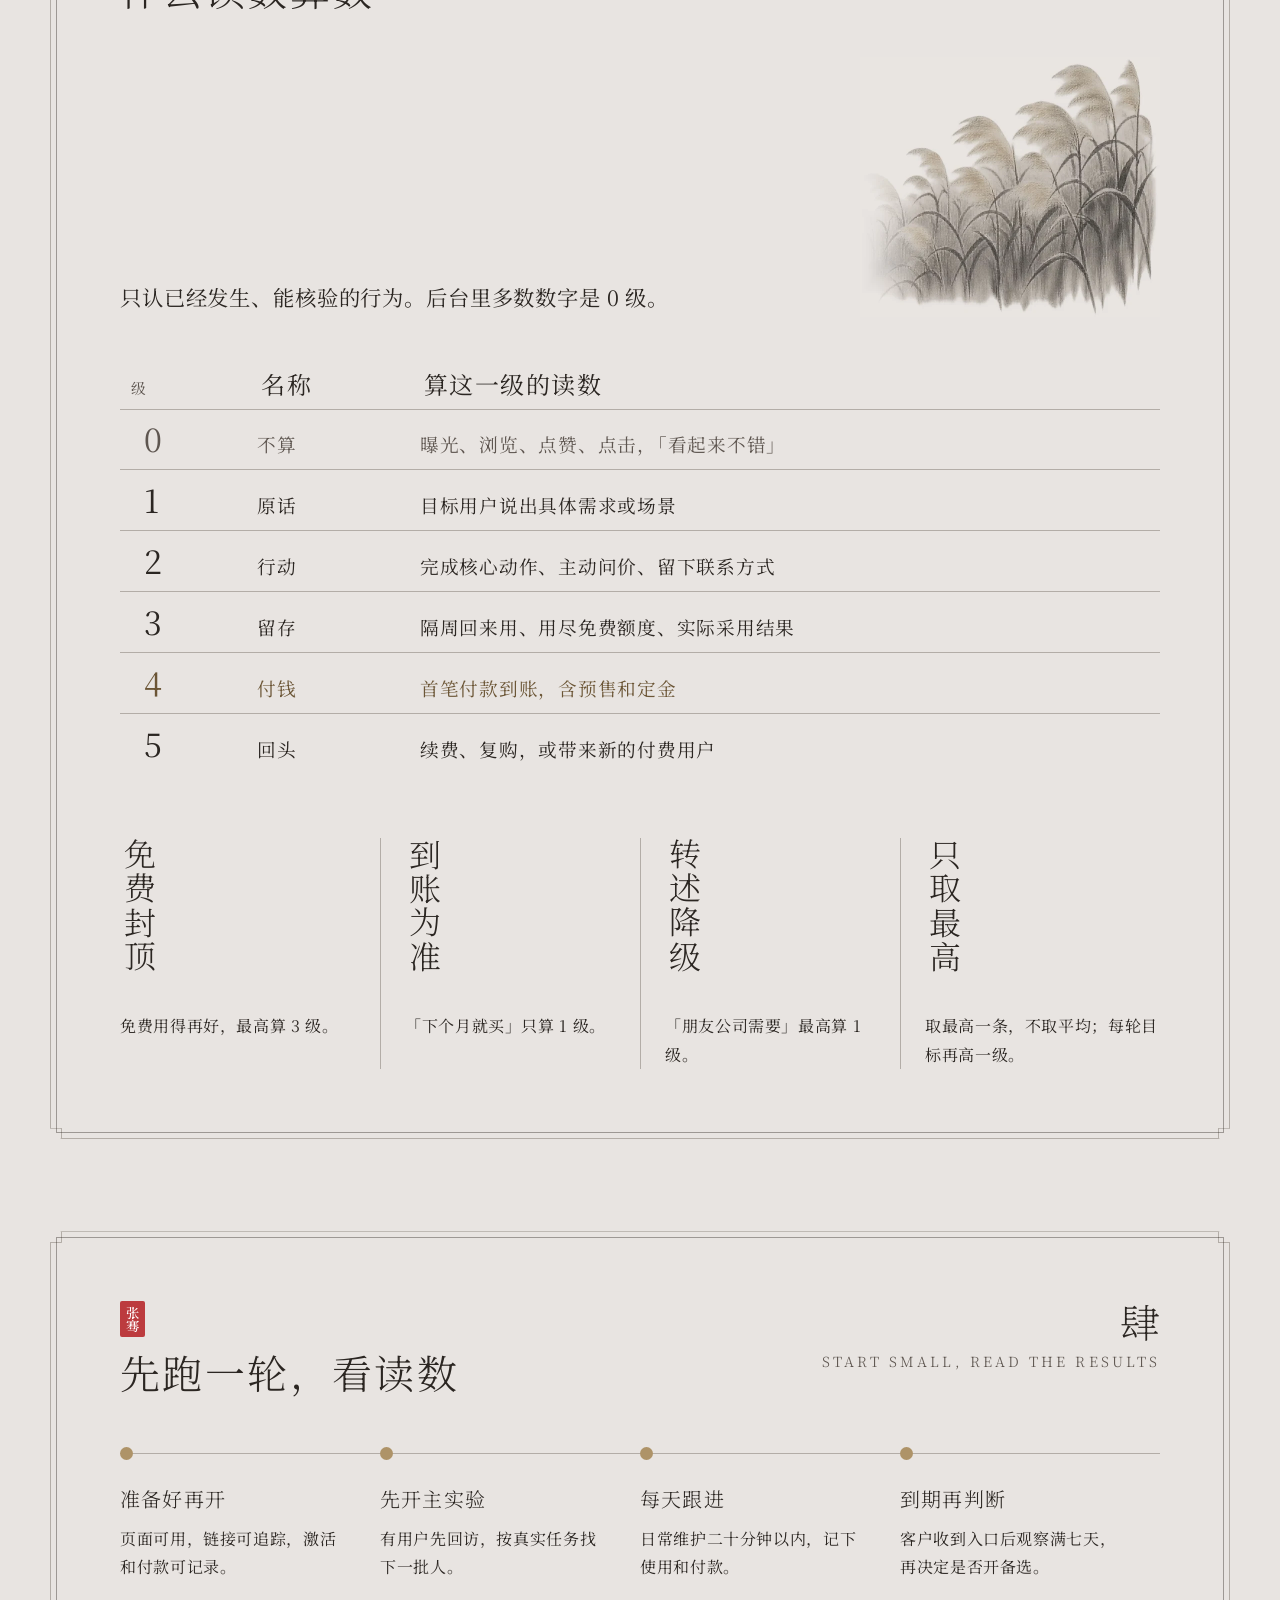
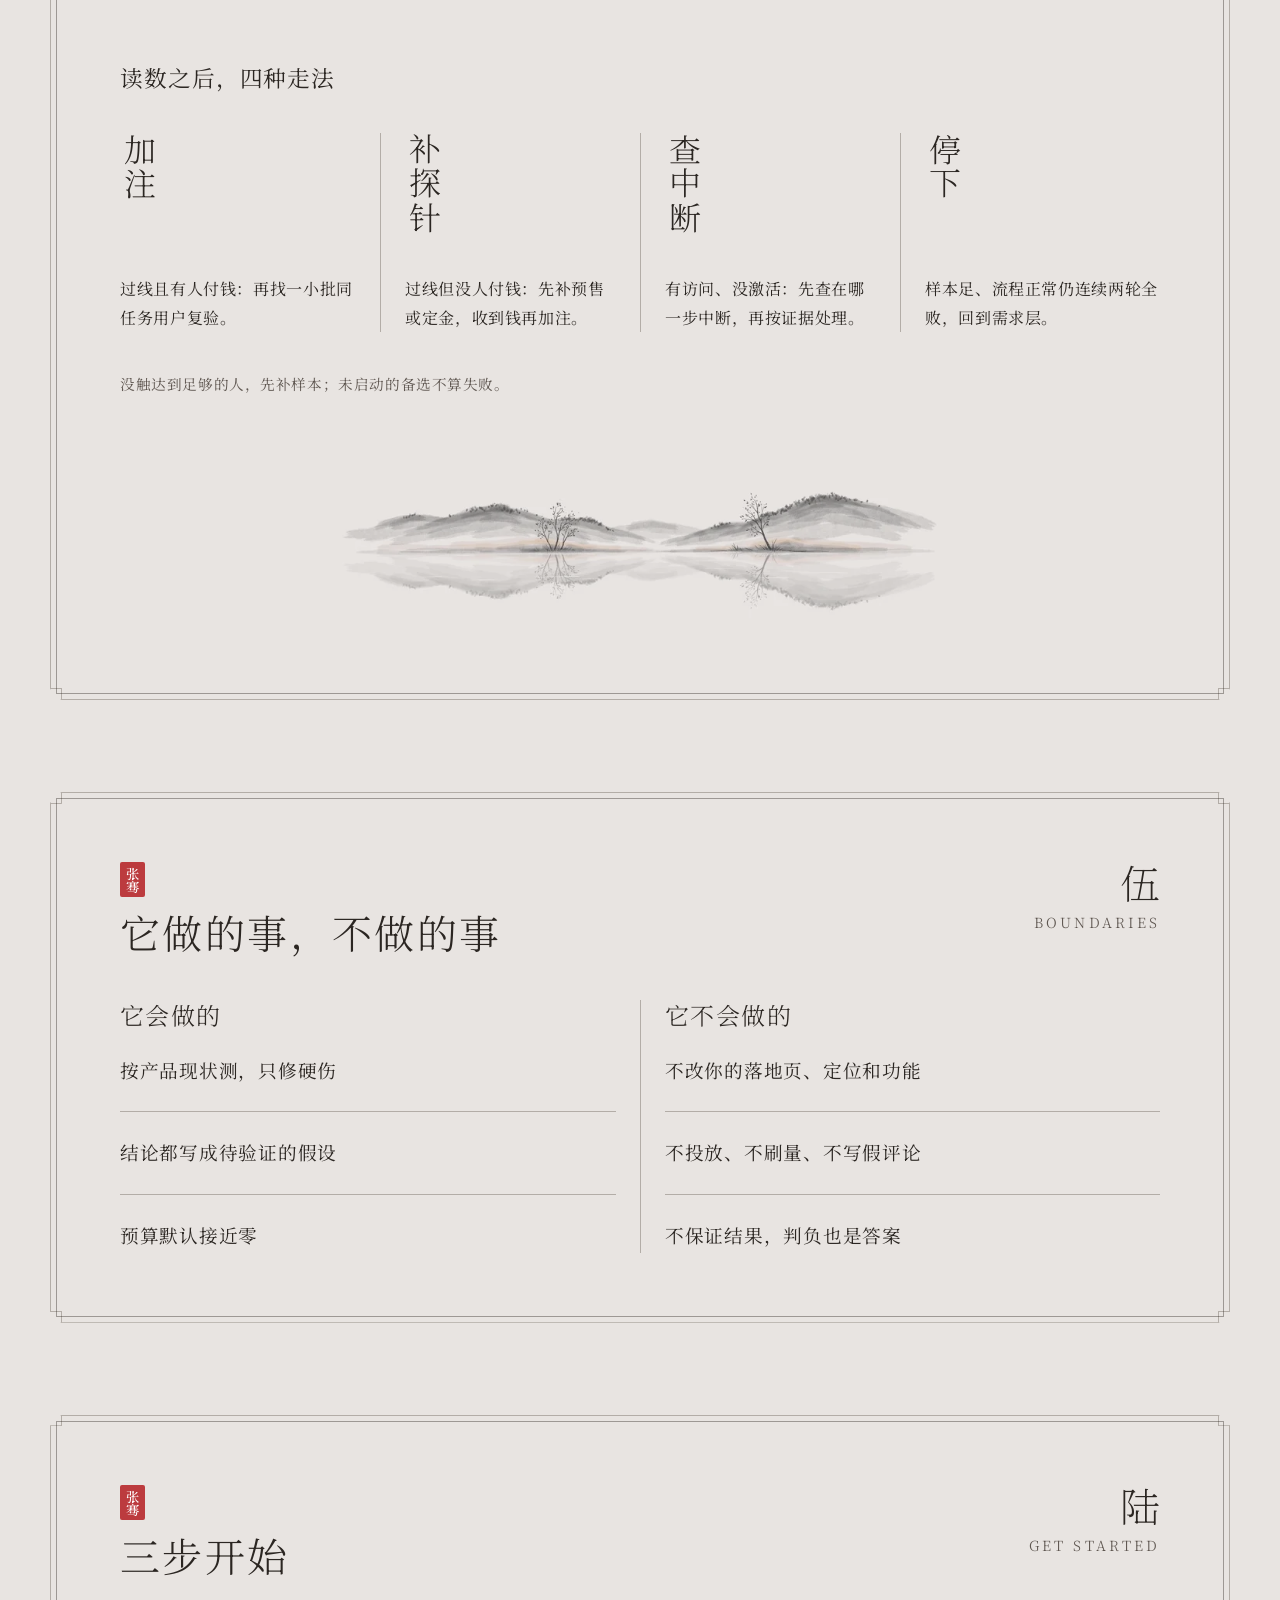
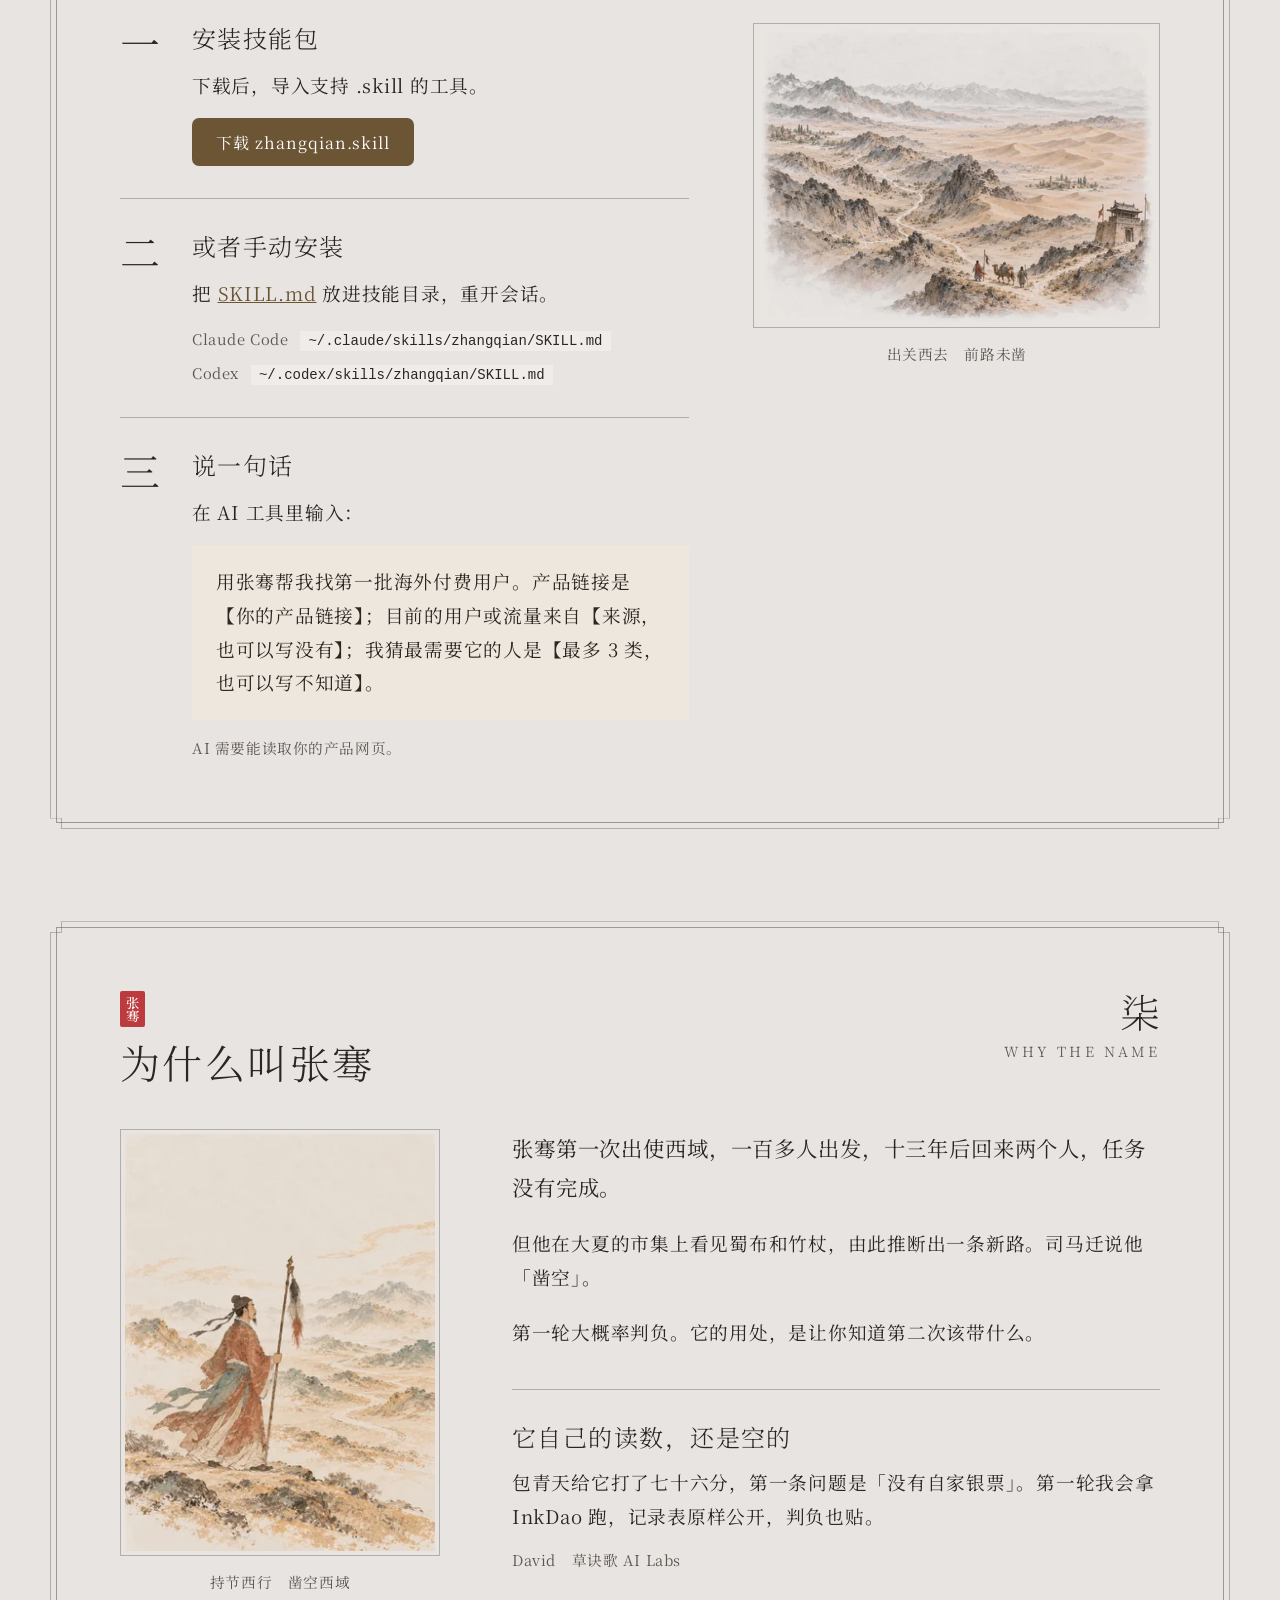
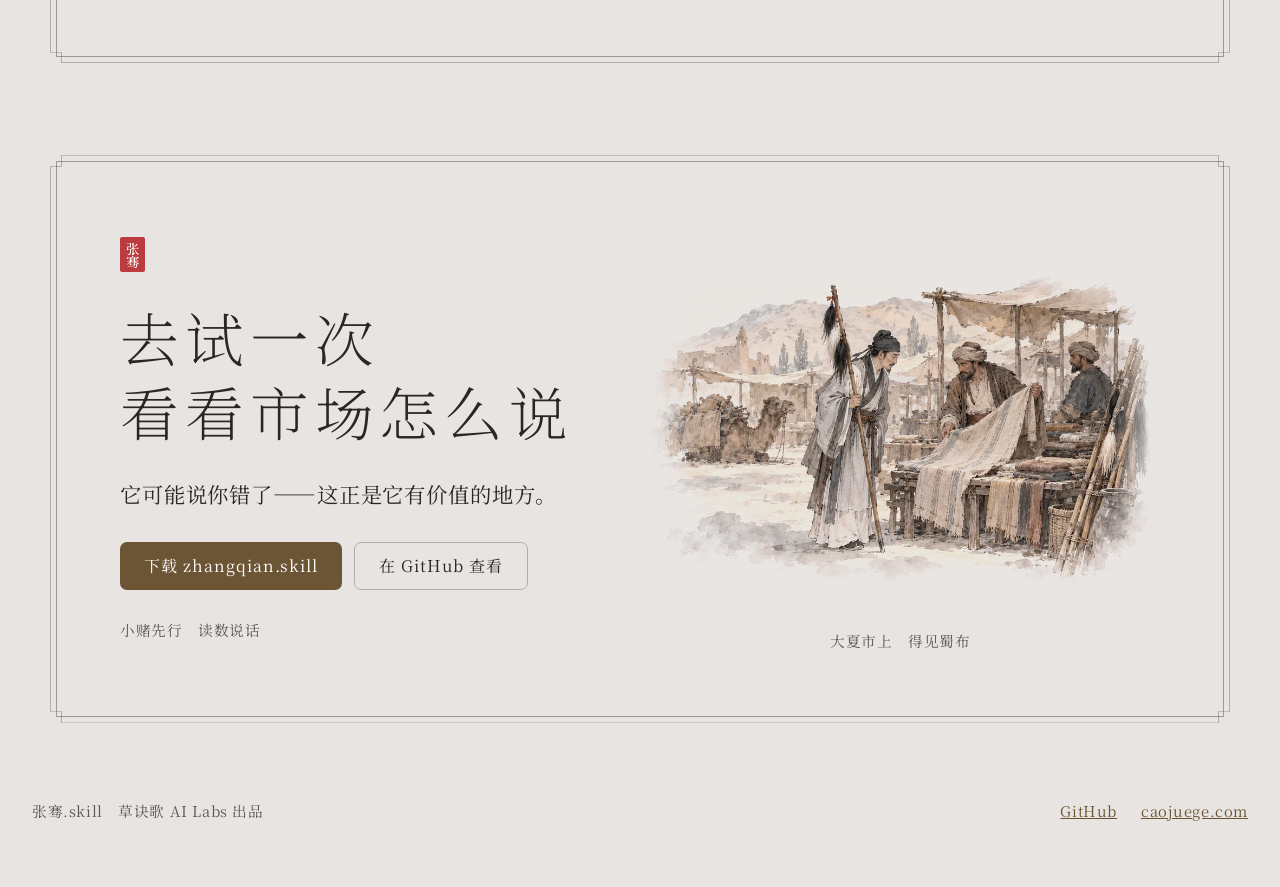
==== commit 7dc8f717: "fix: observe purchases from the final user receiving the offer" ====
--- a/site/index.html
+++ b/site/index.html
@@ -150,7 +150,7 @@
 <li class="track-step"><h3 class="heading-4">准备好再开</h3><p class="body-sm">页面可用，链接可追踪，激活和付款可记录。</p></li>
 <li class="track-step"><h3 class="heading-4">先开主实验</h3><p class="body-sm">有用户先回访，按真实任务找下一批人。</p></li>
 <li class="track-step"><h3 class="heading-4">每天跟进</h3><p class="body-sm">日常维护二十分钟以内，记下使用和付款。</p></li>
-<li class="track-step"><h3 class="heading-4">到期再判断</h3><p class="body-sm">观察满七天，按读数决定是否开备选。</p></li>
+<li class="track-step"><h3 class="heading-4">到期再判断</h3><p class="body-sm">客户收到入口后观察满七天，再决定是否开备选。</p></li>
 </ol>
 <div class="moves">
 <p class="subheading">读数之后，四种走法</p>
